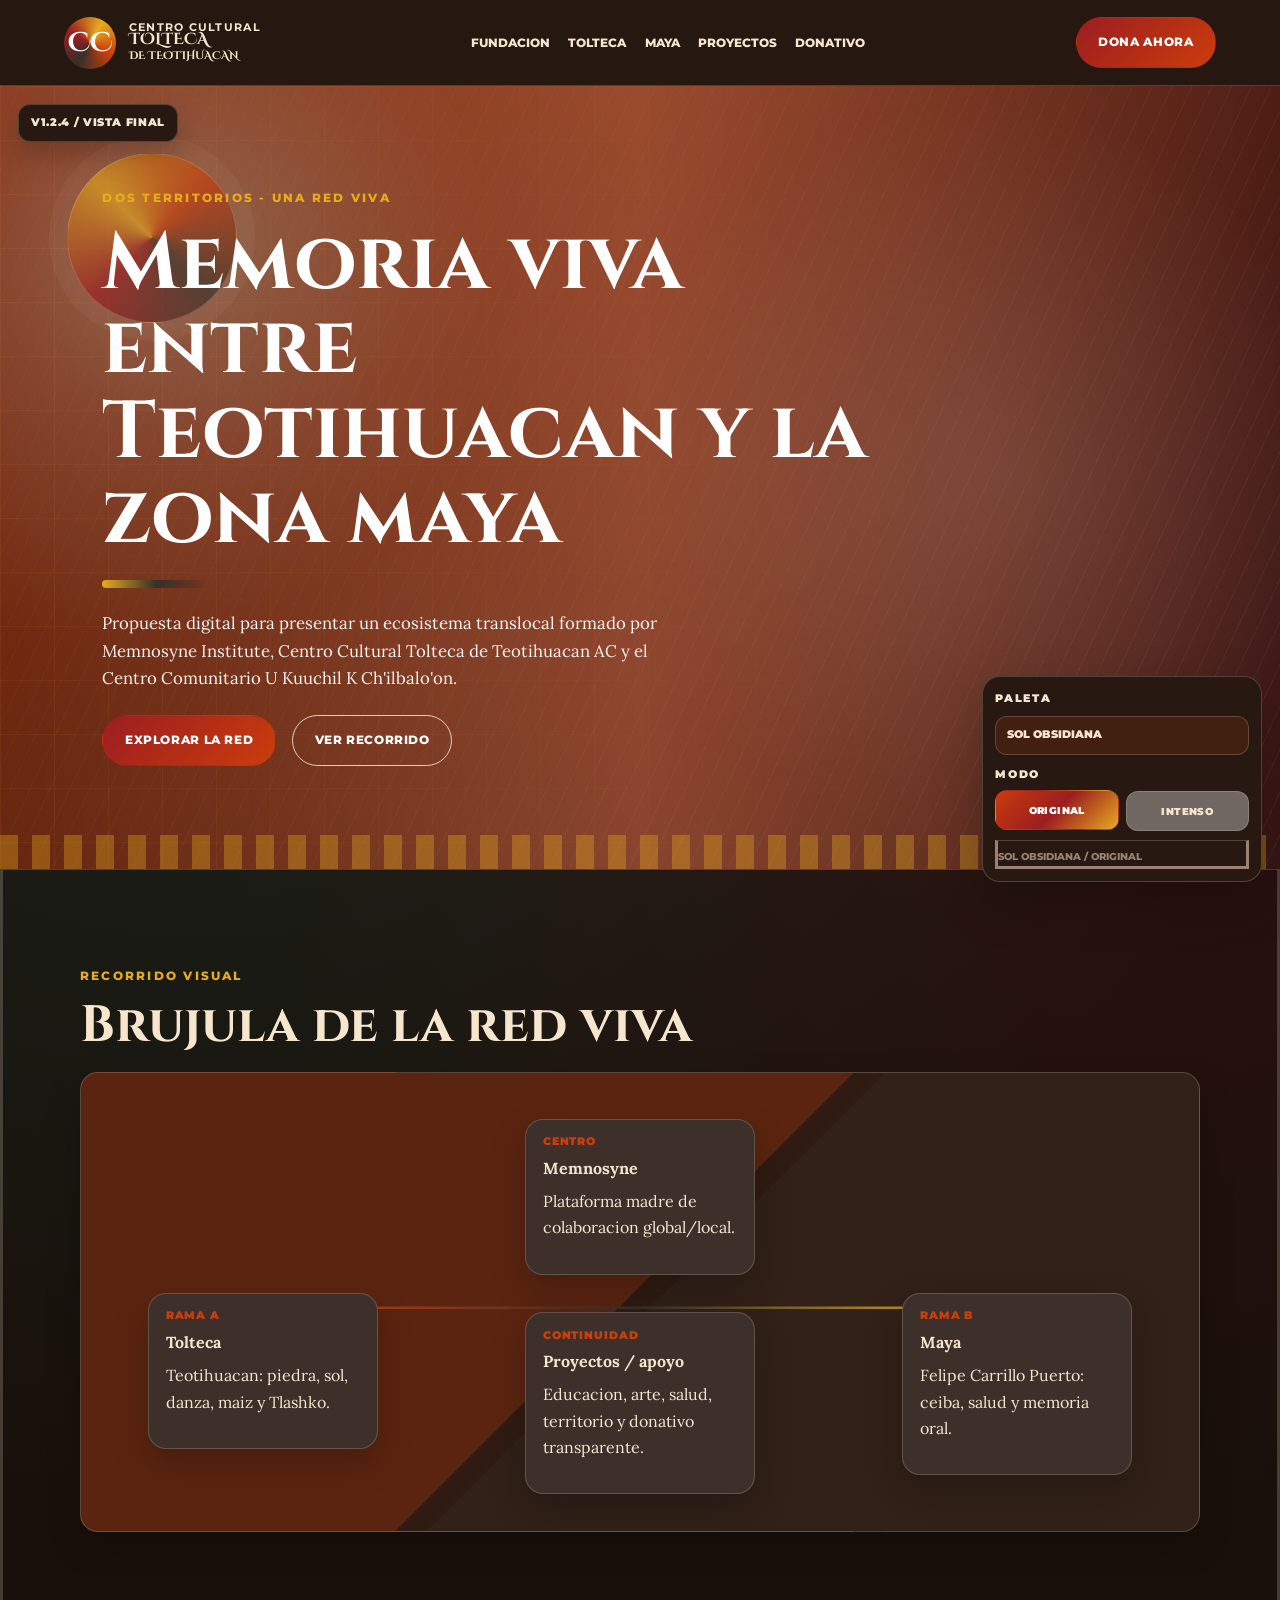
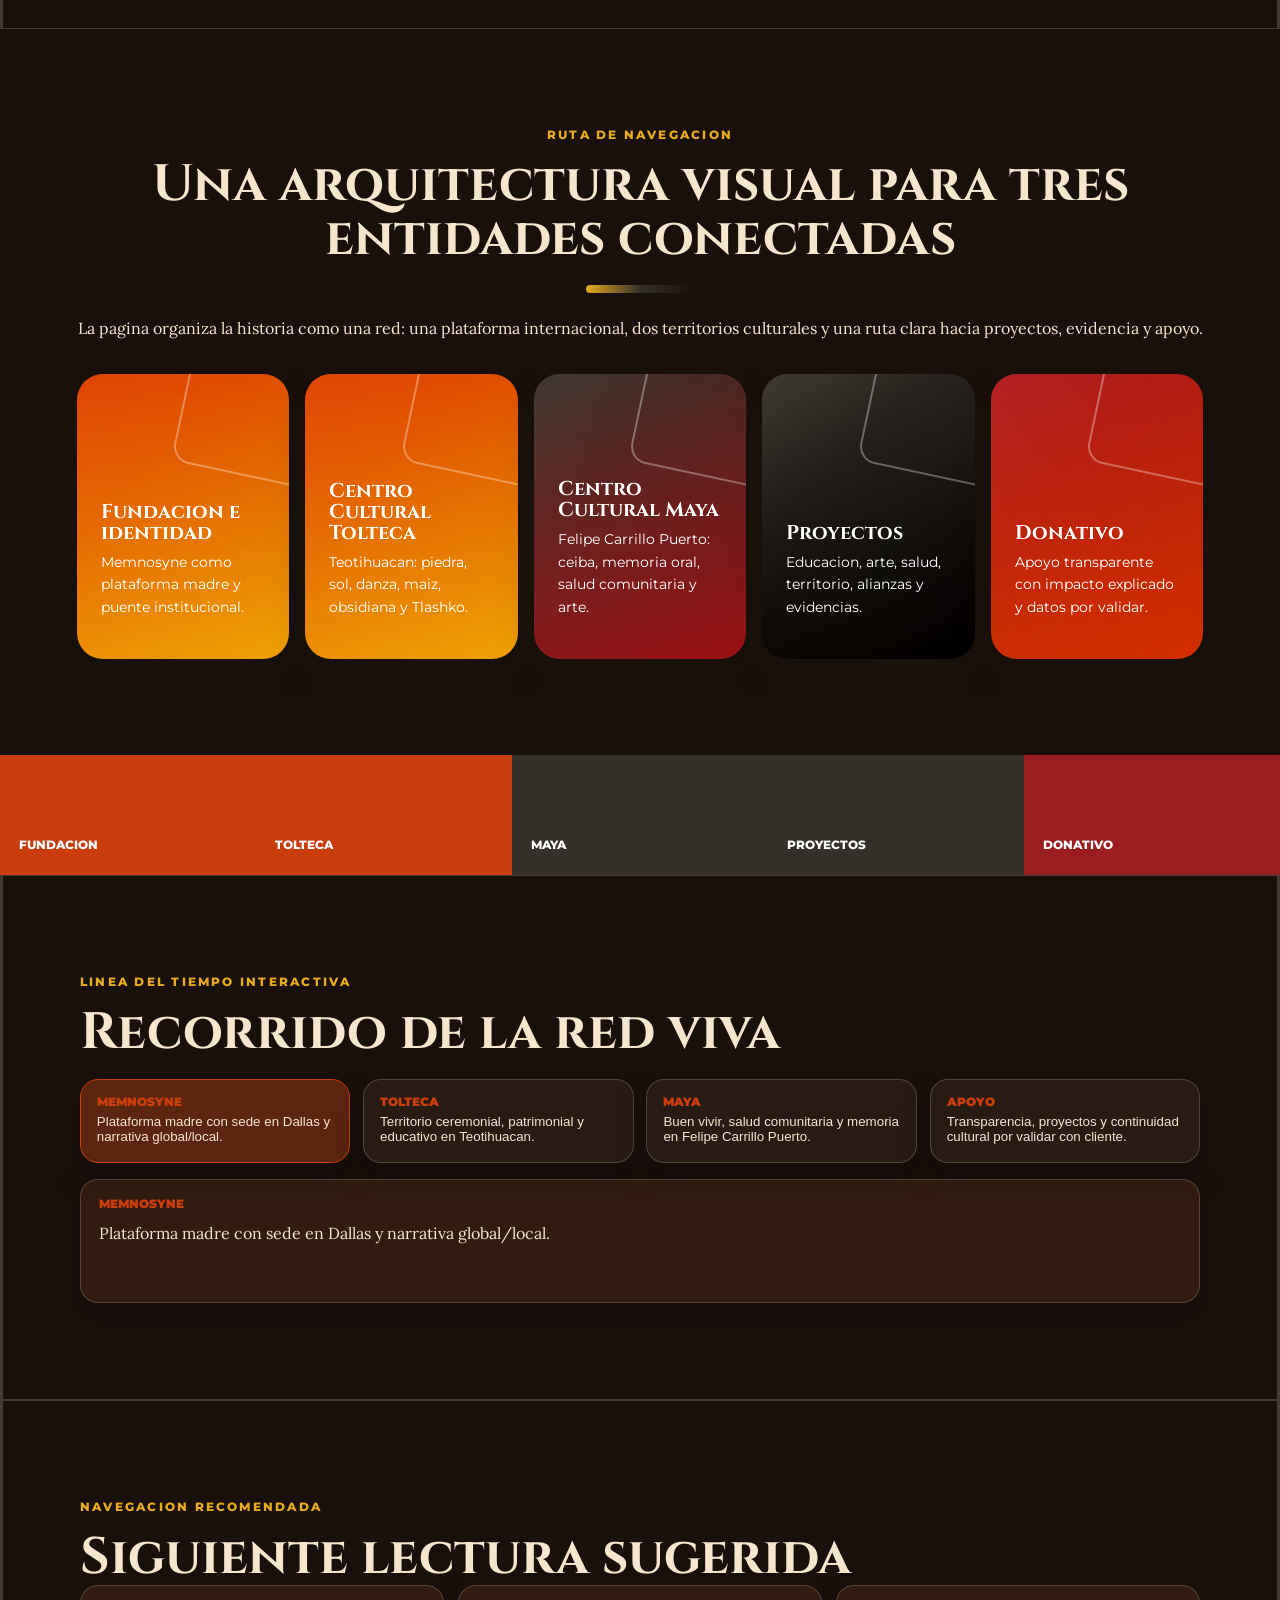
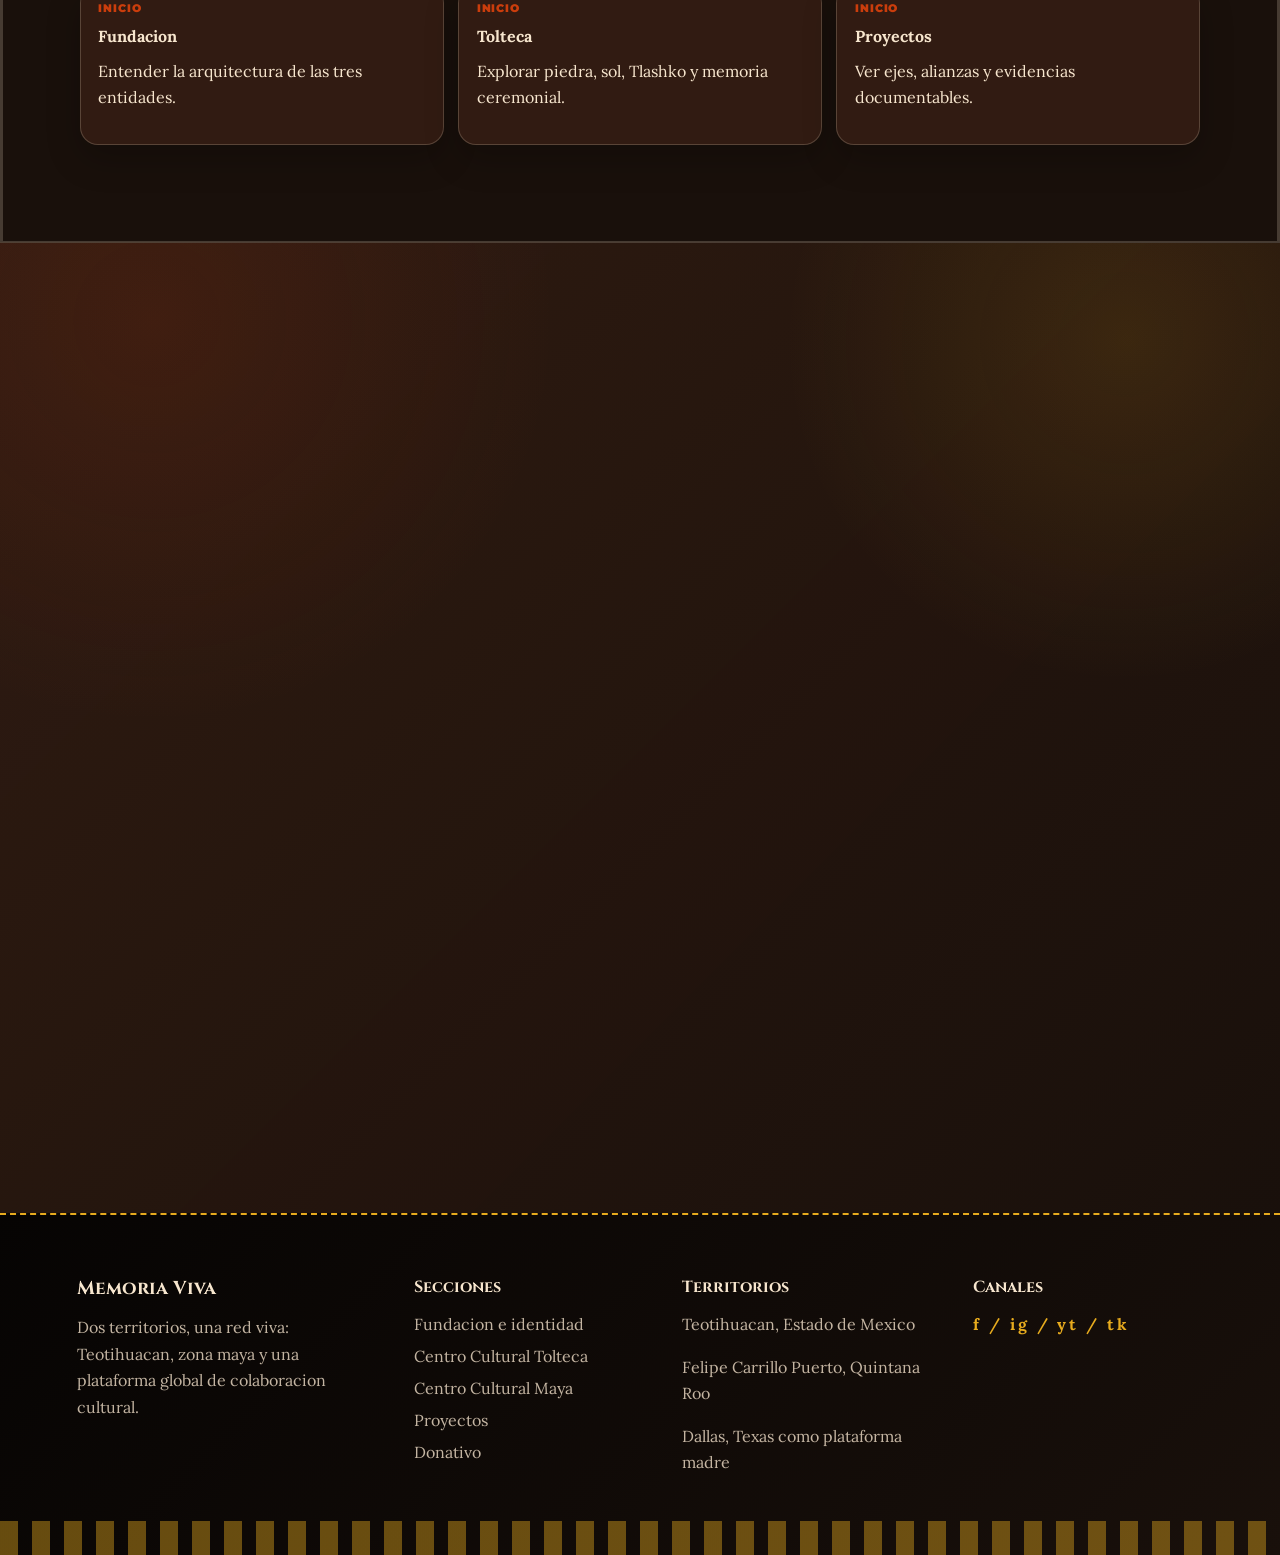
==== index.html @ fee5b06f "Add Memoria Viva static site v1.2.4" ====
﻿<!DOCTYPE html><html lang="es"><head><meta charset="UTF-8"><meta name="viewport" content="width=device-width, initial-scale=1.0"><title>Inicio | Memoria Viva</title><link rel="preconnect" href="https://fonts.googleapis.com">
<link rel="preconnect" href="https://fonts.gstatic.com" crossorigin>
<link href="https://fonts.googleapis.com/css2?family=Cinzel:wght@500;600;700&family=Cinzel+Decorative:wght@700&family=Cormorant+Garamond:wght@500;600;700&family=EB+Garamond:wght@500;600;700&family=Lora:wght@400;500;600;700&family=Montserrat:wght@300;500;600;700;800&family=Poppins:wght@400;500;600;700;800&display=swap" rel="stylesheet"><link rel="stylesheet" href="styles.css"><link rel="stylesheet" href="section-creativity.css"><link rel="stylesheet" href="wireframe.css"><link rel="stylesheet" href="content-lab.css"><link rel="stylesheet" href="animations.css"></head><body class=""><header class="navbar">
<a class="brand" href="index.html"><span class="brand-symbol">CC</span><span><small>Centro Cultural</small>Tolteca<br><em>de Teotihuacan</em></span></a>
<nav>
<a href="fundacion-identidad.html">Fundacion</a>
<a href="centro-tolteca.html">Tolteca</a>
<a href="centro-maya.html">Maya</a>
<a href="proyectos.html">Proyectos</a>
<a href="donativo.html">Donativo</a>
</nav>
<a class="btn btn-primary" href="donativo.html">Dona ahora</a>
</header><main><section class="hero" style='--img:url("https://images.unsplash.com/photo-1585466390900-0b3e52d82329?auto=format&fit=crop&w=1900&q=80")'><div class="hero-content"><p class="eyebrow">Dos territorios - una red viva</p><h1>Memoria viva en Teotihuacan y la zona maya</h1><div class="divider"></div><p>Landing inicial para presentar el ecosistema formado por Memnosyne Institute, el Centro Cultural Tolteca de Teotihuacan AC y el Centro Comunitario U Kuuchil K Ch'ilbalo'on.</p><div class="hero-actions"><a class="btn btn-primary" href="fundacion-identidad.html">Explorar secciones -></a><a class="btn btn-outline" href="#distribucion">Ver distribucion</a></div></div></section><section id="distribucion" class="section-pad"><div class="center"><p class="eyebrow">Distribucion recomendada</p><h2>5 secciones con colores mas vivos</h2><div class="divider"></div><p>La pagina se organiza en cinco subpaginas para que cada tema tenga su propia narrativa visual, color dominante y contenido resumido.</p></div><div class="route-grid"><a class="route-card" href="fundacion-identidad.html" style="--c1:#C85A1E;--c2:#1FBE9E"><div><h3>Fundacion e identidad</h3><p>Narrativa general, Memnosyne y sistema visual.</p></div></a><a class="route-card" href="centro-tolteca.html" style="--c1:#CA3D0C;--c2:#7A3428"><div><h3>Centro Cultural Tolteca</h3><p>Teotihuacan, ceremonia, Tlashko y patrimonio.</p></div></a><a class="route-card" href="centro-maya.html" style="--c1:#1FBE9E;--c2:#AE0253"><div><h3>Centro Cultural Maya</h3><p>Buen vivir, lengua, salud y memoria comunitaria.</p></div></a><a class="route-card" href="proyectos.html" style="--c1:#68712C;--c2:#243F60"><div><h3>Proyectos</h3><p>Educacion, arte, salud, ambiente y alianzas.</p></div></a><a class="route-card" href="donativo.html" style="--c1:#F01136;--c2:#F09D29"><div><h3>Donativo</h3><p>Apoyo, transparencia y llamados a la accion.</p></div></a></div></section><section class="color-strip"><div style="background:#C85A1E">Fundacion <code>#C85A1E</code></div><div style="background:#CA3D0C">Tolteca <code>#CA3D0C</code></div><div style="background:#1FBE9E">Maya <code>#1FBE9E</code></div><div style="background:#68712C">Proyectos <code>#68712C</code></div><div style="background:#F01136">Donativo <code>#F01136</code></div></section><section class="wireframe-lab section-pad"><div class="wf-layout-showcase"><article class="wf-feature"><div class="wf-copy"><span>Contexto</span><b>Resumen + apoyo visual</b><p>Contenido basado en el informe analitico.</p></div><div class="wf-image-slot">Imagen documental</div></article><article class="wf-facts"><div><b>Dato</b><span>Dato del informe</span></div><div><b>Dato</b><span>Dato del informe</span></div><div><b>Dato</b><span>Dato del informe</span></div><div><b>Dato</b><span>Dato del informe</span></div></article><article class="wf-quote"><span>Cita / frase guia</span><p>Texto de apoyo para revisar jerarquia, ritmo y lectura.</p></article><article class="wf-steps"><div><span>01</span><b>Bloque secuencial</b><p>Dato contextual extraido del informe.</p></div><div><span>02</span><b>Bloque secuencial</b><p>Dato contextual del informe.</p></div><div><span>03</span><b>Bloque secuencial</b><p>Evidencia documental por integrar.</p></div></article><article class="wf-media-grid"><div>Foto</div><div>Archivo</div><div>Testimonio</div><div>Territorio</div></article><article class="wf-sidebar-layout"><aside>Recorrido</aside><div><b>Contenido extendido</b><p>Desarrollo ampliado para explicar contexto, territorio, programa, publico beneficiado y evidencia visual sugerida.</p><p>Este bloque sirve para probar una version final con lectura continua, imagenes documentales y jerarquia editorial.</p></div></article></div></section></main><footer class="footer">
<div><h3>Centro Cultural Tolteca</h3><p>Identidad visual modular: dos territorios, una red viva y una mision comunitaria.</p></div>
<div><h4>Secciones</h4><a href="fundacion-identidad.html">Fundacion e identidad</a><a href="centro-tolteca.html">Centro Cultural Tolteca</a><a href="centro-maya.html">Centro Cultural Maya</a><a href="proyectos.html">Proyectos</a><a href="donativo.html">Donativo</a></div>
<div><h4>Territorios</h4><p>Teotihuacan, Estado de Mexico</p><p>Felipe Carrillo Puerto, Quintana Roo</p><p>Dallas, Texas como plataforma madre</p></div>
<div><h4>Siguenos</h4><p class="socials">f / ig / yt / tk</p></div>
</footer><script src="palette.js" defer></script><script src="wireframe.js" defer></script><script src="version.js" defer></script><script src="interactions.js" defer></script></body></html>
---- styles.css ----
:root{--crema:#F6EBD7;--hueso:#FFF8EA;--negro:#1F1B18;--cafe:#4A3427;--fundacion:#C85A1E;--fundacion2:#F1B42A;--tolteca:#CA3D0C;--tolteca2:#E7AB1E;--maya:#1FBE9E;--maya2:#AE0253;--proyectos:#68712C;--proyectos2:#243F60;--donativo:#F01136;--donativo2:#F09D29;--dorado:#D6A646;--blanco:#fff;--piedra:#77716A;--nav-bg:rgba(255,248,234,.95);--line:rgba(74,52,39,.15);--shadow:rgba(31,27,24,.12);--hero-dark:rgba(31,27,24,.92);--hero-mid:rgba(74,52,39,.50);--hero-soft:rgba(31,27,24,.16)}*{box-sizing:border-box}html{scroll-behavior:smooth}body{margin:0;background:radial-gradient(circle at 16% 8%,rgba(31,190,158,.12),transparent 25%),radial-gradient(circle at 88% 12%,rgba(240,17,54,.10),transparent 22%),var(--crema);color:var(--cafe);font-family:"Lora","Libre Baskerville",Georgia,serif;line-height:1.65}a{text-decoration:none;color:inherit}h1,h2,h3,h4{margin:0;font-family:"Cinzel","Cormorant Garamond","EB Garamond",serif;line-height:1.05}h1{font-size:clamp(2.7rem,6.3vw,6.5rem);color:var(--blanco)}h2{font-size:clamp(2rem,4vw,4.4rem)}p{margin:0 0 1rem}.section-pad{padding:6rem 6vw}.center{text-align:center}.navbar{min-height:86px;position:sticky;top:0;z-index:99;display:flex;align-items:center;justify-content:space-between;gap:2rem;padding:1rem 5vw;background:var(--nav-bg);border-bottom:1px solid var(--line);backdrop-filter:blur(14px)}.brand{display:flex;align-items:center;gap:.8rem;min-width:max-content;font-family:"Cinzel Decorative","Cinzel",serif;text-transform:uppercase;color:var(--cafe);font-weight:700;line-height:.94}.brand-symbol{width:52px;height:52px;display:grid;place-items:center;border-radius:50%;background:conic-gradient(from 120deg,var(--fundacion),var(--maya),var(--donativo),var(--fundacion2),var(--fundacion));color:var(--blanco);font-size:1.7rem}.brand small{display:block;font-family:"Montserrat","Poppins",sans-serif;font-size:.66rem;letter-spacing:.12em}.brand em{font-size:.68rem;font-style:normal}.navbar nav{display:flex;gap:1.15rem;align-items:center;font-family:"Montserrat","Poppins",sans-serif;font-size:.75rem;text-transform:uppercase;font-weight:800}.navbar nav a{position:relative}.navbar nav a:after{content:"";position:absolute;left:0;bottom:-10px;width:0;height:2px;background:var(--fundacion);transition:.22s}.navbar nav a:hover:after{width:100%}.btn{display:inline-flex;align-items:center;justify-content:center;gap:.5rem;min-height:46px;padding:.9rem 1.35rem;border-radius:999px;border:1px solid transparent;font-family:"Montserrat","Poppins",sans-serif;font-size:.78rem;font-weight:800;text-transform:uppercase;letter-spacing:.05em;transition:.22s}.btn:hover{transform:translateY(-2px)}.btn-primary{background:linear-gradient(135deg,var(--donativo),var(--tolteca));color:var(--blanco)}.btn-secondary{background:linear-gradient(135deg,var(--maya),var(--proyectos));color:var(--blanco)}.btn-outline{border-color:rgba(255,255,255,.75);color:var(--blanco)}.btn-outline:hover{background:rgba(255,255,255,.14)}.eyebrow{color:var(--dorado);font-family:"Montserrat","Poppins",sans-serif;font-size:.78rem;font-weight:800;letter-spacing:.18em;text-transform:uppercase;margin-bottom:.8rem}.divider{width:108px;height:8px;margin:1.2rem 0 1.4rem;border-radius:40px;background:linear-gradient(90deg,var(--fundacion2),var(--maya),transparent)}.center .divider{margin-left:auto;margin-right:auto}.hero,.section-hero{min-height:680px;position:relative;display:flex;align-items:center;padding:8vw;overflow:hidden;background:linear-gradient(90deg,var(--hero-dark),var(--hero-mid),var(--hero-soft)),var(--img) center/cover}.section-hero{min-height:530px;background:linear-gradient(90deg,var(--hero-overlay,var(--overlay)),rgba(31,27,24,.38)),var(--img) center/cover}.hero:before,.section-hero:before{content:"";position:absolute;inset:0;background:radial-gradient(circle at 17% 18%,rgba(31,190,158,.28),transparent 18%),radial-gradient(circle at 84% 25%,rgba(241,180,42,.24),transparent 20%),radial-gradient(circle at 55% 82%,rgba(240,17,54,.20),transparent 18%),linear-gradient(rgba(214,166,70,.12) 1px,transparent 1px),linear-gradient(90deg,rgba(214,166,70,.12) 1px,transparent 1px);background-size:100% 100%,100% 100%,100% 100%,54px 54px,54px 54px;mask-image:linear-gradient(90deg,#000,transparent 76%)}.hero:after,.section-hero:after,.footer:before{content:"";position:absolute;left:0;right:0;bottom:0;height:34px;background:repeating-linear-gradient(90deg,var(--dorado) 0 18px,transparent 18px 32px);opacity:.35}.hero-content{position:relative;z-index:2;max-width:790px}.hero-content p:not(.eyebrow){max-width:600px;color:rgba(255,255,255,.94);font-size:1.05rem}.hero-actions{display:flex;gap:1rem;flex-wrap:wrap;margin-top:1.35rem}.grid-2{display:grid;grid-template-columns:1fr 1fr;gap:4.5rem;align-items:center}.cards-grid{display:grid;grid-template-columns:repeat(3,1fr);gap:1.2rem}.card{background:var(--hueso);border:1px solid var(--line);border-radius:20px;padding:1.6rem;min-height:230px;box-shadow:0 16px 36px var(--shadow)}.card strong{font-family:"Montserrat","Poppins",sans-serif;text-transform:uppercase;color:var(--accent);font-size:.78rem;letter-spacing:.08em}.card .icon{width:56px;height:56px;border-radius:18px;display:grid;place-items:center;color:var(--blanco);background:linear-gradient(135deg,var(--accent),var(--accent2));font-size:1.4rem;margin-bottom:1rem}.visual{min-height:430px;border-radius:26px;position:relative;overflow:hidden;background:var(--vimg) center/cover;box-shadow:0 28px 70px rgba(31,27,24,.18)}.visual:after{content:"";position:absolute;inset:0;background:linear-gradient(0deg,rgba(31,27,24,.55),transparent 55%)}.visual span{position:absolute;z-index:2;left:1.4rem;bottom:1.4rem;background:rgba(255,248,234,.92);color:var(--cafe);border-radius:999px;padding:.7rem 1rem;font-family:"Montserrat","Poppins",sans-serif;font-size:.78rem;text-transform:uppercase;font-weight:800}.route-grid{display:grid;grid-template-columns:repeat(5,1fr);gap:1rem;margin-top:2rem}.route-card{min-height:285px;border-radius:26px;overflow:hidden;color:var(--blanco);display:flex;align-items:end;padding:1.5rem;position:relative;background:linear-gradient(160deg,var(--c1),var(--c2));box-shadow:0 18px 42px rgba(31,27,24,.14)}.route-card:before{content:"";position:absolute;right:-50px;top:-50px;width:150px;height:150px;border-radius:50%;border:2px solid rgba(255,255,255,.25)}.route-card>div{position:relative;z-index:2}.route-card h3{font-size:1.25rem;margin-bottom:.5rem}.route-card p{font-family:"Montserrat","Poppins",sans-serif;font-size:.86rem}.color-strip{display:grid;grid-template-columns:repeat(5,1fr);min-height:120px}.color-strip div{padding:1.2rem;color:white;display:flex;flex-direction:column;justify-content:end;font-family:"Montserrat","Poppins",sans-serif;font-weight:800;text-transform:uppercase;font-size:.76rem}.color-strip code{display:block;color:rgba(255,255,255,.86);font-weight:600;text-transform:none}.timeline{display:flex;gap:1rem;overflow:auto;padding:1rem 0}.time-item{min-width:190px;background:var(--hueso);padding:1.2rem;border-radius:18px;border-top:5px solid var(--accent);box-shadow:0 12px 28px var(--shadow)}.time-item strong{display:block;font-family:"Cinzel",serif;color:var(--accent);font-size:1.25rem}.time-item span{font-family:"Montserrat","Poppins",sans-serif;font-size:.86rem}.palette-grid{display:grid;grid-template-columns:repeat(5,1fr);gap:1rem;margin-top:2rem}.swatch{background:var(--blanco);border-radius:18px;overflow:hidden;border:1px solid var(--line)}.swatch .color{height:90px}.swatch div:last-child{padding:1rem}.swatch strong{display:block;font-family:"Montserrat","Poppins",sans-serif}.swatch code{color:var(--piedra);font-family:"Montserrat","Poppins",sans-serif;font-size:.84rem}.type-grid{display:grid;grid-template-columns:1fr 1fr 1fr;gap:1.2rem;margin-top:2rem}.type-card{background:var(--hueso);border:1px solid var(--line);border-radius:20px;padding:1.5rem}.type-title{font-family:"Cinzel","Cormorant Garamond",serif;font-size:1.8rem}.type-sub{font-family:"Montserrat","Poppins",sans-serif;font-weight:800;font-size:1.2rem}.type-body{font-family:"Lora","Libre Baskerville",serif;font-weight:600}.footer{position:relative;display:grid;grid-template-columns:1.3fr 1fr 1.1fr 1fr;gap:2.4rem;padding:4rem 6vw;background:var(--negro);color:rgba(255,255,255,.75)}.footer h3,.footer h4{color:var(--blanco);margin-bottom:1rem}.footer a{display:block;margin:.35rem 0;color:rgba(255,255,255,.75)}.socials{color:var(--dorado);letter-spacing:.18em;font-weight:800}.fundacion-theme{--accent:var(--fundacion);--accent2:var(--fundacion2)}.tolteca-theme{--accent:var(--tolteca);--accent2:var(--tolteca2)}.maya-theme{--accent:var(--maya);--accent2:var(--maya2)}.proyectos-theme{--accent:var(--proyectos);--accent2:var(--proyectos2)}.donativo-theme{--accent:var(--donativo);--accent2:var(--donativo2)}body[data-palette="terra"]{--crema:#BBB62F;--hueso:#F8EEC4;--negro:#050503;--cafe:#241D09;--fundacion:#AE0253;--fundacion2:#BBB62F;--tolteca:#CA3D0C;--tolteca2:#E7AB1E;--maya:#6B8C2A;--maya2:#AE0253;--proyectos:#4E5B1B;--proyectos2:#0D160B;--donativo:#AE0253;--donativo2:#E7AB1E;--dorado:#F3CE54;--piedra:#5B4B24;--nav-bg:rgba(248,238,196,.94);--line:rgba(36,29,9,.22);--shadow:rgba(5,5,3,.18);--hero-dark:rgba(12,16,2,.94);--hero-mid:rgba(187,182,47,.50);--hero-soft:rgba(174,2,83,.18);--hero-overlay:rgba(26,32,4,.86)}body[data-palette="selva"]{--crema:#D9F2C5;--hueso:#F5FFE9;--negro:#113127;--cafe:#17382F;--fundacion:#F77F00;--fundacion2:#FFD166;--tolteca:#E85D04;--tolteca2:#FDC500;--maya:#00A878;--maya2:#C1126B;--proyectos:#2D6A4F;--proyectos2:#1D3557;--donativo:#EF476F;--donativo2:#F77F00;--dorado:#F6BD60;--piedra:#52796F;--nav-bg:rgba(245,255,233,.94);--line:rgba(23,56,47,.18);--shadow:rgba(17,49,39,.14);--hero-dark:rgba(8,42,31,.92);--hero-mid:rgba(0,168,120,.45);--hero-soft:rgba(247,127,0,.18);--hero-overlay:rgba(0,96,74,.82)}body[data-palette="obsidiana"]{--crema:#10100D;--hueso:#1D1D18;--negro:#050505;--cafe:#F4E9D8;--fundacion:#E76F51;--fundacion2:#E9C46A;--tolteca:#F4A261;--tolteca2:#FFD166;--maya:#2A9D8F;--maya2:#F72585;--proyectos:#264653;--proyectos2:#2A9D8F;--donativo:#F72585;--donativo2:#E76F51;--dorado:#E9C46A;--blanco:#FFF8EA;--piedra:#B9B09F;--nav-bg:rgba(16,16,13,.92);--line:rgba(255,248,234,.18);--shadow:rgba(0,0,0,.34);--hero-dark:rgba(5,5,5,.96);--hero-mid:rgba(38,70,83,.58);--hero-soft:rgba(247,37,133,.16);--hero-overlay:rgba(5,5,5,.88)}body[data-palette="fiesta"]{--crema:#FFE8D1;--hueso:#FFF9EC;--negro:#1D1028;--cafe:#34113F;--fundacion:#FF0054;--fundacion2:#FEE440;--tolteca:#FB5607;--tolteca2:#FFBE0B;--maya:#00BBF9;--maya2:#9B5DE5;--proyectos:#00A896;--proyectos2:#023047;--donativo:#FF006E;--donativo2:#FB5607;--dorado:#FFBE0B;--piedra:#6D597A;--nav-bg:rgba(255,249,236,.94);--line:rgba(52,17,63,.18);--shadow:rgba(52,17,63,.14);--hero-dark:rgba(29,16,40,.92);--hero-mid:rgba(255,0,84,.40);--hero-soft:rgba(0,187,249,.18);--hero-overlay:rgba(100,20,92,.82)}body[data-palette] .route-card{filter:saturate(1.12) contrast(1.04)}body[data-palette] .swatch{box-shadow:0 18px 38px var(--shadow)}.palette-switcher{position:fixed;right:18px;bottom:18px;z-index:120;width:min(260px,calc(100vw - 28px));padding:12px;border:1px solid var(--line);border-radius:18px;background:var(--hueso);background:color-mix(in srgb,var(--hueso) 88%,transparent);box-shadow:0 20px 50px var(--shadow);backdrop-filter:blur(18px)}.palette-switcher p{margin:0 0 8px;font-family:"Montserrat","Poppins",sans-serif;font-size:.72rem;font-weight:800;letter-spacing:.18em;text-transform:uppercase;color:var(--cafe)}.palette-switcher>div{display:grid;gap:7px}.palette-option{width:100%;display:flex;align-items:center;justify-content:space-between;gap:10px;padding:8px 10px;border:1px solid transparent;border-radius:12px;background:rgba(255,255,255,.34);color:var(--cafe);font-family:"Montserrat","Poppins",sans-serif;cursor:pointer;transition:.2s}.palette-option:hover,.palette-option.is-active{border-color:var(--dorado);background:rgba(255,255,255,.64);transform:translateY(-1px)}.palette-option strong{font-size:.72rem;text-transform:uppercase;letter-spacing:.06em}.palette-dots{display:flex;align-items:center;gap:4px}.palette-dots span{width:14px;height:14px;border-radius:50%;border:1px solid rgba(31,27,24,.18)}@media(max-width:1040px){.navbar{align-items:flex-start;flex-wrap:wrap}.navbar nav{width:100%;overflow:auto;padding-bottom:.4rem}.grid-2,.cards-grid,.route-grid,.type-grid,.footer{grid-template-columns:1fr}.palette-grid{grid-template-columns:repeat(2,1fr)}.color-strip{grid-template-columns:1fr}}@media(max-width:560px){.section-pad{padding:4rem 5vw}.hero,.section-hero{padding:5rem 5vw}h1{font-size:2.55rem}.palette-grid{grid-template-columns:1fr}.palette-switcher{left:10px;right:10px;bottom:10px;width:auto}.palette-switcher>div{grid-template-columns:1fr 1fr}.palette-option{padding:7px}.palette-option strong{font-size:.64rem}.palette-dots span{width:11px;height:11px}}

body[data-palette] .route-card:nth-child(1){--c1:var(--fundacion)!important;--c2:var(--fundacion2)!important}body[data-palette] .route-card:nth-child(2){--c1:var(--tolteca)!important;--c2:var(--tolteca2)!important}body[data-palette] .route-card:nth-child(3){--c1:var(--maya)!important;--c2:var(--maya2)!important}body[data-palette] .route-card:nth-child(4){--c1:var(--proyectos)!important;--c2:var(--proyectos2)!important}body[data-palette] .route-card:nth-child(5){--c1:var(--donativo)!important;--c2:var(--donativo2)!important}body[data-palette] .color-strip div:nth-child(1){background:var(--fundacion)!important}body[data-palette] .color-strip div:nth-child(2){background:var(--tolteca)!important}body[data-palette] .color-strip div:nth-child(3){background:var(--maya)!important}body[data-palette] .color-strip div:nth-child(4){background:var(--proyectos)!important}body[data-palette] .color-strip div:nth-child(5){background:var(--donativo)!important}
---- section-creativity.css ----
.hero,.section-hero,.card,.route-card{isolation:isolate}.hero .hero-content:before,.section-hero .hero-content:before{content:"";position:absolute;z-index:-1;left:-2.2rem;top:-2.2rem;width:168px;height:168px;border:1px solid rgba(255,255,255,.28);border-radius:50%;opacity:.62;pointer-events:none}.card{position:relative;overflow:hidden}.card>*{position:relative;z-index:1}.card:after{content:"";position:absolute;inset:auto -36px -48px auto;width:140px;height:140px;border-radius:50%;background:radial-gradient(circle,var(--accent2),transparent 66%);opacity:.16;pointer-events:none}.card:hover .icon{transform:rotate(-4deg) scale(1.04)}.card .icon{transition:.22s}.route-card:after{content:"";position:absolute;inset:0;background:linear-gradient(135deg,rgba(255,255,255,.20),transparent 34%,rgba(0,0,0,.18));mix-blend-mode:soft-light;pointer-events:none}.palette-switcher{max-height:calc(100vh - 36px);overflow:auto}.palette-option.is-active{box-shadow:inset 0 0 0 1px var(--dorado),0 8px 18px var(--shadow)}body:not(.fundacion-theme):not(.tolteca-theme):not(.maya-theme):not(.proyectos-theme):not(.donativo-theme) .hero .hero-content:before{background:conic-gradient(from 45deg,var(--fundacion),var(--maya),var(--donativo),var(--fundacion2),var(--fundacion));box-shadow:0 0 0 18px rgba(255,255,255,.06)}body:not(.fundacion-theme):not(.tolteca-theme):not(.maya-theme):not(.proyectos-theme):not(.donativo-theme) .route-card:before{border-radius:18px;transform:rotate(12deg);border-color:rgba(255,255,255,.32)}body.fundacion-theme .section-hero:before{background:radial-gradient(circle at 15% 26%,rgba(255,255,255,.22) 0 3px,transparent 4px),radial-gradient(circle at 25% 40%,rgba(255,255,255,.20) 0 3px,transparent 4px),radial-gradient(circle at 41% 31%,rgba(255,255,255,.18) 0 3px,transparent 4px),linear-gradient(120deg,rgba(255,255,255,.12),transparent 44%),linear-gradient(rgba(214,166,70,.12) 1px,transparent 1px),linear-gradient(90deg,rgba(214,166,70,.12) 1px,transparent 1px);background-size:100% 100%,100% 100%,100% 100%,100% 100%,54px 54px,54px 54px;mask-image:linear-gradient(90deg,#000,transparent 80%)}body.fundacion-theme .section-hero .hero-content:before{border-radius:24px;background:linear-gradient(135deg,var(--fundacion),var(--maya));transform:rotate(12deg)}body.tolteca-theme .section-hero:before{background:repeating-conic-gradient(from 45deg at 18% 38%,rgba(255,255,255,.18) 0 8deg,transparent 8deg 18deg),radial-gradient(circle at 80% 22%,rgba(231,171,30,.25),transparent 19%),linear-gradient(rgba(214,166,70,.12) 1px,transparent 1px),linear-gradient(90deg,rgba(214,166,70,.12) 1px,transparent 1px);background-size:100% 100%,100% 100%,48px 48px,48px 48px;mask-image:linear-gradient(90deg,#000,transparent 78%)}body.tolteca-theme .section-hero .hero-content:before{border-radius:0;background:repeating-linear-gradient(45deg,var(--tolteca) 0 14px,transparent 14px 25px),repeating-linear-gradient(-45deg,var(--tolteca2) 0 7px,transparent 7px 22px);transform:rotate(45deg)}body.maya-theme .section-hero:before{background:radial-gradient(ellipse at 18% 32%,rgba(255,255,255,.22),transparent 20%),radial-gradient(ellipse at 31% 48%,rgba(255,255,255,.15),transparent 16%),repeating-linear-gradient(45deg,rgba(255,255,255,.10) 0 2px,transparent 2px 18px),linear-gradient(rgba(214,166,70,.10) 1px,transparent 1px),linear-gradient(90deg,rgba(214,166,70,.10) 1px,transparent 1px);background-size:100% 100%,100% 100%,100% 100%,54px 54px,54px 54px;mask-image:linear-gradient(90deg,#000,transparent 82%)}body.maya-theme .section-hero .hero-content:before{border-radius:70% 30% 70% 30%;background:linear-gradient(135deg,var(--maya),var(--maya2));transform:rotate(-10deg)}body.proyectos-theme .section-hero:before{background:linear-gradient(30deg,rgba(255,255,255,.14) 12%,transparent 12% 88%,rgba(255,255,255,.12) 88%),radial-gradient(circle at 24% 35%,rgba(255,255,255,.18),transparent 16%),linear-gradient(rgba(214,166,70,.12) 1px,transparent 1px),linear-gradient(90deg,rgba(214,166,70,.12) 1px,transparent 1px);background-size:90px 90px,100% 100%,54px 54px,54px 54px;mask-image:linear-gradient(90deg,#000,transparent 78%)}body.proyectos-theme .section-hero .hero-content:before{border-radius:18px;background:linear-gradient(135deg,var(--proyectos),var(--proyectos2));clip-path:polygon(50% 0,100% 38%,82% 100%,18% 100%,0 38%)}body.donativo-theme .section-hero:before{background:radial-gradient(circle at 18% 28%,rgba(255,255,255,.24),transparent 14%),radial-gradient(circle at 31% 44%,rgba(255,255,255,.16),transparent 12%),repeating-radial-gradient(circle at 22% 36%,transparent 0 22px,rgba(255,255,255,.10) 22px 24px),linear-gradient(rgba(214,166,70,.12) 1px,transparent 1px),linear-gradient(90deg,rgba(214,166,70,.12) 1px,transparent 1px);background-size:100% 100%,100% 100%,100% 100%,54px 54px,54px 54px;mask-image:linear-gradient(90deg,#000,transparent 80%)}body.donativo-theme .section-hero .hero-content:before{border-radius:50% 50% 16px 16px;background:linear-gradient(135deg,var(--donativo),var(--donativo2));transform:rotate(-14deg)}
---- wireframe.css ----
body.wireframe-mode{background:linear-gradient(90deg,rgba(255,255,255,.16) 1px,transparent 1px),linear-gradient(rgba(255,255,255,.16) 1px,transparent 1px),radial-gradient(circle at 18% 12%,color-mix(in srgb,var(--maya) 18%,transparent),transparent 24%),var(--crema);background-size:32px 32px,32px 32px,100% 100%,100% 100%}body.wireframe-mode .navbar{border-bottom:2px dashed var(--line);box-shadow:none}body.wireframe-mode .brand-symbol{border-radius:12px;background:linear-gradient(135deg,var(--fundacion),var(--maya));font-size:0}body.wireframe-mode .brand-symbol:before{content:"LOGO";font-family:"Montserrat","Poppins",sans-serif;font-size:.58rem;font-weight:800;letter-spacing:.08em}body.wireframe-mode .hero,body.wireframe-mode .section-hero{background:linear-gradient(120deg,var(--hero-dark),var(--hero-mid),var(--hero-soft));border-bottom:2px dashed rgba(255,255,255,.45)}body.wireframe-mode .hero:before,body.wireframe-mode .section-hero:before{background:repeating-linear-gradient(45deg,rgba(255,255,255,.10) 0 2px,transparent 2px 18px),linear-gradient(rgba(255,255,255,.10) 1px,transparent 1px),linear-gradient(90deg,rgba(255,255,255,.10) 1px,transparent 1px);background-size:100% 100%,44px 44px,44px 44px;mask-image:none}body.wireframe-mode .hero:after,body.wireframe-mode .section-hero:after{height:2px;background:repeating-linear-gradient(90deg,rgba(255,255,255,.78) 0 18px,transparent 18px 30px);opacity:1}body.wireframe-mode .hero-content{padding:1.4rem;border:2px dashed rgba(255,255,255,.62);border-radius:18px;background:rgba(0,0,0,.16);backdrop-filter:blur(2px)}body.wireframe-mode .hero-content:before{display:none}body.wireframe-mode .wireframe-media-label{position:absolute;right:6vw;top:50%;z-index:1;width:min(430px,34vw);height:clamp(220px,28vw,360px);transform:translateY(-50%);display:grid;place-items:center;text-align:center;border:2px dashed rgba(255,255,255,.72);border-radius:20px;background:linear-gradient(135deg,color-mix(in srgb,var(--accent,var(--fundacion)) 38%,transparent),rgba(255,255,255,.08));color:rgba(255,255,255,.9);font-family:"Montserrat","Poppins",sans-serif;text-transform:uppercase;letter-spacing:.08em;pointer-events:none}body.wireframe-mode .wireframe-media-label span{display:block;font-size:.88rem;font-weight:900}body.wireframe-mode .wireframe-media-label small{display:block;margin-top:.45rem;font-size:.66rem;font-weight:700;color:rgba(255,255,255,.72)}body.wireframe-mode .hero-content h1{max-width:10ch}body.wireframe-mode h1,body.wireframe-mode h2,body.wireframe-mode h3{letter-spacing:0}body.wireframe-mode .eyebrow{color:var(--dorado)}body.wireframe-mode .section-pad{position:relative;border-top:1px dashed var(--line)}body.wireframe-mode .section-pad:before{content:"SECCION DE CONTENIDO";position:absolute;top:.9rem;left:6vw;font-family:"Montserrat","Poppins",sans-serif;font-size:.62rem;font-weight:900;letter-spacing:.16em;color:var(--piedra);text-transform:uppercase}body.wireframe-mode .grid-2{align-items:stretch}body.wireframe-mode .visual{display:grid;place-items:center;min-height:360px;background:linear-gradient(135deg,color-mix(in srgb,var(--accent,var(--maya)) 24%,var(--hueso)),var(--hueso));border:2px dashed var(--accent,var(--fundacion));box-shadow:none}body.wireframe-mode .visual:before{content:"";position:absolute;inset:18px;border:1px dashed color-mix(in srgb,var(--accent,var(--fundacion)) 58%,transparent);border-radius:18px;background:repeating-linear-gradient(45deg,transparent 0 16px,color-mix(in srgb,var(--accent,var(--fundacion)) 16%,transparent) 16px 18px)}body.wireframe-mode .visual:after{display:none}body.wireframe-mode .visual span{position:relative;left:auto;bottom:auto;z-index:2;border:1px solid var(--line);border-radius:10px;background:var(--hueso);color:var(--cafe)}body.wireframe-mode .card,body.wireframe-mode .type-card,body.wireframe-mode .time-item,body.wireframe-mode .swatch{border:2px dashed var(--line);box-shadow:none;background:color-mix(in srgb,var(--hueso) 88%,var(--accent,var(--fundacion)) 12%)}body.wireframe-mode .card:before{content:"BLOQUE / TARJETA";position:absolute;right:1rem;top:1rem;font-family:"Montserrat","Poppins",sans-serif;font-size:.58rem;font-weight:900;color:var(--piedra);letter-spacing:.12em}body.wireframe-mode .card:after{border-radius:12px;background:repeating-linear-gradient(90deg,color-mix(in srgb,var(--accent2,var(--dorado)) 26%,transparent) 0 12px,transparent 12px 20px);opacity:.35}body.wireframe-mode .card .icon{border-radius:10px;border:2px dashed rgba(255,255,255,.55);font-size:0}body.wireframe-mode .card .icon:before{content:"ICON";font-family:"Montserrat","Poppins",sans-serif;font-size:.62rem;font-weight:900}body.wireframe-mode .route-card{border:2px dashed rgba(255,255,255,.68);box-shadow:none}body.wireframe-mode .route-card:after{background:repeating-linear-gradient(45deg,rgba(255,255,255,.14) 0 2px,transparent 2px 14px);mix-blend-mode:normal}body.wireframe-mode .btn{border:2px dashed currentColor;border-radius:12px;box-shadow:none}body.wireframe-mode .divider{height:6px;border:1px dashed var(--line);background:linear-gradient(90deg,var(--accent,var(--fundacion)),var(--accent2,var(--dorado)))}body.wireframe-mode .footer{border-top:2px dashed var(--dorado);background:linear-gradient(135deg,var(--negro),color-mix(in srgb,var(--negro) 78%,var(--accent,var(--fundacion))))}body.wireframe-mode .footer>div{border:1px dashed rgba(255,255,255,.22);border-radius:14px;padding:1rem}body.wireframe-mode .palette-switcher{border:2px dashed var(--dorado)}body.wireframe-mode .wireframe-note{position:fixed;left:18px;bottom:18px;z-index:121;max-width:300px;padding:.85rem 1rem;border:1px dashed var(--line);border-radius:14px;background:var(--hueso);box-shadow:0 16px 36px var(--shadow);font-family:"Montserrat","Poppins",sans-serif;font-size:.72rem;font-weight:800;text-transform:uppercase;letter-spacing:.06em;color:var(--cafe)}@media(max-width:1040px){body.wireframe-mode .wireframe-media-label{right:5vw;width:32vw;height:240px}}@media(max-width:760px){body.wireframe-mode .wireframe-media-label{position:relative;right:auto;top:auto;transform:none;width:100%;height:190px;margin-bottom:1.25rem;order:-1}body.wireframe-mode .hero,body.wireframe-mode .section-hero{display:flex;flex-direction:column;align-items:stretch;justify-content:center}body.wireframe-mode .wireframe-note{position:static;margin:1rem 10px 6.8rem;max-width:none}body.wireframe-mode .palette-switcher{bottom:10px}}

.footer{background:linear-gradient(135deg,#060403,#19100B)!important;color:rgba(247,230,206,.78)!important;border-top:2px dashed #E7AB1E}.footer h3,.footer h4{color:#F7E6CE!important}.footer a,.footer p{color:rgba(247,230,206,.78)!important}.footer .socials{color:#E7AB1E!important}.footer:before{background:repeating-linear-gradient(90deg,#E7AB1E 0 18px,transparent 18px 32px)!important;opacity:.42!important}
---- content-lab.css ----
body.wireframe-mode .wireframe-lab {
  background:
    radial-gradient(circle at 12% 8%, color-mix(in srgb, var(--accent) 14%, transparent), transparent 28%),
    radial-gradient(circle at 88% 10%, color-mix(in srgb, var(--donativo) 12%, transparent), transparent 24%),
    linear-gradient(135deg, color-mix(in srgb, var(--hueso) 82%, var(--accent) 8%), var(--crema));
  border-top: 2px dashed var(--line);
}

.wf-lab-header,
.wf-layout-showcase {
  width: min(1180px, 100%);
  margin-inline: auto;
}

.wf-lab-header {
  display: block;
  margin-bottom: 1.4rem;
  padding-bottom: 1rem;
  border-bottom: 2px dashed var(--line);
}

.wf-lab-header span,
.wf-idea > span,
.wf-territory-map span,
.wf-ecosystem span,
.wf-oral-strip span {
  font-family: "Montserrat", "Poppins", sans-serif;
  font-size: .68rem;
  font-weight: 900;
  letter-spacing: .16em;
  text-transform: uppercase;
  color: var(--accent);
}

.wf-lab-header b {
  display: block;
  max-width: 780px;
  margin-top: .45rem;
  font-family: "Cinzel", "Cormorant Garamond", serif;
  font-size: clamp(1.8rem, 3.8vw, 4rem);
  line-height: 1.02;
  color: var(--cafe);
}

.wf-layout-showcase,
.wf-idea-set {
  display: grid;
  gap: 1rem;
}

.wf-idea-set {
  grid-template-columns: 1fr 1fr;
  align-items: start;
}

.wf-idea {
  position: relative;
  overflow: hidden;
  min-height: 260px;
  padding: 1.15rem;
  border: 2px dashed color-mix(in srgb, var(--line) 72%, var(--donativo));
  border-radius: 18px;
  background:
    linear-gradient(135deg, color-mix(in srgb, var(--hueso) 90%, var(--accent) 10%), color-mix(in srgb, var(--hueso) 90%, var(--donativo) 10%));
  box-shadow: 0 14px 34px var(--shadow);
}

.wf-idea-wide {
  grid-column: 1 / -1;
}

.wf-idea > b {
  display: block;
  margin: .35rem 0 1rem;
  font-family: "Cinzel", "Cormorant Garamond", serif;
  font-size: clamp(1.25rem, 2.2vw, 2.35rem);
  line-height: 1.08;
  color: var(--cafe);
}

.wf-idea p {
  margin: .5rem 0 0;
}

.wf-territory-map,
.wf-ecosystem,
.wf-document-row,
.wf-process-lane,
.wf-weave-grid,
.wf-impact-steps,
.wf-transparency,
.wf-route-board,
.wf-principles,
.wf-object-grid,
.wf-palapa-layout,
.wf-proof-board,
.wf-axis-matrix,
.wf-partner-strip {
  display: grid;
  gap: .75rem;
}

.wf-territory-map {
  grid-template-columns: 1fr 1.1fr 1fr;
}

.wf-territory-map > div,
.wf-route-board article,
.wf-document-row article,
.wf-process-lane article,
.wf-weave-grid article,
.wf-impact-steps article,
.wf-transparency > div,
.wf-oral-strip,
.wf-ecosystem > div,
.wf-band-stack div,
.wf-principles div,
.wf-object-grid div,
.wf-palapa-layout div,
.wf-proof-board div,
.wf-axis-matrix b,
.wf-axis-matrix span,
.wf-axis-matrix article,
.wf-partner-strip span,
.wf-donation-cta div {
  min-height: 112px;
  padding: 1rem;
  border: 1px dashed var(--line);
  border-radius: 14px;
  background: color-mix(in srgb, var(--hueso) 90%, var(--accent) 10%);
}

.wf-territory-map > div {
  min-height: 220px;
  display: flex;
  flex-direction: column;
  justify-content: end;
  text-align: center;
}

.wf-territory-map > div:nth-child(2) {
  justify-content: center;
  border-radius: 50%;
  background: radial-gradient(circle, color-mix(in srgb, var(--dorado) 34%, var(--hueso)), var(--hueso));
}

.wf-route-board {
  grid-template-columns: repeat(5, 1fr);
}

.wf-route-board article,
.wf-partner-strip span {
  min-height: 128px;
}

.wf-band-stack {
  display: grid;
  gap: .75rem;
}

.wf-band-stack div:nth-child(2),
.wf-ceremony-ring div:nth-child(5),
.wf-donation-cta button,
.wf-transparency aside {
  background: linear-gradient(135deg, var(--accent), var(--donativo), var(--dorado));
  color: var(--blanco);
}

.wf-ecosystem {
  grid-template-columns: repeat(3, 1fr);
}

.wf-ecosystem .wf-node-main {
  grid-column: 1 / -1;
  min-height: 150px;
  border-radius: 999px;
  display: grid;
  place-content: center;
  text-align: center;
}

.wf-document-row,
.wf-object-grid,
.wf-proof-board {
  grid-template-columns: repeat(3, 1fr);
}

.wf-principles,
.wf-palapa-layout {
  grid-template-columns: 1fr 1fr;
}

.wf-ceremony-ring {
  min-height: 360px;
  display: grid;
  grid-template-columns: repeat(3, 1fr);
  place-items: center;
  padding: 1.5rem;
  border: 2px dashed var(--line);
  border-radius: 22px;
  background:
    repeating-conic-gradient(from 20deg, color-mix(in srgb, var(--accent) 18%, transparent) 0 16deg, transparent 16deg 32deg),
    var(--hueso);
}

.wf-ceremony-ring div {
  width: 116px;
  height: 116px;
  display: grid;
  place-items: center;
  border: 1px dashed var(--line);
  border-radius: 50%;
  background: var(--hueso);
  font-family: "Montserrat", "Poppins", sans-serif;
  font-size: .68rem;
  font-weight: 900;
  text-transform: uppercase;
}

.wf-process-lane,
.wf-impact-steps {
  grid-template-columns: repeat(4, 1fr);
}

.wf-process-lane span,
.wf-impact-steps span {
  display: inline-grid;
  place-items: center;
  width: 40px;
  height: 40px;
  margin-bottom: .75rem;
  border-radius: 50%;
  background: linear-gradient(135deg, var(--accent), var(--dorado));
  color: var(--blanco);
  font-family: "Montserrat", "Poppins", sans-serif;
  font-size: .72rem;
  font-weight: 900;
}

.wf-weave-grid {
  grid-template-columns: repeat(6, 1fr);
}

.wf-weave-grid article:nth-child(1),
.wf-weave-grid article:nth-child(6) {
  grid-column: span 2;
}

.wf-weave-grid article:nth-child(3) {
  grid-column: span 2;
  grid-row: span 2;
  background:
    repeating-linear-gradient(45deg, color-mix(in srgb, var(--maya) 22%, transparent) 0 12px, transparent 12px 24px),
    var(--hueso);
}

.wf-oral-strip {
  display: grid;
  grid-template-columns: 210px 1fr;
  align-items: center;
}

.wf-oral-strip p {
  font-family: "Cormorant Garamond", "EB Garamond", serif;
  font-size: clamp(1.3rem, 2vw, 2.2rem);
  line-height: 1.08;
}

.wf-palapa-layout div {
  min-height: 130px;
  border-radius: 50% 50% 14px 14px;
}

.wf-axis-matrix {
  grid-template-columns: 140px repeat(4, 1fr);
  padding: .75rem;
  border: 2px dashed var(--line);
  border-radius: 18px;
  background: color-mix(in srgb, var(--hueso) 84%, var(--accent) 16%);
}

.wf-axis-matrix b,
.wf-axis-matrix span,
.wf-partner-strip span,
.wf-proof-board div,
.wf-object-grid div,
.wf-palapa-layout div,
.wf-band-stack div,
.wf-principles div,
.wf-donation-cta div {
  display: grid;
  place-items: center;
  font-family: "Montserrat", "Poppins", sans-serif;
  font-size: .68rem;
  font-weight: 900;
  text-transform: uppercase;
  color: var(--cafe);
}

.wf-partner-strip {
  grid-template-columns: repeat(4, 1fr);
}

.wf-proof-board {
  grid-template-columns: 1.2fr .8fr .8fr;
}

.wf-proof-board div:nth-child(1),
.wf-object-grid div:nth-child(1) {
  grid-column: span 2;
  min-height: 150px;
}

.wf-proof-board div:nth-child(5) {
  grid-column: 1 / -1;
}

.wf-transparency {
  grid-template-columns: 200px 1fr 1fr;
}

.wf-transparency aside {
  min-height: 190px;
  display: grid;
  place-items: center;
  border-radius: 14px;
  font-family: "Montserrat", "Poppins", sans-serif;
  font-size: .72rem;
  font-weight: 900;
  letter-spacing: .12em;
  text-transform: uppercase;
}

.wf-donation-cta {
  display: grid;
  gap: .85rem;
}

.wf-donation-cta button {
  min-height: 54px;
  border: 0;
  border-radius: 999px;
  font-family: "Montserrat", "Poppins", sans-serif;
  font-weight: 900;
  text-transform: uppercase;
}

.wf-donation-cta small {
  font-family: "Montserrat", "Poppins", sans-serif;
  font-weight: 800;
  text-transform: uppercase;
  color: var(--piedra);
}

.palette-control {
  position: fixed;
  right: 18px;
  bottom: 18px;
  z-index: 132;
  width: min(280px, calc(100vw - 28px));
  padding: 12px;
  border: 2px dashed var(--dorado);
  border-radius: 18px;
  background: var(--hueso);
  box-shadow: 0 20px 50px var(--shadow);
  backdrop-filter: blur(18px);
  font-family: "Montserrat", "Poppins", sans-serif;
}

.version-badge {
  position: fixed;
  left: 18px;
  top: 104px;
  z-index: 131;
  padding: .55rem .75rem;
  border: 1px dashed var(--line);
  border-radius: 12px;
  background: var(--hueso);
  box-shadow: 0 12px 28px var(--shadow);
  font-family: "Montserrat", "Poppins", sans-serif;
  font-size: .68rem;
  font-weight: 900;
  letter-spacing: .06em;
  text-transform: uppercase;
  color: var(--cafe);
}

.palette-control p {
  margin: 0 0 8px;
  font-size: .7rem;
  font-weight: 900;
  letter-spacing: .16em;
  text-transform: uppercase;
  color: var(--cafe);
}

.color-mode-grid {
  display: grid;
  gap: 7px;
  margin-bottom: 9px;
}

.color-mode-grid {
  grid-template-columns: 1fr 1fr;
}

.color-mode-option {
  min-height: 40px;
  border: 1px solid var(--line);
  border-radius: 12px;
  background: rgba(255, 255, 255, .34);
  color: var(--cafe);
  font-family: inherit;
  font-size: .62rem;
  font-weight: 900;
  letter-spacing: .04em;
  text-transform: uppercase;
  cursor: pointer;
  transition: .2s;
}

.color-mode-option:hover,
.color-mode-option.is-active {
  background: linear-gradient(135deg, var(--accent), var(--donativo), var(--dorado));
  color: var(--blanco);
  border-color: transparent;
  transform: translateY(-1px);
}

.palette-control-label {
  display: block;
  padding-top: 8px;
  border-top: 1px dashed var(--line);
  font-size: .64rem;
  font-weight: 800;
  text-transform: uppercase;
  color: var(--piedra);
}

.palette-name {
  display: block;
  margin-bottom: 10px;
  padding: .6rem .7rem;
  border: 1px dashed var(--line);
  border-radius: 12px;
  background: color-mix(in srgb, var(--hueso) 84%, var(--accent) 16%);
  font-family: "Montserrat", "Poppins", sans-serif;
  font-size: .68rem;
  font-weight: 900;
  text-transform: uppercase;
  color: var(--cafe);
}

.footer {
  background: linear-gradient(135deg, var(--footer-ink), var(--footer-bg)) !important;
  color: color-mix(in srgb, var(--footer-text) 82%, transparent) !important;
  border-top-color: var(--footer-gold) !important;
}

.footer h3,
.footer h4 {
  color: var(--footer-text) !important;
}

.footer a,
.footer p {
  color: color-mix(in srgb, var(--footer-text) 78%, transparent) !important;
}

.footer .socials {
  color: var(--footer-gold) !important;
}

.footer:before {
  background: repeating-linear-gradient(90deg, var(--footer-gold) 0 18px, transparent 18px 32px) !important;
}

body[data-color-mode="intense"] .footer:before {
  opacity: .65 !important;
}

@media (max-width: 1040px) {
  .wf-idea-set,
  .wf-territory-map,
  .wf-ecosystem,
  .wf-document-row,
  .wf-process-lane,
  .wf-weave-grid,
  .wf-impact-steps,
  .wf-transparency,
  .wf-route-board,
  .wf-axis-matrix,
  .wf-partner-strip,
  .wf-object-grid,
  .wf-proof-board {
    grid-template-columns: 1fr 1fr;
  }

  .wf-idea-wide,
  .wf-ecosystem .wf-node-main,
  .wf-weave-grid article,
  .wf-weave-grid article:nth-child(1),
  .wf-weave-grid article:nth-child(3),
  .wf-weave-grid article:nth-child(6),
  .wf-proof-board div:nth-child(1),
  .wf-proof-board div:nth-child(5),
  .wf-object-grid div:nth-child(1) {
    grid-column: auto;
    grid-row: auto;
  }

  .wf-ceremony-ring {
    grid-template-columns: 1fr 1fr;
  }
}

@media (max-width: 620px) {
  .wf-idea-set,
  .wf-territory-map,
  .wf-route-board,
  .wf-ecosystem,
  .wf-document-row,
  .wf-process-lane,
  .wf-weave-grid,
  .wf-oral-strip,
  .wf-axis-matrix,
  .wf-partner-strip,
  .wf-impact-steps,
  .wf-transparency,
  .wf-principles,
  .wf-palapa-layout,
  .wf-object-grid,
  .wf-proof-board {
    grid-template-columns: 1fr;
  }

  .wf-territory-map > div:nth-child(2),
  .wf-ceremony-ring div,
  .wf-ceremony-ring div:nth-child(5) {
    width: 100%;
    height: auto;
    min-height: 98px;
    border-radius: 14px;
  }

  .palette-control {
    left: 10px;
    right: 10px;
    bottom: 10px;
    width: auto;
  }

  .version-badge {
    top: auto;
    bottom: 108px;
    left: 10px;
  }

  .wireframe-note {
    display: none;
  }
}

body.final-page-mode .wireframe-lab {
  background:
    radial-gradient(circle at 12% 8%, color-mix(in srgb, var(--accent) 12%, transparent), transparent 28%),
    radial-gradient(circle at 88% 10%, color-mix(in srgb, var(--dorado) 12%, transparent), transparent 24%),
    linear-gradient(135deg, color-mix(in srgb, var(--hueso) 88%, var(--accent) 6%), var(--crema));
  border-top: 1px solid var(--line);
}

body.final-page-mode .wf-lab-header,
body.final-page-mode .wireframe-note {
  display: none;
}

body.final-page-mode .wf-idea {
  border: 1px solid color-mix(in srgb, var(--line) 78%, var(--accent));
  border-radius: 22px;
  background:
    linear-gradient(135deg, color-mix(in srgb, var(--hueso) 94%, var(--accent) 6%), color-mix(in srgb, var(--hueso) 92%, var(--dorado) 8%));
  box-shadow: 0 18px 44px var(--shadow);
}

body.final-page-mode .wf-idea > span {
  display: none;
}

body.final-page-mode .wf-territory-map > div,
body.final-page-mode .wf-route-board article,
body.final-page-mode .wf-document-row article,
body.final-page-mode .wf-process-lane article,
body.final-page-mode .wf-weave-grid article,
body.final-page-mode .wf-impact-steps article,
body.final-page-mode .wf-transparency > div,
body.final-page-mode .wf-oral-strip,
body.final-page-mode .wf-ecosystem > div,
body.final-page-mode .wf-band-stack div,
body.final-page-mode .wf-principles div,
body.final-page-mode .wf-object-grid div,
body.final-page-mode .wf-palapa-layout div,
body.final-page-mode .wf-proof-board div,
body.final-page-mode .wf-axis-matrix b,
body.final-page-mode .wf-axis-matrix span,
body.final-page-mode .wf-axis-matrix article,
body.final-page-mode .wf-partner-strip span,
body.final-page-mode .wf-donation-cta div {
  border: 1px solid color-mix(in srgb, var(--line) 82%, var(--accent));
  background: color-mix(in srgb, var(--hueso) 92%, var(--accent) 8%);
  box-shadow: 0 10px 26px color-mix(in srgb, var(--shadow) 72%, transparent);
}

body.final-page-mode .wf-ceremony-ring,
body.final-page-mode .wf-axis-matrix {
  border: 1px solid color-mix(in srgb, var(--line) 82%, var(--accent));
}

body.final-page-mode .wf-ceremony-ring div {
  border: 1px solid color-mix(in srgb, var(--line) 82%, var(--accent));
  box-shadow: 0 10px 24px var(--shadow);
}

body.final-page-mode .palette-control {
  border: 1px solid var(--line);
}

body.final-page-mode .palette-name,
body.final-page-mode .palette-control-label,
body.final-page-mode .version-badge {
  border-style: solid;
}
---- animations.css ----
body.motion-ready {
  scroll-behavior: smooth;
}

.hero,
.section-hero {
  position: relative;
  overflow: hidden;
  isolation: isolate;
}

.hero > *,
.section-hero > * {
  position: relative;
  z-index: 2;
}

.wireframe-video-layer {
  position: absolute;
  inset: 0;
  z-index: 0;
  pointer-events: none;
  background:
    linear-gradient(120deg, var(--hero-overlay), rgba(0, 0, 0, 0.34)),
    repeating-linear-gradient(
      115deg,
      rgba(255, 255, 255, 0.1) 0 1px,
      transparent 1px 18px
    );
  opacity: 0.76;
}

.wireframe-video-layer::before {
  content: "";
  position: absolute;
  inset: -18%;
  background:
    radial-gradient(circle at 20% 30%, rgba(255, 255, 255, 0.24), transparent 24%),
    radial-gradient(circle at 70% 50%, rgba(255, 255, 255, 0.14), transparent 28%),
    linear-gradient(90deg, transparent, rgba(255, 255, 255, 0.18), transparent);
  filter: blur(10px);
  animation: wfVideoDrift 16s ease-in-out infinite alternate;
}

.wireframe-video-layer span {
  position: absolute;
  right: clamp(18px, 5vw, 72px);
  bottom: clamp(18px, 5vw, 72px);
  padding: 0.85rem 1rem;
  border: 1px dashed rgba(255, 255, 255, 0.42);
  border-radius: 8px;
  color: rgba(255, 255, 255, 0.82);
  font: 800 0.72rem/1 Montserrat, sans-serif;
  letter-spacing: 0.06em;
  text-transform: uppercase;
}

body.content-preview-mode.wireframe-mode .hero,
body.content-preview-mode.wireframe-mode .section-hero {
  background:
    linear-gradient(105deg, var(--hero-dark), var(--hero-mid), rgba(0, 0, 0, 0.2)),
    var(--img) center/cover;
}

body.content-preview-mode.wireframe-mode .visual {
  background:
    linear-gradient(0deg, rgba(0, 0, 0, 0.36), rgba(0, 0, 0, 0.05)),
    var(--vimg) center/cover;
}

body.content-preview-mode.wireframe-mode .visual::before {
  background:
    repeating-linear-gradient(
      45deg,
      transparent 0 18px,
      color-mix(in srgb, var(--accent), transparent 82%) 18px 20px
    );
  opacity: 0.55;
}

body.content-preview-mode.wireframe-mode .wireframe-media-label {
  background: color-mix(in srgb, var(--hueso), transparent 8%);
  color: var(--cafe);
  border-color: color-mix(in srgb, var(--accent), white 28%);
  width: min(390px, 30vw);
}

body.content-preview-mode.wireframe-mode .wireframe-media-label small {
  color: color-mix(in srgb, var(--cafe), transparent 24%);
}

.hero-content,
.section-hero .hero-content,
.card,
.visual,
.route-card,
.wf-idea,
.wf-feature,
.wf-facts,
.wf-quote,
.wf-steps,
.wf-media-grid,
.wf-sidebar-layout,
.timeline .time-item {
  animation: wfFadeUp 0.75s ease both;
}

.cards-grid > *:nth-child(2),
.route-grid > *:nth-child(2),
.wf-layout-showcase > *:nth-child(2) {
  animation-delay: 0.08s;
}

.cards-grid > *:nth-child(3),
.route-grid > *:nth-child(3),
.wf-layout-showcase > *:nth-child(3) {
  animation-delay: 0.16s;
}

.cards-grid > *:nth-child(4),
.route-grid > *:nth-child(4),
.wf-layout-showcase > *:nth-child(4) {
  animation-delay: 0.24s;
}

.expandable-card {
  cursor: pointer;
  transition:
    transform 0.24s ease,
    box-shadow 0.24s ease,
    border-color 0.24s ease,
    background 0.24s ease;
}

.expandable-card:hover,
.expandable-card:focus-visible {
  transform: translateY(-3px);
  outline: none;
  box-shadow: 0 18px 42px var(--shadow);
  border-color: var(--accent);
}

.expandable-card.is-expanded {
  transform: translateY(-4px);
  border-color: var(--accent);
  background:
    linear-gradient(135deg, rgba(255, 255, 255, 0.08), rgba(255, 255, 255, 0)),
    var(--hueso);
}

.expandable-extra {
  display: grid;
  gap: 0.85rem;
  max-height: 0;
  margin-top: 0;
  overflow: hidden;
  opacity: 0;
  transition:
    max-height 0.34s ease,
    margin-top 0.24s ease,
    opacity 0.24s ease;
}

.is-expanded .expandable-extra {
  max-height: 420px;
  margin-top: 1rem;
  opacity: 1;
}

.expandable-media-slot {
  min-height: 112px;
  display: grid;
  place-items: center;
  border: 1px dashed color-mix(in srgb, var(--accent), transparent 28%);
  border-radius: 8px;
  background:
    repeating-linear-gradient(
      -45deg,
      color-mix(in srgb, var(--accent), transparent 86%) 0 10px,
      transparent 10px 20px
    );
  color: var(--cafe);
  font: 800 0.72rem/1 Montserrat, sans-serif;
  text-transform: uppercase;
}

.axis-filter-panel,
.interactive-timeline,
.section-recommendations,
.payment-recommendation {
  border-top: 1px dashed var(--line);
  border-bottom: 1px dashed var(--line);
}

.axis-filter-inner,
.timeline-inner,
.recommendations-inner,
.payment-inner {
  max-width: 1180px;
  margin: 0 auto;
}

.axis-filter-inner > p,
.timeline-inner > p,
.recommendations-inner > p,
.payment-inner > p {
  margin-bottom: 0.85rem;
}

.axis-filter-grid {
  display: grid;
  grid-template-columns: repeat(4, minmax(0, 1fr));
  gap: 0.8rem;
}

.axis-filter-option {
  min-height: 92px;
  border: 1px dashed var(--line);
  border-radius: 8px;
  padding: 1rem;
  color: var(--cafe);
  background: color-mix(in srgb, var(--hueso), var(--accent) 6%);
  text-align: left;
  cursor: pointer;
  transition:
    transform 0.2s ease,
    background 0.2s ease,
    border-color 0.2s ease;
}

.axis-filter-option strong,
.axis-filter-option span {
  display: block;
}

.axis-filter-option strong {
  margin-bottom: 0.45rem;
  font: 800 0.76rem/1 Montserrat, sans-serif;
  text-transform: uppercase;
}

.axis-filter-option span {
  font-size: 0.9rem;
}

.axis-filter-option.is-active,
.axis-filter-option:hover,
.axis-filter-option:focus-visible {
  transform: translateY(-2px);
  outline: none;
  border-color: var(--accent);
  background: color-mix(in srgb, var(--accent), var(--hueso) 72%);
}

body[data-axis-filter="educacion"] .card:not([data-axis="educacion"]),
body[data-axis-filter="salud"] .card:not([data-axis="salud"]),
body[data-axis-filter="arte"] .card:not([data-axis="arte"]),
body[data-axis-filter="territorio"] .card:not([data-axis="territorio"]) {
  opacity: 0.42;
  filter: grayscale(0.42);
}

.timeline-track {
  display: grid;
  grid-template-columns: repeat(4, minmax(0, 1fr));
  gap: 0.8rem;
  margin-top: 1.2rem;
}

.timeline-node {
  min-height: 84px;
  border: 1px dashed var(--line);
  border-radius: 8px;
  padding: 1rem;
  color: var(--cafe);
  background: color-mix(in srgb, var(--hueso), var(--accent2) 7%);
  text-align: left;
  cursor: pointer;
}

.timeline-node strong,
.timeline-node span {
  display: block;
}

.timeline-node strong {
  margin-bottom: 0.35rem;
  color: var(--accent);
  font: 900 0.72rem/1 Montserrat, sans-serif;
  text-transform: uppercase;
}

.timeline-node.is-active {
  background: color-mix(in srgb, var(--accent), var(--hueso) 68%);
  border-color: var(--accent);
}

.timeline-detail {
  margin-top: 1rem;
  min-height: 124px;
  padding: 1.15rem;
  border: 1px dashed var(--line);
  border-radius: 8px;
  background:
    repeating-linear-gradient(
      45deg,
      color-mix(in srgb, var(--accent), transparent 88%) 0 12px,
      transparent 12px 24px
    ),
    color-mix(in srgb, var(--hueso), white 6%);
}

.timeline-detail b {
  display: block;
  margin-bottom: 0.55rem;
  color: var(--accent);
  font: 900 0.78rem/1 Montserrat, sans-serif;
  text-transform: uppercase;
}

.recommendation-grid,
.payment-grid {
  display: grid;
  grid-template-columns: repeat(3, minmax(0, 1fr));
  gap: 0.9rem;
}

.recommendation-card,
.payment-card {
  min-height: 128px;
  padding: 1.1rem;
  border: 1px dashed var(--line);
  border-radius: 8px;
  color: var(--cafe);
  background: color-mix(in srgb, var(--hueso), var(--accent) 6%);
  text-decoration: none;
  transition:
    transform 0.22s ease,
    border-color 0.22s ease,
    background 0.22s ease;
}

.recommendation-card:hover,
.recommendation-card:focus-visible,
.payment-card:hover,
.payment-card:focus-visible {
  transform: translateY(-3px);
  outline: none;
  border-color: var(--accent);
  background: color-mix(in srgb, var(--accent), var(--hueso) 78%);
}

.recommendation-card span,
.payment-card span {
  display: block;
  margin-bottom: 0.55rem;
  color: var(--accent);
  font: 900 0.7rem/1 Montserrat, sans-serif;
  letter-spacing: 0.08em;
  text-transform: uppercase;
}

.recommendation-card b,
.payment-card b {
  display: block;
  margin-bottom: 0.5rem;
}

.scroll-progress {
  position: fixed;
  top: 0;
  left: 0;
  z-index: 140;
  width: 100%;
  height: 4px;
  transform: scaleX(0);
  transform-origin: left center;
  background: linear-gradient(90deg, var(--accent), var(--accent2), var(--dorado));
}

body.motion-v122 .hero-content,
body.motion-v122 .section-hero .hero-content,
body.motion-v122 .card,
body.motion-v122 .visual,
body.motion-v122 .route-card,
body.motion-v122 .wf-idea,
body.motion-v122 .wf-feature,
body.motion-v122 .wf-facts,
body.motion-v122 .wf-quote,
body.motion-v122 .wf-steps,
body.motion-v122 .wf-media-grid,
body.motion-v122 .wf-sidebar-layout,
body.motion-v122 .timeline .time-item {
  animation: none;
}

.reveal-on-scroll {
  opacity: 0;
  transform: translateY(26px);
  transition:
    opacity 0.72s ease,
    transform 0.72s ease,
    filter 0.72s ease;
  transition-delay: var(--reveal-delay, 0ms);
}

.reveal-on-scroll.is-visible {
  opacity: 1;
  transform: translateY(0);
}

.hero::before,
.section-hero::before {
  transform: translateY(var(--scroll-shift, 0));
  transition: transform 0.12s linear;
}

body:not(.tolteca-theme):not(.maya-theme) .route-card:nth-child(2) {
  transform: translateX(-24px);
}

body:not(.tolteca-theme):not(.maya-theme) .route-card:nth-child(3) {
  transform: translateX(24px);
}

body:not(.tolteca-theme):not(.maya-theme) .route-card.is-visible {
  transform: translateX(0);
}

.motion-module {
  border-top: 1px dashed var(--line);
  border-bottom: 1px dashed var(--line);
}

.motion-module-inner {
  max-width: 1180px;
  margin: 0 auto;
}

.home-compass .compass-map,
.foundation-bridge .bridge-network,
.tolteca-court .court-layout,
.maya-weave .weave-grid,
.projects-matrix .axis-matrix-v2,
.donation-flow .impact-ladder {
  margin-top: 1.2rem;
}

.compass-map {
  position: relative;
  min-height: 460px;
  border: 1px dashed var(--line);
  border-radius: 8px;
  overflow: hidden;
  background:
    linear-gradient(135deg, color-mix(in srgb, var(--tolteca), transparent 72%) 0 49%, transparent 49% 51%, color-mix(in srgb, var(--maya), transparent 74%) 51%),
    color-mix(in srgb, var(--hueso), var(--accent) 5%);
}

.compass-node,
.bridge-node,
.court-layout article,
.weave-grid article,
.alliance-rail article,
.impact-ladder article {
  border: 1px dashed var(--line);
  border-radius: 8px;
  padding: 1.05rem;
  background: color-mix(in srgb, var(--hueso), white 10%);
  box-shadow: 0 14px 32px var(--shadow);
}

.compass-node {
  position: absolute;
  z-index: 2;
  width: min(230px, 42%);
}

.compass-node span,
.bridge-node span,
.court-layout span,
.weave-grid span,
.impact-ladder span {
  display: block;
  margin-bottom: 0.45rem;
  color: var(--accent);
  font: 900 0.68rem/1 Montserrat, sans-serif;
  letter-spacing: 0.08em;
  text-transform: uppercase;
}

.compass-node b,
.bridge-node b,
.court-layout b,
.weave-grid b,
.impact-ladder b {
  display: block;
  margin-bottom: 0.45rem;
}

.compass-main {
  left: 50%;
  top: 10%;
  transform: translateX(-50%);
}

.compass-left {
  left: 6%;
  top: 48%;
}

.compass-right {
  right: 6%;
  top: 48%;
}

.compass-bottom {
  left: 50%;
  bottom: 8%;
  transform: translateX(-50%);
}

.compass-thread,
.bridge-line {
  position: absolute;
  z-index: 1;
  height: 3px;
  transform-origin: left center;
  background: linear-gradient(90deg, var(--tolteca), var(--maya), var(--dorado));
  animation: drawThread 1.25s ease both;
}

.compass-thread {
  left: 17%;
  top: 51%;
  width: 66%;
}

.bridge-network {
  position: relative;
  min-height: 380px;
  border: 1px dashed var(--line);
  border-radius: 8px;
  background: color-mix(in srgb, var(--hueso), var(--accent2) 6%);
}

.bridge-node {
  position: absolute;
  width: min(260px, 38%);
}

.bridge-center {
  left: 50%;
  top: 12%;
  transform: translateX(-50%);
}

.bridge-left {
  left: 8%;
  bottom: 12%;
}

.bridge-right {
  right: 8%;
  bottom: 12%;
}

.bridge-line-left {
  left: 28%;
  top: 52%;
  width: 28%;
  transform: rotate(-28deg);
}

.bridge-line-right {
  left: 51%;
  top: 52%;
  width: 28%;
  transform: rotate(28deg);
  animation-delay: 0.2s;
}

.trust-table {
  display: grid;
  gap: 0.45rem;
  margin-top: 1rem;
}

.trust-table > div {
  display: grid;
  grid-template-columns: 1fr 1fr 1fr 1fr;
  gap: 0.45rem;
}

.trust-table b,
.trust-table span {
  padding: 0.8rem;
  border: 1px dashed var(--line);
  border-radius: 8px;
  background: color-mix(in srgb, var(--hueso), var(--accent) 5%);
}

.tolteca-court .court-layout {
  display: grid;
  grid-template-columns: 1fr 1.35fr 1fr;
  gap: 0.8rem;
  align-items: stretch;
}

.tolteca-court .court-layout article {
  min-height: 190px;
  background:
    linear-gradient(90deg, color-mix(in srgb, var(--accent), transparent 86%) 1px, transparent 1px),
    color-mix(in srgb, var(--hueso), var(--accent) 8%);
  background-size: 18px 18px;
}

.tolteca-court .court-center {
  min-height: 260px;
  display: grid;
  align-content: center;
  border-width: 2px;
}

.tolteca-theme .expandable-card:hover,
.tolteca-court article:hover {
  transform: translate(-3px, -3px);
  box-shadow: 8px 8px 0 color-mix(in srgb, var(--accent), black 18%);
}

.ceremony-ring {
  display: grid;
  grid-template-columns: repeat(4, minmax(0, 1fr));
  gap: 0.8rem;
  margin-top: 1rem;
}

.ceremony-ring button {
  min-height: 88px;
  border: 1px dashed var(--line);
  border-radius: 999px;
  color: var(--cafe);
  background: color-mix(in srgb, var(--hueso), var(--accent) 7%);
  font: 900 0.75rem/1 Montserrat, sans-serif;
  text-transform: uppercase;
}

.maya-weave .weave-grid {
  display: grid;
  grid-template-columns: repeat(4, minmax(0, 1fr));
  gap: 0.8rem;
}

.maya-weave .weave-grid article:nth-child(even) {
  transform: translateY(34px);
}

.maya-theme .expandable-card,
.maya-weave article {
  transition-timing-function: cubic-bezier(0.22, 1, 0.36, 1);
}

.maya-theme .expandable-card:hover,
.maya-weave article:hover {
  transform: translateY(-6px) scale(1.015);
}

.palapa-programs {
  position: relative;
  display: grid;
  place-items: center;
  min-height: 240px;
  margin-top: 2.8rem;
  border: 1px dashed var(--line);
  border-radius: 8px;
  background: radial-gradient(circle, color-mix(in srgb, var(--accent2), transparent 80%), transparent 58%);
}

.palapa-programs span,
.palapa-programs i {
  display: grid;
  place-items: center;
  width: 108px;
  height: 64px;
  border: 1px dashed var(--line);
  border-radius: 999px;
  background: var(--hueso);
  font: 900 0.7rem/1 Montserrat, sans-serif;
  text-transform: uppercase;
  font-style: normal;
}

.palapa-programs i {
  position: absolute;
}

.palapa-programs i:nth-of-type(1) { transform: translate(-190px, -70px); }
.palapa-programs i:nth-of-type(2) { transform: translate(190px, -70px); }
.palapa-programs i:nth-of-type(3) { transform: translate(-170px, 80px); }
.palapa-programs i:nth-of-type(4) { transform: translate(170px, 80px); }

.axis-matrix-v2 {
  display: grid;
  grid-template-columns: 0.9fr repeat(4, 1fr);
  gap: 0.45rem;
}

.axis-matrix-v2 > * {
  min-height: 78px;
  display: grid;
  place-items: center;
  border: 1px dashed var(--line);
  border-radius: 8px;
  background: color-mix(in srgb, var(--hueso), var(--accent) 5%);
  font: 900 0.72rem/1.2 Montserrat, sans-serif;
  text-transform: uppercase;
}

.axis-matrix-v2 i {
  background:
    linear-gradient(90deg, color-mix(in srgb, var(--accent), transparent 82%), transparent),
    repeating-linear-gradient(45deg, transparent 0 10px, color-mix(in srgb, var(--accent), transparent 84%) 10px 18px);
}

.alliance-rail {
  display: flex;
  gap: 0.85rem;
  margin-top: 1rem;
  overflow-x: auto;
  scroll-snap-type: x mandatory;
  padding-bottom: 0.7rem;
}

.alliance-rail article {
  min-width: 220px;
  min-height: 110px;
  display: grid;
  place-items: center;
  scroll-snap-align: start;
  font: 900 0.75rem/1 Montserrat, sans-serif;
  text-transform: uppercase;
}

body[data-axis-filter] .card {
  transition:
    opacity 0.34s ease,
    filter 0.34s ease,
    clip-path 0.34s ease,
    transform 0.34s ease;
}

body[data-axis-filter="educacion"] .card:not([data-axis="educacion"]),
body[data-axis-filter="salud"] .card:not([data-axis="salud"]),
body[data-axis-filter="arte"] .card:not([data-axis="arte"]),
body[data-axis-filter="territorio"] .card:not([data-axis="territorio"]) {
  clip-path: inset(0 0 0 12%);
}

.amount-selector {
  display: grid;
  grid-template-columns: repeat(4, minmax(0, 1fr));
  gap: 0.75rem;
  margin-top: 1.2rem;
}

.amount-selector button {
  min-height: 58px;
  border: 1px dashed var(--line);
  border-radius: 8px;
  color: var(--cafe);
  background: color-mix(in srgb, var(--hueso), var(--accent) 6%);
  font: 900 0.8rem/1 Montserrat, sans-serif;
  cursor: pointer;
}

.amount-selector button.is-active {
  border-color: var(--accent);
  background: color-mix(in srgb, var(--accent), var(--hueso) 70%);
}

.impact-meter {
  height: 16px;
  margin: 1rem 0;
  border: 1px dashed var(--line);
  border-radius: 999px;
  overflow: hidden;
  background: color-mix(in srgb, var(--hueso), white 12%);
}

.impact-meter span {
  display: block;
  width: 0;
  height: 100%;
  border-radius: inherit;
  background: linear-gradient(90deg, var(--accent), var(--accent2));
  transition: width 0.48s ease;
}

.impact-ladder {
  display: grid;
  grid-template-columns: repeat(4, minmax(0, 1fr));
  gap: 0.85rem;
  align-items: end;
}

.impact-ladder article:nth-child(1) { min-height: 130px; }
.impact-ladder article:nth-child(2) { min-height: 165px; }
.impact-ladder article:nth-child(3) { min-height: 200px; }
.impact-ladder article:nth-child(4) { min-height: 235px; }

.donation-final-cta {
  margin-top: 1.2rem;
  animation: ctaPulse 2.8s ease-in-out infinite;
}

.donation-flow small {
  display: block;
  margin-top: 0.8rem;
  color: var(--piedra);
  font: 900 0.66rem/1.4 Montserrat, sans-serif;
  letter-spacing: 0.08em;
  text-transform: uppercase;
}

@keyframes wfFadeUp {
  from {
    opacity: 0;
    transform: translateY(18px);
  }

  to {
    opacity: 1;
    transform: translateY(0);
  }
}

@keyframes wfVideoDrift {
  from {
    transform: translate3d(-2%, -1%, 0) rotate(0deg);
  }

  to {
    transform: translate3d(3%, 2%, 0) rotate(4deg);
  }
}

@keyframes drawThread {
  from {
    clip-path: inset(0 100% 0 0);
  }

  to {
    clip-path: inset(0 0 0 0);
  }
}

@keyframes ctaPulse {
  0%,
  100% {
    box-shadow: 0 0 0 0 color-mix(in srgb, var(--accent), transparent 62%);
  }

  50% {
    box-shadow: 0 0 0 10px transparent;
  }
}

@media (max-width: 820px) {
  .axis-filter-grid,
  .timeline-track,
  .recommendation-grid,
  .payment-grid,
  .tolteca-court .court-layout,
  .maya-weave .weave-grid,
  .axis-matrix-v2,
  .amount-selector,
  .impact-ladder,
  .trust-table > div {
    grid-template-columns: 1fr;
  }

  .wireframe-video-layer span {
    left: 18px;
    right: auto;
  }

  .compass-map,
  .bridge-network {
    min-height: 620px;
  }

  .compass-node,
  .bridge-node {
    left: 1rem !important;
    right: 1rem !important;
    width: auto;
    transform: none;
  }

  .compass-main,
  .bridge-center { top: 1rem; }
  .compass-left,
  .bridge-left { top: 10rem; bottom: auto; }
  .compass-right,
  .bridge-right { top: 19rem; bottom: auto; }
  .compass-bottom { top: 28rem; bottom: auto; }

  .compass-thread,
  .bridge-line {
    display: none;
  }

  .maya-weave .weave-grid article:nth-child(even),
  .palapa-programs i {
    transform: none;
    position: static;
  }

  .palapa-programs {
    gap: 0.7rem;
    min-height: auto;
    padding: 1rem;
  }
}

@media (prefers-reduced-motion: reduce) {
  *,
  *::before,
  *::after {
    animation-duration: 0.01ms !important;
    animation-iteration-count: 1 !important;
    scroll-behavior: auto !important;
    transition-duration: 0.01ms !important;
  }
}

body.final-page-mode .wireframe-video-layer span {
  display: none;
}

body.final-page-mode .expandable-media-slot,
body.final-page-mode .axis-filter-panel,
body.final-page-mode .interactive-timeline,
body.final-page-mode .section-recommendations,
body.final-page-mode .payment-recommendation,
body.final-page-mode .motion-module,
body.final-page-mode .compass-map,
body.final-page-mode .bridge-network,
body.final-page-mode .palapa-programs,
body.final-page-mode .axis-filter-option,
body.final-page-mode .timeline-node,
body.final-page-mode .timeline-detail,
body.final-page-mode .recommendation-card,
body.final-page-mode .payment-card,
body.final-page-mode .compass-node,
body.final-page-mode .bridge-node,
body.final-page-mode .court-layout article,
body.final-page-mode .weave-grid article,
body.final-page-mode .alliance-rail article,
body.final-page-mode .impact-ladder article,
body.final-page-mode .trust-table b,
body.final-page-mode .trust-table span,
body.final-page-mode .ceremony-ring button,
body.final-page-mode .palapa-programs span,
body.final-page-mode .palapa-programs i,
body.final-page-mode .axis-matrix-v2 > *,
body.final-page-mode .amount-selector button,
body.final-page-mode .impact-meter {
  border-style: solid;
}

body.final-page-mode .axis-filter-panel,
body.final-page-mode .interactive-timeline,
body.final-page-mode .section-recommendations,
body.final-page-mode .payment-recommendation,
body.final-page-mode .motion-module {
  border-color: var(--line);
}

body.final-page-mode .compass-map,
body.final-page-mode .bridge-network,
body.final-page-mode .palapa-programs,
body.final-page-mode .axis-filter-option,
body.final-page-mode .timeline-node,
body.final-page-mode .timeline-detail,
body.final-page-mode .recommendation-card,
body.final-page-mode .payment-card,
body.final-page-mode .compass-node,
body.final-page-mode .bridge-node,
body.final-page-mode .court-layout article,
body.final-page-mode .weave-grid article,
body.final-page-mode .alliance-rail article,
body.final-page-mode .impact-ladder article {
  border-radius: 18px;
  box-shadow: 0 14px 34px var(--shadow);
}

body.final-page-mode .expandable-media-slot {
  border-color: color-mix(in srgb, var(--accent), transparent 40%);
  background:
    linear-gradient(135deg, color-mix(in srgb, var(--accent) 16%, var(--hueso)), color-mix(in srgb, var(--hueso) 92%, var(--dorado) 8%));
}

body.final-page-mode .timeline-detail {
  background: color-mix(in srgb, var(--hueso), var(--accent) 7%);
}
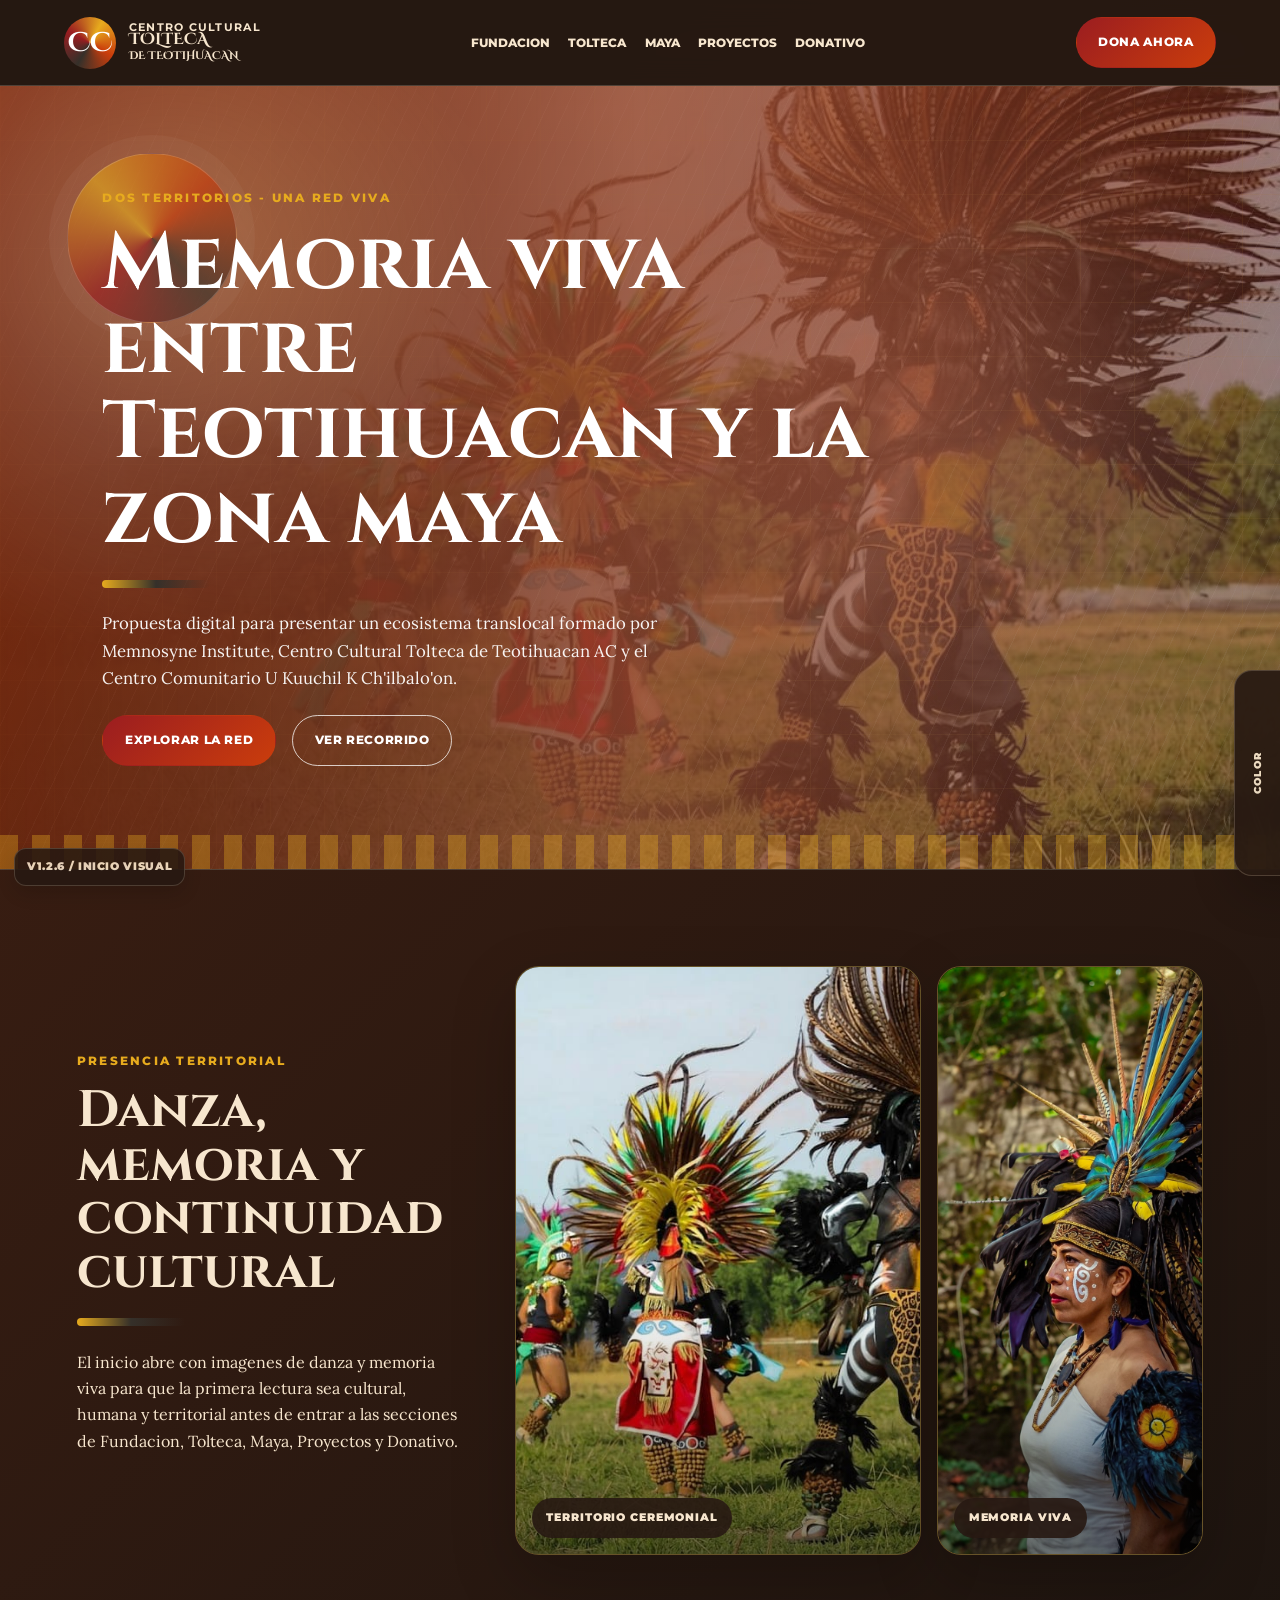
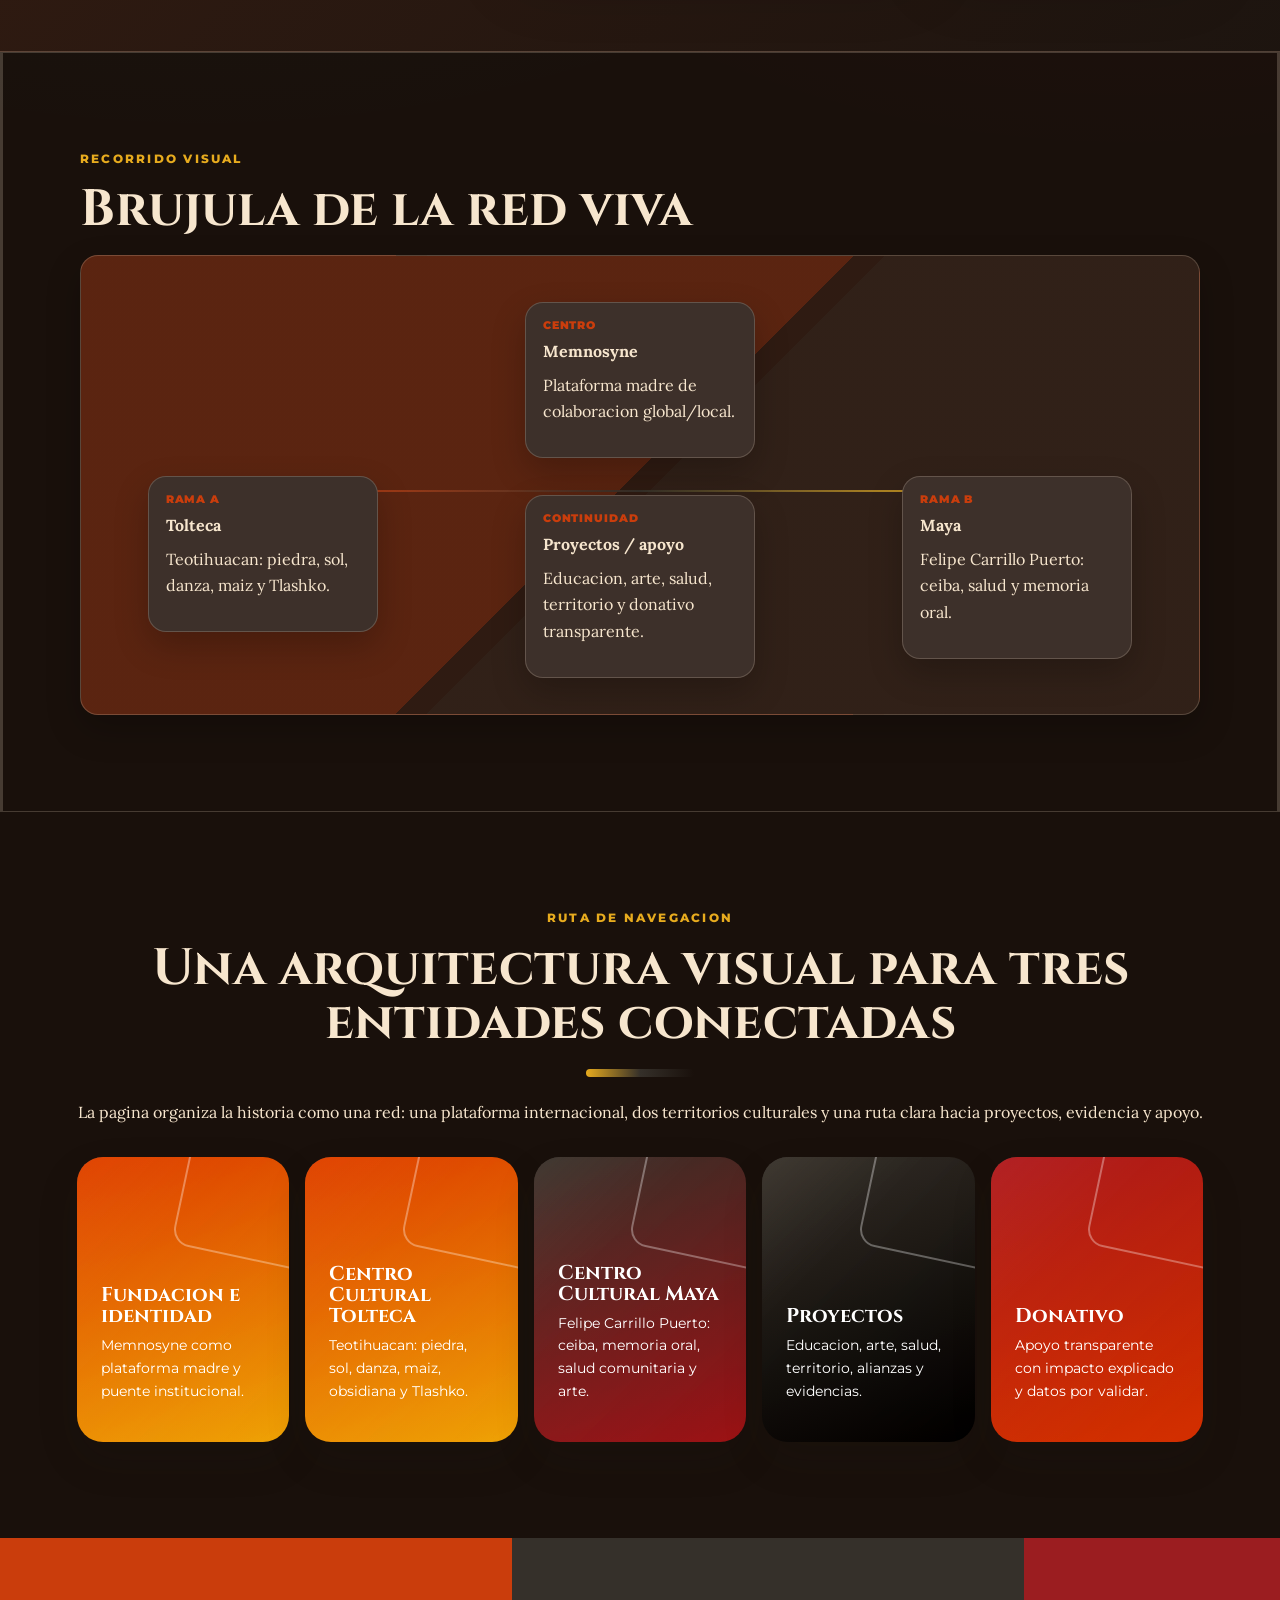
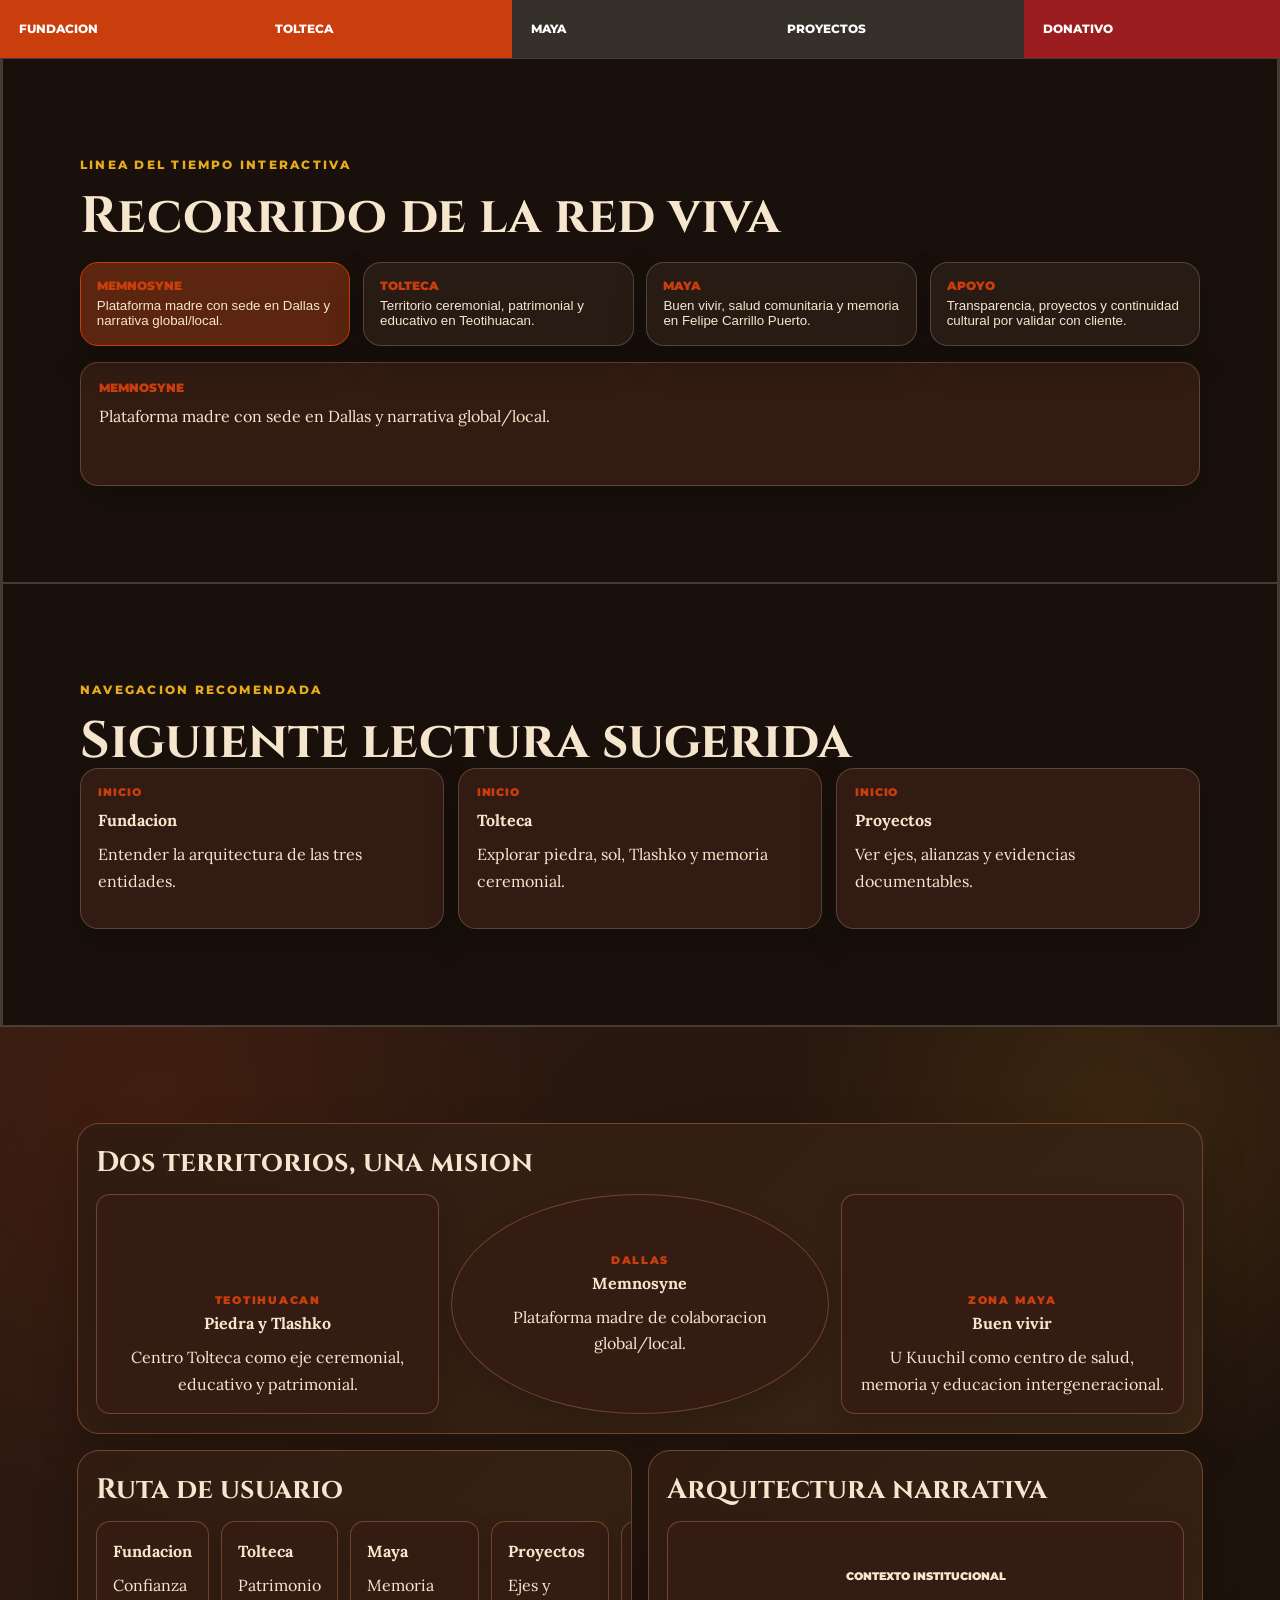
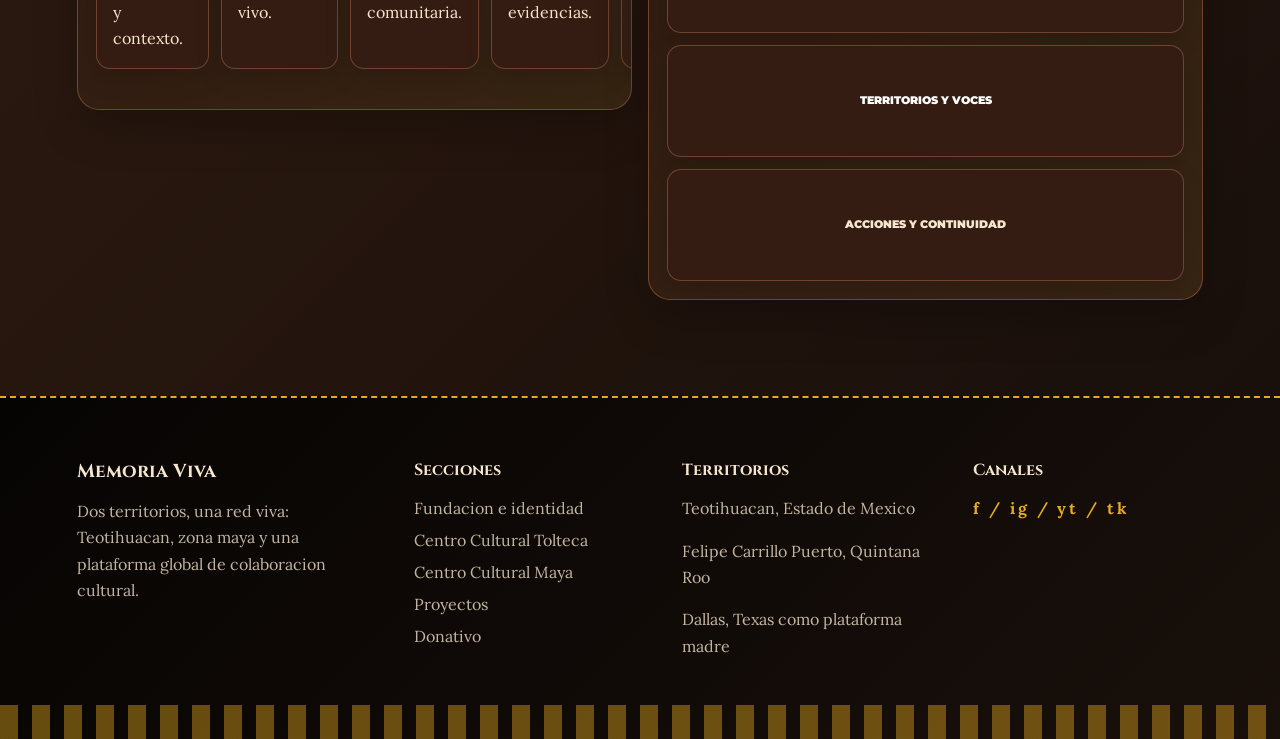
==== commit 69c70c4c: "Add Inicio visuals v1.2.6" ====
--- a/index.html
+++ b/index.html
@@ -10,7 +10,7 @@
 <a href="donativo.html">Donativo</a>
 </nav>
 <a class="btn btn-primary" href="donativo.html">Dona ahora</a>
-</header><main><section class="hero" style='--img:url("https://images.unsplash.com/photo-1585466390900-0b3e52d82329?auto=format&fit=crop&w=1900&q=80")'><div class="hero-content"><p class="eyebrow">Dos territorios - una red viva</p><h1>Memoria viva en Teotihuacan y la zona maya</h1><div class="divider"></div><p>Landing inicial para presentar el ecosistema formado por Memnosyne Institute, el Centro Cultural Tolteca de Teotihuacan AC y el Centro Comunitario U Kuuchil K Ch'ilbalo'on.</p><div class="hero-actions"><a class="btn btn-primary" href="fundacion-identidad.html">Explorar secciones -></a><a class="btn btn-outline" href="#distribucion">Ver distribucion</a></div></div></section><section id="distribucion" class="section-pad"><div class="center"><p class="eyebrow">Distribucion recomendada</p><h2>5 secciones con colores mas vivos</h2><div class="divider"></div><p>La pagina se organiza en cinco subpaginas para que cada tema tenga su propia narrativa visual, color dominante y contenido resumido.</p></div><div class="route-grid"><a class="route-card" href="fundacion-identidad.html" style="--c1:#C85A1E;--c2:#1FBE9E"><div><h3>Fundacion e identidad</h3><p>Narrativa general, Memnosyne y sistema visual.</p></div></a><a class="route-card" href="centro-tolteca.html" style="--c1:#CA3D0C;--c2:#7A3428"><div><h3>Centro Cultural Tolteca</h3><p>Teotihuacan, ceremonia, Tlashko y patrimonio.</p></div></a><a class="route-card" href="centro-maya.html" style="--c1:#1FBE9E;--c2:#AE0253"><div><h3>Centro Cultural Maya</h3><p>Buen vivir, lengua, salud y memoria comunitaria.</p></div></a><a class="route-card" href="proyectos.html" style="--c1:#68712C;--c2:#243F60"><div><h3>Proyectos</h3><p>Educacion, arte, salud, ambiente y alianzas.</p></div></a><a class="route-card" href="donativo.html" style="--c1:#F01136;--c2:#F09D29"><div><h3>Donativo</h3><p>Apoyo, transparencia y llamados a la accion.</p></div></a></div></section><section class="color-strip"><div style="background:#C85A1E">Fundacion <code>#C85A1E</code></div><div style="background:#CA3D0C">Tolteca <code>#CA3D0C</code></div><div style="background:#1FBE9E">Maya <code>#1FBE9E</code></div><div style="background:#68712C">Proyectos <code>#68712C</code></div><div style="background:#F01136">Donativo <code>#F01136</code></div></section><section class="wireframe-lab section-pad"><div class="wf-layout-showcase"><article class="wf-feature"><div class="wf-copy"><span>Contexto</span><b>Resumen + apoyo visual</b><p>Contenido basado en el informe analitico.</p></div><div class="wf-image-slot">Imagen documental</div></article><article class="wf-facts"><div><b>Dato</b><span>Dato del informe</span></div><div><b>Dato</b><span>Dato del informe</span></div><div><b>Dato</b><span>Dato del informe</span></div><div><b>Dato</b><span>Dato del informe</span></div></article><article class="wf-quote"><span>Cita / frase guia</span><p>Texto de apoyo para revisar jerarquia, ritmo y lectura.</p></article><article class="wf-steps"><div><span>01</span><b>Bloque secuencial</b><p>Dato contextual extraido del informe.</p></div><div><span>02</span><b>Bloque secuencial</b><p>Dato contextual del informe.</p></div><div><span>03</span><b>Bloque secuencial</b><p>Evidencia documental por integrar.</p></div></article><article class="wf-media-grid"><div>Foto</div><div>Archivo</div><div>Testimonio</div><div>Territorio</div></article><article class="wf-sidebar-layout"><aside>Recorrido</aside><div><b>Contenido extendido</b><p>Desarrollo ampliado para explicar contexto, territorio, programa, publico beneficiado y evidencia visual sugerida.</p><p>Este bloque sirve para probar una version final con lectura continua, imagenes documentales y jerarquia editorial.</p></div></article></div></section></main><footer class="footer">
+</header><main><section class="hero home-ritual-hero" style='--img:url("assets/inicio-danza-tolteca.jpeg")'><div class="hero-content"><p class="eyebrow">Dos territorios - una red viva</p><h1>Memoria viva en Teotihuacan y la zona maya</h1><div class="divider"></div><p>Landing inicial para presentar el ecosistema formado por Memnosyne Institute, el Centro Cultural Tolteca de Teotihuacan AC y el Centro Comunitario U Kuuchil K Ch'ilbalo'on.</p><div class="hero-actions"><a class="btn btn-primary" href="fundacion-identidad.html">Explorar secciones -></a><a class="btn btn-outline" href="#distribucion">Ver distribucion</a></div></div></section><section class="home-photo-intro section-pad"><div class="home-photo-copy"><p class="eyebrow">Presencia territorial</p><h2>Danza, memoria y continuidad cultural</h2><div class="divider"></div><p>El inicio abre con imagenes de danza y memoria viva para que la primera lectura sea cultural, humana y territorial antes de entrar a las secciones de Fundacion, Tolteca, Maya, Proyectos y Donativo.</p></div><div class="home-photo-grid"><figure><img src="assets/inicio-danza-tolteca.jpeg" alt="Danza ceremonial en territorio abierto"><figcaption>Territorio ceremonial</figcaption></figure><figure><img src="assets/inicio-retrato-maya.jpeg" alt="Retrato ceremonial con penacho y pintura facial"><figcaption>Memoria viva</figcaption></figure></div></section><section id="distribucion" class="section-pad"><div class="center"><p class="eyebrow">Distribucion recomendada</p><h2>5 secciones con colores mas vivos</h2><div class="divider"></div><p>La pagina se organiza en cinco subpaginas para que cada tema tenga su propia narrativa visual, color dominante y contenido resumido.</p></div><div class="route-grid"><a class="route-card" href="fundacion-identidad.html" style="--c1:#C85A1E;--c2:#1FBE9E"><div><h3>Fundacion e identidad</h3><p>Narrativa general, Memnosyne y sistema visual.</p></div></a><a class="route-card" href="centro-tolteca.html" style="--c1:#CA3D0C;--c2:#7A3428"><div><h3>Centro Cultural Tolteca</h3><p>Teotihuacan, ceremonia, Tlashko y patrimonio.</p></div></a><a class="route-card" href="centro-maya.html" style="--c1:#1FBE9E;--c2:#AE0253"><div><h3>Centro Cultural Maya</h3><p>Buen vivir, lengua, salud y memoria comunitaria.</p></div></a><a class="route-card" href="proyectos.html" style="--c1:#68712C;--c2:#243F60"><div><h3>Proyectos</h3><p>Educacion, arte, salud, ambiente y alianzas.</p></div></a><a class="route-card" href="donativo.html" style="--c1:#F01136;--c2:#F09D29"><div><h3>Donativo</h3><p>Apoyo, transparencia y llamados a la accion.</p></div></a></div></section><section class="color-strip"><div style="background:#C85A1E">Fundacion <code>#C85A1E</code></div><div style="background:#CA3D0C">Tolteca <code>#CA3D0C</code></div><div style="background:#1FBE9E">Maya <code>#1FBE9E</code></div><div style="background:#68712C">Proyectos <code>#68712C</code></div><div style="background:#F01136">Donativo <code>#F01136</code></div></section><section class="wireframe-lab section-pad"><div class="wf-layout-showcase"><article class="wf-feature"><div class="wf-copy"><span>Contexto</span><b>Resumen + apoyo visual</b><p>Contenido basado en el informe analitico.</p></div><div class="wf-image-slot">Imagen documental</div></article><article class="wf-facts"><div><b>Dato</b><span>Dato del informe</span></div><div><b>Dato</b><span>Dato del informe</span></div><div><b>Dato</b><span>Dato del informe</span></div><div><b>Dato</b><span>Dato del informe</span></div></article><article class="wf-quote"><span>Cita / frase guia</span><p>Texto de apoyo para revisar jerarquia, ritmo y lectura.</p></article><article class="wf-steps"><div><span>01</span><b>Bloque secuencial</b><p>Dato contextual extraido del informe.</p></div><div><span>02</span><b>Bloque secuencial</b><p>Dato contextual del informe.</p></div><div><span>03</span><b>Bloque secuencial</b><p>Evidencia documental por integrar.</p></div></article><article class="wf-media-grid"><div>Foto</div><div>Archivo</div><div>Testimonio</div><div>Territorio</div></article><article class="wf-sidebar-layout"><aside>Recorrido</aside><div><b>Contenido extendido</b><p>Desarrollo ampliado para explicar contexto, territorio, programa, publico beneficiado y evidencia visual sugerida.</p><p>Este bloque sirve para probar una version final con lectura continua, imagenes documentales y jerarquia editorial.</p></div></article></div></section></main><footer class="footer">
 <div><h3>Centro Cultural Tolteca</h3><p>Identidad visual modular: dos territorios, una red viva y una mision comunitaria.</p></div>
 <div><h4>Secciones</h4><a href="fundacion-identidad.html">Fundacion e identidad</a><a href="centro-tolteca.html">Centro Cultural Tolteca</a><a href="centro-maya.html">Centro Cultural Maya</a><a href="proyectos.html">Proyectos</a><a href="donativo.html">Donativo</a></div>
 <div><h4>Territorios</h4><p>Teotihuacan, Estado de Mexico</p><p>Felipe Carrillo Puerto, Quintana Roo</p><p>Dallas, Texas como plataforma madre</p></div>
--- a/section-creativity.css
+++ b/section-creativity.css
@@ -1 +1,2 @@
 .hero,.section-hero,.card,.route-card{isolation:isolate}.hero .hero-content:before,.section-hero .hero-content:before{content:"";position:absolute;z-index:-1;left:-2.2rem;top:-2.2rem;width:168px;height:168px;border:1px solid rgba(255,255,255,.28);border-radius:50%;opacity:.62;pointer-events:none}.card{position:relative;overflow:hidden}.card>*{position:relative;z-index:1}.card:after{content:"";position:absolute;inset:auto -36px -48px auto;width:140px;height:140px;border-radius:50%;background:radial-gradient(circle,var(--accent2),transparent 66%);opacity:.16;pointer-events:none}.card:hover .icon{transform:rotate(-4deg) scale(1.04)}.card .icon{transition:.22s}.route-card:after{content:"";position:absolute;inset:0;background:linear-gradient(135deg,rgba(255,255,255,.20),transparent 34%,rgba(0,0,0,.18));mix-blend-mode:soft-light;pointer-events:none}.palette-switcher{max-height:calc(100vh - 36px);overflow:auto}.palette-option.is-active{box-shadow:inset 0 0 0 1px var(--dorado),0 8px 18px var(--shadow)}body:not(.fundacion-theme):not(.tolteca-theme):not(.maya-theme):not(.proyectos-theme):not(.donativo-theme) .hero .hero-content:before{background:conic-gradient(from 45deg,var(--fundacion),var(--maya),var(--donativo),var(--fundacion2),var(--fundacion));box-shadow:0 0 0 18px rgba(255,255,255,.06)}body:not(.fundacion-theme):not(.tolteca-theme):not(.maya-theme):not(.proyectos-theme):not(.donativo-theme) .route-card:before{border-radius:18px;transform:rotate(12deg);border-color:rgba(255,255,255,.32)}body.fundacion-theme .section-hero:before{background:radial-gradient(circle at 15% 26%,rgba(255,255,255,.22) 0 3px,transparent 4px),radial-gradient(circle at 25% 40%,rgba(255,255,255,.20) 0 3px,transparent 4px),radial-gradient(circle at 41% 31%,rgba(255,255,255,.18) 0 3px,transparent 4px),linear-gradient(120deg,rgba(255,255,255,.12),transparent 44%),linear-gradient(rgba(214,166,70,.12) 1px,transparent 1px),linear-gradient(90deg,rgba(214,166,70,.12) 1px,transparent 1px);background-size:100% 100%,100% 100%,100% 100%,100% 100%,54px 54px,54px 54px;mask-image:linear-gradient(90deg,#000,transparent 80%)}body.fundacion-theme .section-hero .hero-content:before{border-radius:24px;background:linear-gradient(135deg,var(--fundacion),var(--maya));transform:rotate(12deg)}body.tolteca-theme .section-hero:before{background:repeating-conic-gradient(from 45deg at 18% 38%,rgba(255,255,255,.18) 0 8deg,transparent 8deg 18deg),radial-gradient(circle at 80% 22%,rgba(231,171,30,.25),transparent 19%),linear-gradient(rgba(214,166,70,.12) 1px,transparent 1px),linear-gradient(90deg,rgba(214,166,70,.12) 1px,transparent 1px);background-size:100% 100%,100% 100%,48px 48px,48px 48px;mask-image:linear-gradient(90deg,#000,transparent 78%)}body.tolteca-theme .section-hero .hero-content:before{border-radius:0;background:repeating-linear-gradient(45deg,var(--tolteca) 0 14px,transparent 14px 25px),repeating-linear-gradient(-45deg,var(--tolteca2) 0 7px,transparent 7px 22px);transform:rotate(45deg)}body.maya-theme .section-hero:before{background:radial-gradient(ellipse at 18% 32%,rgba(255,255,255,.22),transparent 20%),radial-gradient(ellipse at 31% 48%,rgba(255,255,255,.15),transparent 16%),repeating-linear-gradient(45deg,rgba(255,255,255,.10) 0 2px,transparent 2px 18px),linear-gradient(rgba(214,166,70,.10) 1px,transparent 1px),linear-gradient(90deg,rgba(214,166,70,.10) 1px,transparent 1px);background-size:100% 100%,100% 100%,100% 100%,54px 54px,54px 54px;mask-image:linear-gradient(90deg,#000,transparent 82%)}body.maya-theme .section-hero .hero-content:before{border-radius:70% 30% 70% 30%;background:linear-gradient(135deg,var(--maya),var(--maya2));transform:rotate(-10deg)}body.proyectos-theme .section-hero:before{background:linear-gradient(30deg,rgba(255,255,255,.14) 12%,transparent 12% 88%,rgba(255,255,255,.12) 88%),radial-gradient(circle at 24% 35%,rgba(255,255,255,.18),transparent 16%),linear-gradient(rgba(214,166,70,.12) 1px,transparent 1px),linear-gradient(90deg,rgba(214,166,70,.12) 1px,transparent 1px);background-size:90px 90px,100% 100%,54px 54px,54px 54px;mask-image:linear-gradient(90deg,#000,transparent 78%)}body.proyectos-theme .section-hero .hero-content:before{border-radius:18px;background:linear-gradient(135deg,var(--proyectos),var(--proyectos2));clip-path:polygon(50% 0,100% 38%,82% 100%,18% 100%,0 38%)}body.donativo-theme .section-hero:before{background:radial-gradient(circle at 18% 28%,rgba(255,255,255,.24),transparent 14%),radial-gradient(circle at 31% 44%,rgba(255,255,255,.16),transparent 12%),repeating-radial-gradient(circle at 22% 36%,transparent 0 22px,rgba(255,255,255,.10) 22px 24px),linear-gradient(rgba(214,166,70,.12) 1px,transparent 1px),linear-gradient(90deg,rgba(214,166,70,.12) 1px,transparent 1px);background-size:100% 100%,100% 100%,100% 100%,54px 54px,54px 54px;mask-image:linear-gradient(90deg,#000,transparent 80%)}body.donativo-theme .section-hero .hero-content:before{border-radius:50% 50% 16px 16px;background:linear-gradient(135deg,var(--donativo),var(--donativo2));transform:rotate(-14deg)}
+.home-ritual-hero{background-position:center 42%}.home-ritual-hero:before{background:radial-gradient(circle at 18% 18%,rgba(231,171,30,.24),transparent 20%),radial-gradient(circle at 70% 42%,rgba(202,61,12,.22),transparent 26%),linear-gradient(90deg,rgba(6,4,3,.74),rgba(6,4,3,.36) 48%,rgba(6,4,3,.06)),linear-gradient(rgba(214,166,70,.11) 1px,transparent 1px),linear-gradient(90deg,rgba(214,166,70,.11) 1px,transparent 1px);background-size:100% 100%,100% 100%,100% 100%,54px 54px,54px 54px;mask-image:none}.home-photo-intro{display:grid;grid-template-columns:minmax(280px,.72fr) minmax(460px,1.28fr);gap:clamp(1.4rem,4vw,4rem);align-items:center;background:linear-gradient(135deg,color-mix(in srgb,var(--hueso) 90%,var(--tolteca) 10%),color-mix(in srgb,var(--crema) 86%,var(--maya) 14%));border-top:1px solid var(--line);border-bottom:1px solid var(--line)}.home-photo-copy{max-width:520px}.home-photo-grid{display:grid;grid-template-columns:1.1fr .72fr;gap:1rem;align-items:stretch}.home-photo-grid figure{position:relative;min-height:420px;margin:0;overflow:hidden;border:1px solid color-mix(in srgb,var(--line) 72%,var(--dorado));border-radius:24px;background:var(--negro);box-shadow:0 24px 64px var(--shadow)}.home-photo-grid figure:nth-child(2){min-height:520px}.home-photo-grid img{width:100%;height:100%;display:block;object-fit:cover}.home-photo-grid figure:first-child img{object-position:center 45%}.home-photo-grid figure:nth-child(2) img{object-position:center 26%}.home-photo-grid figcaption{position:absolute;left:1rem;bottom:1rem;z-index:2;padding:.68rem .9rem;border-radius:999px;background:color-mix(in srgb,var(--hueso) 90%,transparent);color:var(--cafe);font-family:"Montserrat","Poppins",sans-serif;font-size:.68rem;font-weight:900;letter-spacing:.08em;text-transform:uppercase}.home-photo-grid figure:after{content:"";position:absolute;inset:0;background:linear-gradient(0deg,rgba(6,4,3,.52),transparent 44%);pointer-events:none}@media(max-width:1040px){.home-photo-intro{grid-template-columns:1fr}.home-photo-grid{grid-template-columns:1fr 1fr}.home-photo-grid figure,.home-photo-grid figure:nth-child(2){min-height:380px}}@media(max-width:680px){.home-photo-grid{grid-template-columns:1fr}.home-photo-grid figure,.home-photo-grid figure:nth-child(2){min-height:360px}.home-photo-grid figure:nth-child(2) img{object-position:center 18%}}
--- a/content-lab.css
+++ b/content-lab.css
@@ -622,6 +622,34 @@
 
 body.final-page-mode .palette-control {
   border: 1px solid var(--line);
+  right: 0;
+  bottom: 24px;
+  width: min(282px, calc(100vw - 28px));
+  padding-left: 52px;
+  border-radius: 18px 0 0 18px;
+  transform: translateX(calc(100% - 46px));
+  transition: transform .24s ease, box-shadow .24s ease, opacity .24s ease;
+  opacity: .92;
+}
+
+body.final-page-mode .palette-control::before {
+  content: "COLOR";
+  position: absolute;
+  left: 14px;
+  top: 50%;
+  transform: translateY(-50%) rotate(180deg);
+  writing-mode: vertical-rl;
+  font-size: .62rem;
+  font-weight: 900;
+  letter-spacing: .14em;
+  color: var(--cafe);
+}
+
+body.final-page-mode .palette-control:hover,
+body.final-page-mode .palette-control:focus-within {
+  transform: translateX(0);
+  opacity: 1;
+  box-shadow: 0 24px 62px var(--shadow);
 }
 
 body.final-page-mode .palette-name,
@@ -629,3 +657,58 @@
 body.final-page-mode .version-badge {
   border-style: solid;
 }
+
+body.final-page-mode .version-badge {
+  top: auto;
+  left: 14px;
+  bottom: 14px;
+  z-index: 120;
+  pointer-events: none;
+  opacity: .88;
+  box-shadow: 0 8px 20px color-mix(in srgb, var(--shadow) 72%, transparent);
+}
+
+body.final-page-mode .bridge-network {
+  overflow: hidden;
+}
+
+body.final-page-mode .bridge-line {
+  z-index: 1;
+  opacity: .42;
+  filter: drop-shadow(0 0 10px color-mix(in srgb, var(--dorado), transparent 42%));
+}
+
+body.final-page-mode .bridge-node {
+  z-index: 2;
+}
+
+body.final-page-mode .trust-table {
+  overflow-x: auto;
+  padding-bottom: .35rem;
+}
+
+body.final-page-mode .trust-table > div {
+  min-width: min(900px, 100%);
+}
+
+@media (max-width: 760px) {
+  body.final-page-mode .palette-control {
+    left: 10px;
+    right: 10px;
+    bottom: 10px;
+    width: auto;
+    padding-left: 12px;
+    border-radius: 18px;
+    transform: none;
+  }
+
+  body.final-page-mode .palette-control::before {
+    display: none;
+  }
+
+  body.final-page-mode .version-badge {
+    top: auto;
+    bottom: 112px;
+    left: 10px;
+  }
+}
--- a/animations.css
+++ b/animations.css
@@ -524,10 +524,11 @@
 .bridge-line {
   position: absolute;
   z-index: 1;
-  height: 3px;
+  height: 2px;
   transform-origin: left center;
   background: linear-gradient(90deg, var(--tolteca), var(--maya), var(--dorado));
   animation: drawThread 1.25s ease both;
+  pointer-events: none;
 }
 
 .compass-thread {
@@ -541,11 +542,14 @@
   min-height: 380px;
   border: 1px dashed var(--line);
   border-radius: 8px;
+  isolation: isolate;
+  overflow: hidden;
   background: color-mix(in srgb, var(--hueso), var(--accent2) 6%);
 }
 
 .bridge-node {
   position: absolute;
+  z-index: 2;
   width: min(260px, 38%);
 }
 
@@ -566,17 +570,17 @@
 }
 
 .bridge-line-left {
-  left: 28%;
-  top: 52%;
-  width: 28%;
-  transform: rotate(-28deg);
+  left: 30%;
+  top: 51%;
+  width: 25%;
+  transform: rotate(-25deg);
 }
 
 .bridge-line-right {
-  left: 51%;
-  top: 52%;
-  width: 28%;
-  transform: rotate(28deg);
+  left: 50%;
+  top: 51%;
+  width: 27%;
+  transform: rotate(25deg);
   animation-delay: 0.2s;
 }
 
@@ -588,16 +592,18 @@
 
 .trust-table > div {
   display: grid;
-  grid-template-columns: 1fr 1fr 1fr 1fr;
+  grid-template-columns: minmax(130px, .85fr) minmax(150px, .9fr) minmax(210px, 1.2fr) minmax(190px, 1fr);
   gap: 0.45rem;
 }
 
 .trust-table b,
 .trust-table span {
+  min-width: 0;
   padding: 0.8rem;
   border: 1px dashed var(--line);
   border-radius: 8px;
   background: color-mix(in srgb, var(--hueso), var(--accent) 5%);
+  overflow-wrap: anywhere;
 }
 
 .tolteca-court .court-layout {
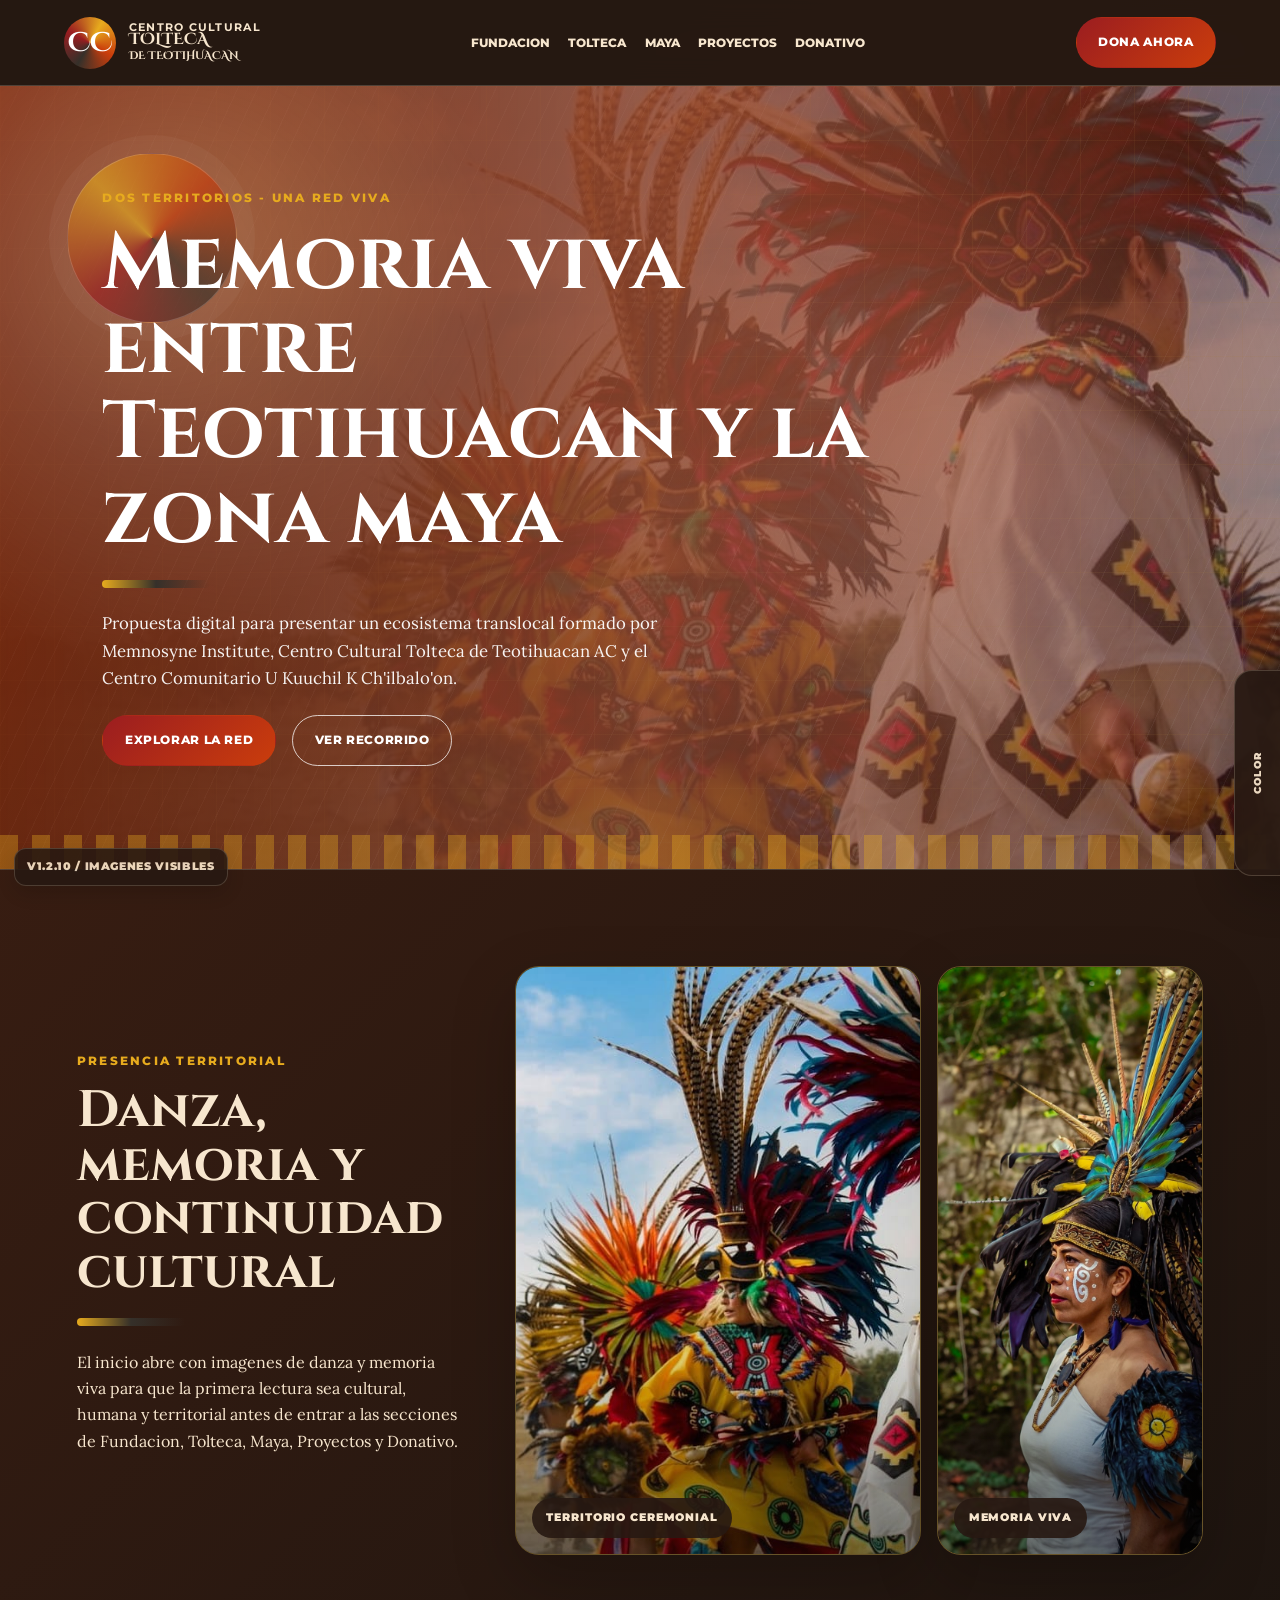
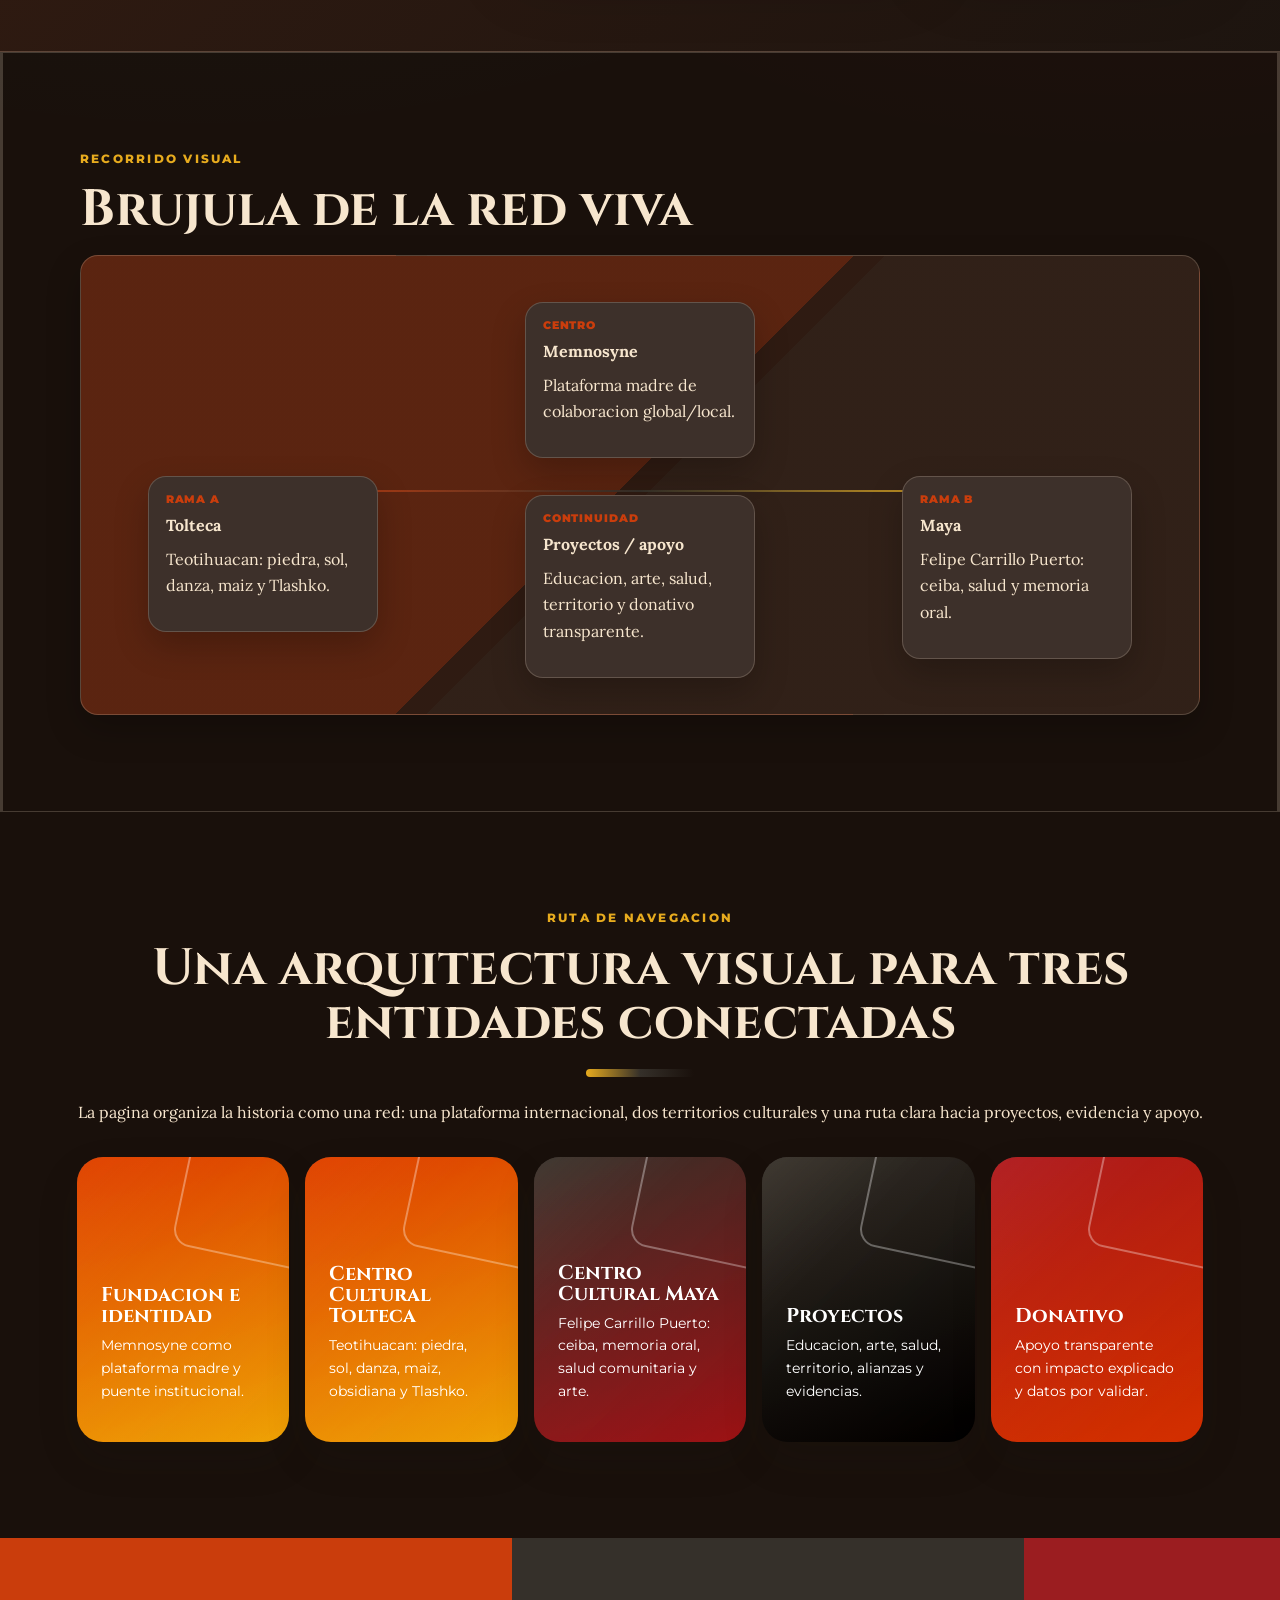
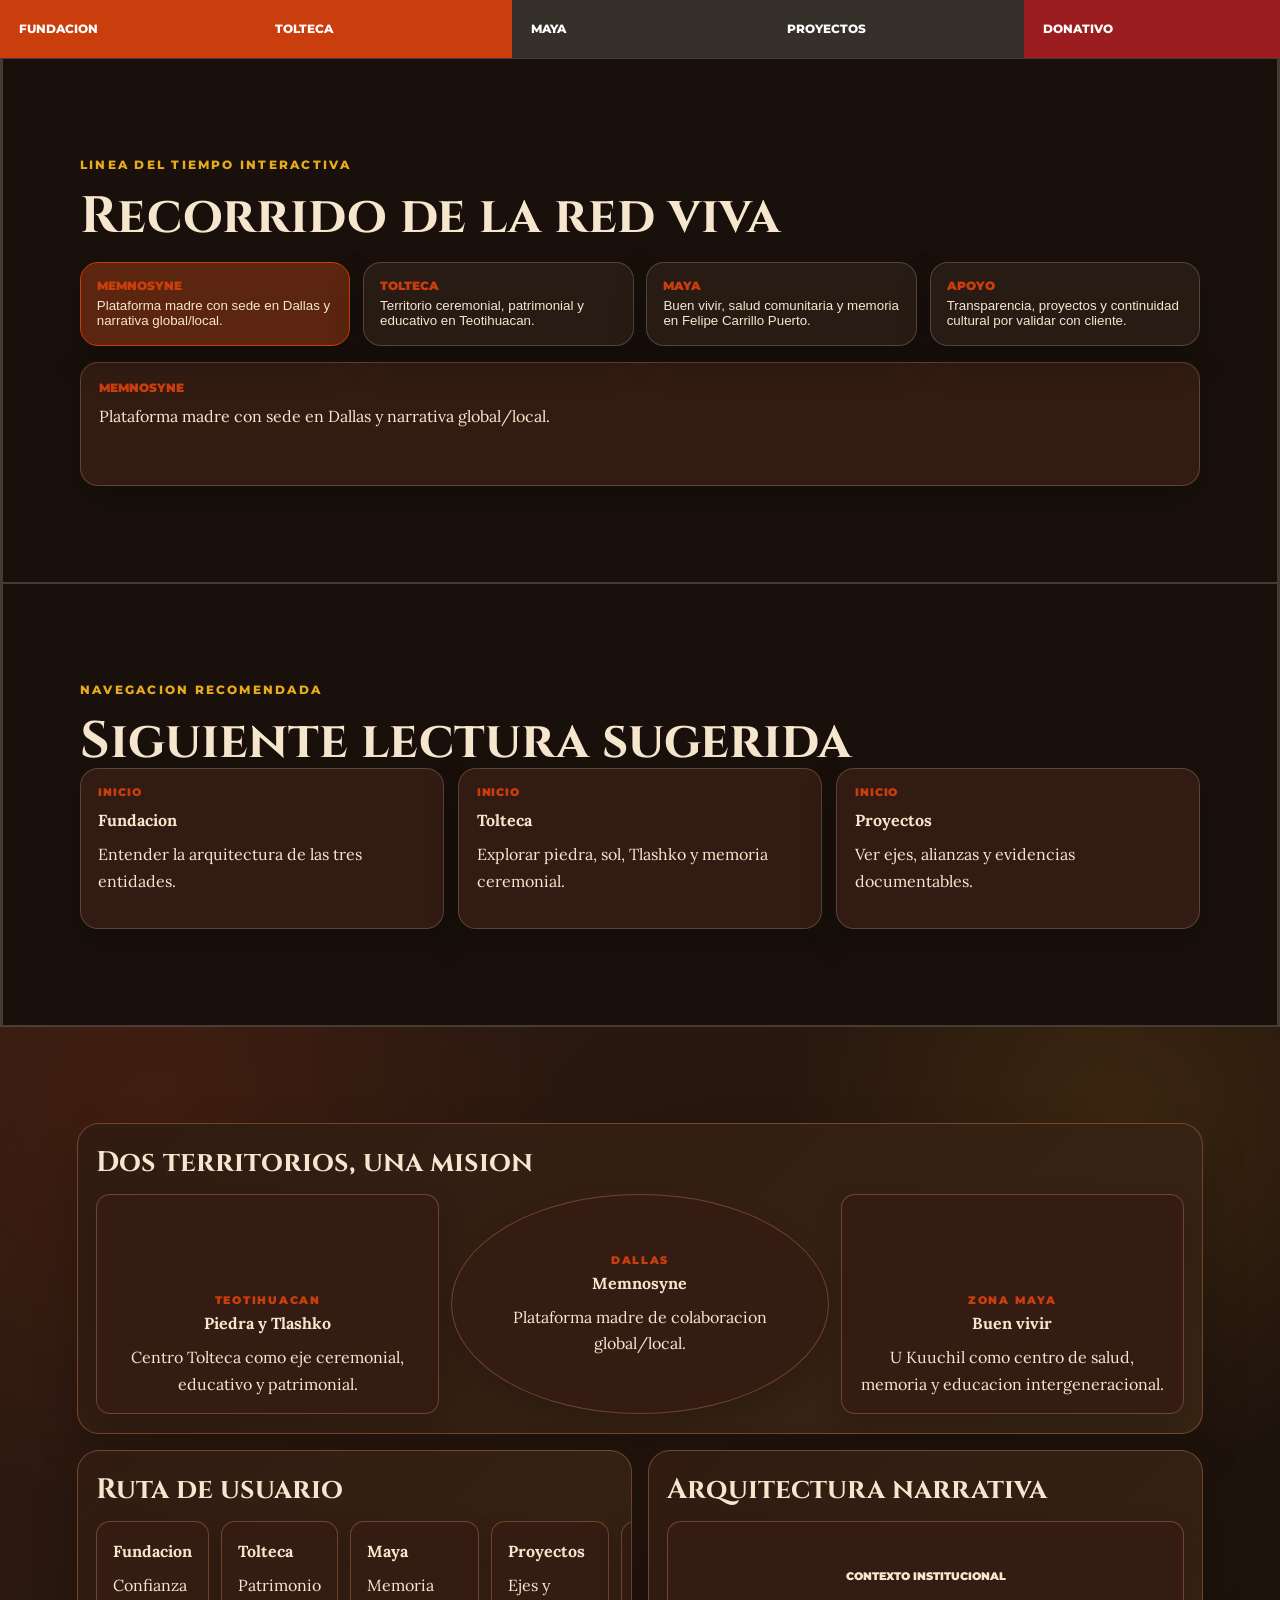
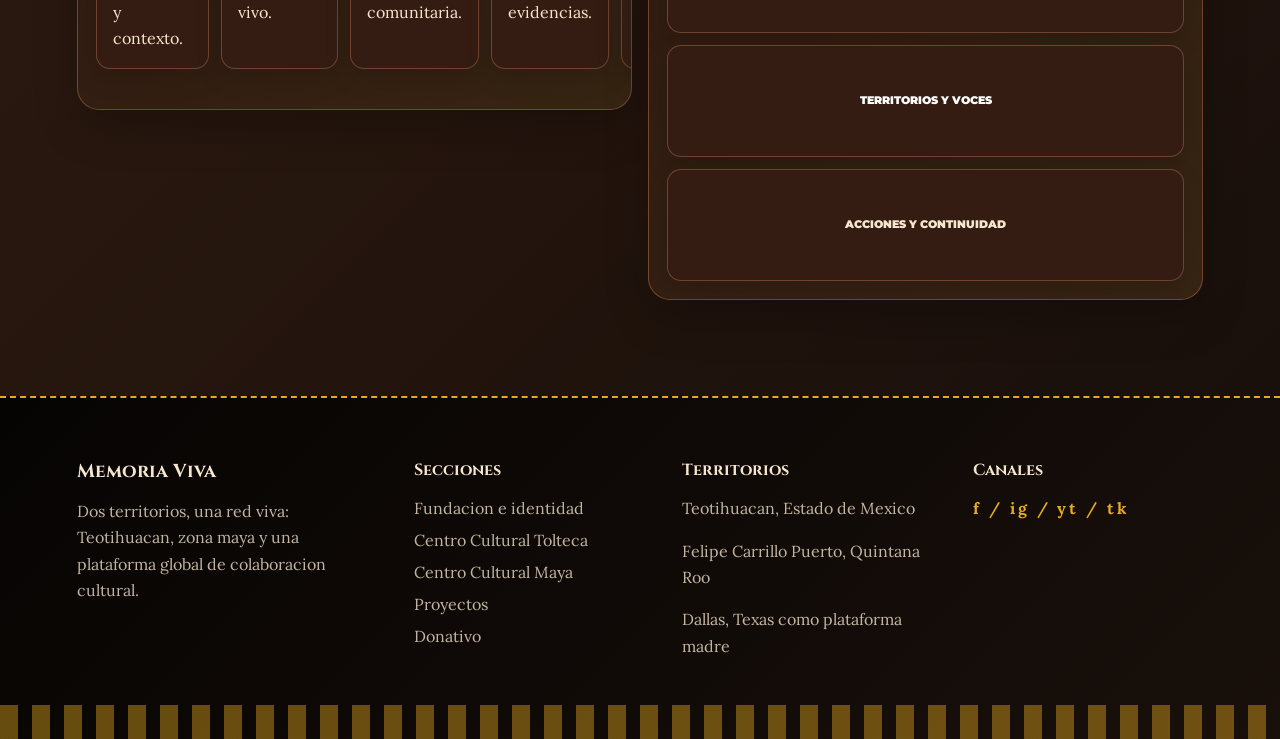
==== commit 36bb980a: "Fix Proyectos image visibility v1.2.10" ====
--- a/index.html
+++ b/index.html
@@ -1,6 +1,6 @@
 ﻿<!DOCTYPE html><html lang="es"><head><meta charset="UTF-8"><meta name="viewport" content="width=device-width, initial-scale=1.0"><title>Inicio | Memoria Viva</title><link rel="preconnect" href="https://fonts.googleapis.com">
 <link rel="preconnect" href="https://fonts.gstatic.com" crossorigin>
-<link href="https://fonts.googleapis.com/css2?family=Cinzel:wght@500;600;700&family=Cinzel+Decorative:wght@700&family=Cormorant+Garamond:wght@500;600;700&family=EB+Garamond:wght@500;600;700&family=Lora:wght@400;500;600;700&family=Montserrat:wght@300;500;600;700;800&family=Poppins:wght@400;500;600;700;800&display=swap" rel="stylesheet"><link rel="stylesheet" href="styles.css"><link rel="stylesheet" href="section-creativity.css"><link rel="stylesheet" href="wireframe.css"><link rel="stylesheet" href="content-lab.css"><link rel="stylesheet" href="animations.css"></head><body class=""><header class="navbar">
+<link href="https://fonts.googleapis.com/css2?family=Cinzel:wght@500;600;700&family=Cinzel+Decorative:wght@700&family=Cormorant+Garamond:wght@500;600;700&family=EB+Garamond:wght@500;600;700&family=Lora:wght@400;500;600;700&family=Montserrat:wght@300;500;600;700;800&family=Poppins:wght@400;500;600;700;800&display=swap" rel="stylesheet"><link rel="stylesheet" href="styles.css?v=1.2.10"><link rel="stylesheet" href="section-creativity.css?v=1.2.10"><link rel="stylesheet" href="wireframe.css?v=1.2.10"><link rel="stylesheet" href="content-lab.css?v=1.2.10"><link rel="stylesheet" href="animations.css?v=1.2.10"></head><body class=""><header class="navbar">
 <a class="brand" href="index.html"><span class="brand-symbol">CC</span><span><small>Centro Cultural</small>Tolteca<br><em>de Teotihuacan</em></span></a>
 <nav>
 <a href="fundacion-identidad.html">Fundacion</a>
@@ -15,7 +15,7 @@
 <div><h4>Secciones</h4><a href="fundacion-identidad.html">Fundacion e identidad</a><a href="centro-tolteca.html">Centro Cultural Tolteca</a><a href="centro-maya.html">Centro Cultural Maya</a><a href="proyectos.html">Proyectos</a><a href="donativo.html">Donativo</a></div>
 <div><h4>Territorios</h4><p>Teotihuacan, Estado de Mexico</p><p>Felipe Carrillo Puerto, Quintana Roo</p><p>Dallas, Texas como plataforma madre</p></div>
 <div><h4>Siguenos</h4><p class="socials">f / ig / yt / tk</p></div>
-</footer><script src="palette.js" defer></script><script src="wireframe.js" defer></script><script src="version.js" defer></script><script src="interactions.js" defer></script></body></html>
+</footer><script src="palette.js?v=1.2.10" defer></script><script src="wireframe.js?v=1.2.10" defer></script><script src="version.js?v=1.2.10" defer></script><script src="interactions.js?v=1.2.10" defer></script></body></html>
 
 
 
--- a/section-creativity.css
+++ b/section-creativity.css
@@ -1,2 +1,2 @@
-.hero,.section-hero,.card,.route-card{isolation:isolate}.hero .hero-content:before,.section-hero .hero-content:before{content:"";position:absolute;z-index:-1;left:-2.2rem;top:-2.2rem;width:168px;height:168px;border:1px solid rgba(255,255,255,.28);border-radius:50%;opacity:.62;pointer-events:none}.card{position:relative;overflow:hidden}.card>*{position:relative;z-index:1}.card:after{content:"";position:absolute;inset:auto -36px -48px auto;width:140px;height:140px;border-radius:50%;background:radial-gradient(circle,var(--accent2),transparent 66%);opacity:.16;pointer-events:none}.card:hover .icon{transform:rotate(-4deg) scale(1.04)}.card .icon{transition:.22s}.route-card:after{content:"";position:absolute;inset:0;background:linear-gradient(135deg,rgba(255,255,255,.20),transparent 34%,rgba(0,0,0,.18));mix-blend-mode:soft-light;pointer-events:none}.palette-switcher{max-height:calc(100vh - 36px);overflow:auto}.palette-option.is-active{box-shadow:inset 0 0 0 1px var(--dorado),0 8px 18px var(--shadow)}body:not(.fundacion-theme):not(.tolteca-theme):not(.maya-theme):not(.proyectos-theme):not(.donativo-theme) .hero .hero-content:before{background:conic-gradient(from 45deg,var(--fundacion),var(--maya),var(--donativo),var(--fundacion2),var(--fundacion));box-shadow:0 0 0 18px rgba(255,255,255,.06)}body:not(.fundacion-theme):not(.tolteca-theme):not(.maya-theme):not(.proyectos-theme):not(.donativo-theme) .route-card:before{border-radius:18px;transform:rotate(12deg);border-color:rgba(255,255,255,.32)}body.fundacion-theme .section-hero:before{background:radial-gradient(circle at 15% 26%,rgba(255,255,255,.22) 0 3px,transparent 4px),radial-gradient(circle at 25% 40%,rgba(255,255,255,.20) 0 3px,transparent 4px),radial-gradient(circle at 41% 31%,rgba(255,255,255,.18) 0 3px,transparent 4px),linear-gradient(120deg,rgba(255,255,255,.12),transparent 44%),linear-gradient(rgba(214,166,70,.12) 1px,transparent 1px),linear-gradient(90deg,rgba(214,166,70,.12) 1px,transparent 1px);background-size:100% 100%,100% 100%,100% 100%,100% 100%,54px 54px,54px 54px;mask-image:linear-gradient(90deg,#000,transparent 80%)}body.fundacion-theme .section-hero .hero-content:before{border-radius:24px;background:linear-gradient(135deg,var(--fundacion),var(--maya));transform:rotate(12deg)}body.tolteca-theme .section-hero:before{background:repeating-conic-gradient(from 45deg at 18% 38%,rgba(255,255,255,.18) 0 8deg,transparent 8deg 18deg),radial-gradient(circle at 80% 22%,rgba(231,171,30,.25),transparent 19%),linear-gradient(rgba(214,166,70,.12) 1px,transparent 1px),linear-gradient(90deg,rgba(214,166,70,.12) 1px,transparent 1px);background-size:100% 100%,100% 100%,48px 48px,48px 48px;mask-image:linear-gradient(90deg,#000,transparent 78%)}body.tolteca-theme .section-hero .hero-content:before{border-radius:0;background:repeating-linear-gradient(45deg,var(--tolteca) 0 14px,transparent 14px 25px),repeating-linear-gradient(-45deg,var(--tolteca2) 0 7px,transparent 7px 22px);transform:rotate(45deg)}body.maya-theme .section-hero:before{background:radial-gradient(ellipse at 18% 32%,rgba(255,255,255,.22),transparent 20%),radial-gradient(ellipse at 31% 48%,rgba(255,255,255,.15),transparent 16%),repeating-linear-gradient(45deg,rgba(255,255,255,.10) 0 2px,transparent 2px 18px),linear-gradient(rgba(214,166,70,.10) 1px,transparent 1px),linear-gradient(90deg,rgba(214,166,70,.10) 1px,transparent 1px);background-size:100% 100%,100% 100%,100% 100%,54px 54px,54px 54px;mask-image:linear-gradient(90deg,#000,transparent 82%)}body.maya-theme .section-hero .hero-content:before{border-radius:70% 30% 70% 30%;background:linear-gradient(135deg,var(--maya),var(--maya2));transform:rotate(-10deg)}body.proyectos-theme .section-hero:before{background:linear-gradient(30deg,rgba(255,255,255,.14) 12%,transparent 12% 88%,rgba(255,255,255,.12) 88%),radial-gradient(circle at 24% 35%,rgba(255,255,255,.18),transparent 16%),linear-gradient(rgba(214,166,70,.12) 1px,transparent 1px),linear-gradient(90deg,rgba(214,166,70,.12) 1px,transparent 1px);background-size:90px 90px,100% 100%,54px 54px,54px 54px;mask-image:linear-gradient(90deg,#000,transparent 78%)}body.proyectos-theme .section-hero .hero-content:before{border-radius:18px;background:linear-gradient(135deg,var(--proyectos),var(--proyectos2));clip-path:polygon(50% 0,100% 38%,82% 100%,18% 100%,0 38%)}body.donativo-theme .section-hero:before{background:radial-gradient(circle at 18% 28%,rgba(255,255,255,.24),transparent 14%),radial-gradient(circle at 31% 44%,rgba(255,255,255,.16),transparent 12%),repeating-radial-gradient(circle at 22% 36%,transparent 0 22px,rgba(255,255,255,.10) 22px 24px),linear-gradient(rgba(214,166,70,.12) 1px,transparent 1px),linear-gradient(90deg,rgba(214,166,70,.12) 1px,transparent 1px);background-size:100% 100%,100% 100%,100% 100%,54px 54px,54px 54px;mask-image:linear-gradient(90deg,#000,transparent 80%)}body.donativo-theme .section-hero .hero-content:before{border-radius:50% 50% 16px 16px;background:linear-gradient(135deg,var(--donativo),var(--donativo2));transform:rotate(-14deg)}
+.has-hero-media{display:grid;grid-template-columns:minmax(290px,1fr) minmax(320px,.88fr);gap:clamp(1.8rem,5vw,5rem);align-items:center}.has-hero-media .hero-content{max-width:780px}.hero-media{position:relative;z-index:2;margin:0;min-height:clamp(240px,30vw,390px);overflow:hidden;border:1px solid color-mix(in srgb,var(--dorado) 52%,transparent);border-radius:18px;box-shadow:0 28px 70px rgba(31,27,24,.24);background:var(--negro)}.hero-media img{width:100%;height:100%;display:block;object-fit:cover}.tolteca-theme .hero-media img{object-position:center 45%}.maya-theme .hero-media img{object-position:center 52%}.proyectos-theme .hero-media img{object-position:center 48%}.donativo-theme .hero-media img{object-position:center 46%}.framed-visual{border:1px solid color-mix(in srgb,var(--dorado) 55%,transparent);box-shadow:0 24px 60px rgba(31,27,24,.2)}.foundation-visual-hero{background-position:center 45%}.foundation-photo-intro{background:linear-gradient(135deg,color-mix(in srgb,var(--hueso) 84%,var(--fundacion) 16%),color-mix(in srgb,var(--crema) 78%,var(--maya) 22%))}@media(max-width:980px){.has-hero-media{grid-template-columns:1fr}.hero-media{min-height:320px;max-width:720px}}@media(max-width:560px){.hero-media{min-height:230px;border-radius:14px}}.hero,.section-hero,.card,.route-card{isolation:isolate}.hero .hero-content:before,.section-hero .hero-content:before{content:"";position:absolute;z-index:-1;left:-2.2rem;top:-2.2rem;width:168px;height:168px;border:1px solid rgba(255,255,255,.28);border-radius:50%;opacity:.62;pointer-events:none}.card{position:relative;overflow:hidden}.card>*{position:relative;z-index:1}.card:after{content:"";position:absolute;inset:auto -36px -48px auto;width:140px;height:140px;border-radius:50%;background:radial-gradient(circle,var(--accent2),transparent 66%);opacity:.16;pointer-events:none}.card:hover .icon{transform:rotate(-4deg) scale(1.04)}.card .icon{transition:.22s}.route-card:after{content:"";position:absolute;inset:0;background:linear-gradient(135deg,rgba(255,255,255,.20),transparent 34%,rgba(0,0,0,.18));mix-blend-mode:soft-light;pointer-events:none}.palette-switcher{max-height:calc(100vh - 36px);overflow:auto}.palette-option.is-active{box-shadow:inset 0 0 0 1px var(--dorado),0 8px 18px var(--shadow)}body:not(.fundacion-theme):not(.tolteca-theme):not(.maya-theme):not(.proyectos-theme):not(.donativo-theme) .hero .hero-content:before{background:conic-gradient(from 45deg,var(--fundacion),var(--maya),var(--donativo),var(--fundacion2),var(--fundacion));box-shadow:0 0 0 18px rgba(255,255,255,.06)}body:not(.fundacion-theme):not(.tolteca-theme):not(.maya-theme):not(.proyectos-theme):not(.donativo-theme) .route-card:before{border-radius:18px;transform:rotate(12deg);border-color:rgba(255,255,255,.32)}body.fundacion-theme .section-hero:before{background:radial-gradient(circle at 15% 26%,rgba(255,255,255,.22) 0 3px,transparent 4px),radial-gradient(circle at 25% 40%,rgba(255,255,255,.20) 0 3px,transparent 4px),radial-gradient(circle at 41% 31%,rgba(255,255,255,.18) 0 3px,transparent 4px),linear-gradient(120deg,rgba(255,255,255,.12),transparent 44%),linear-gradient(rgba(214,166,70,.12) 1px,transparent 1px),linear-gradient(90deg,rgba(214,166,70,.12) 1px,transparent 1px);background-size:100% 100%,100% 100%,100% 100%,100% 100%,54px 54px,54px 54px;mask-image:linear-gradient(90deg,#000,transparent 80%)}body.fundacion-theme .section-hero .hero-content:before{border-radius:24px;background:linear-gradient(135deg,var(--fundacion),var(--maya));transform:rotate(12deg)}body.tolteca-theme .section-hero:before{background:repeating-conic-gradient(from 45deg at 18% 38%,rgba(255,255,255,.18) 0 8deg,transparent 8deg 18deg),radial-gradient(circle at 80% 22%,rgba(231,171,30,.25),transparent 19%),linear-gradient(rgba(214,166,70,.12) 1px,transparent 1px),linear-gradient(90deg,rgba(214,166,70,.12) 1px,transparent 1px);background-size:100% 100%,100% 100%,48px 48px,48px 48px;mask-image:linear-gradient(90deg,#000,transparent 78%)}body.tolteca-theme .section-hero .hero-content:before{border-radius:0;background:repeating-linear-gradient(45deg,var(--tolteca) 0 14px,transparent 14px 25px),repeating-linear-gradient(-45deg,var(--tolteca2) 0 7px,transparent 7px 22px);transform:rotate(45deg)}body.maya-theme .section-hero:before{background:radial-gradient(ellipse at 18% 32%,rgba(255,255,255,.22),transparent 20%),radial-gradient(ellipse at 31% 48%,rgba(255,255,255,.15),transparent 16%),repeating-linear-gradient(45deg,rgba(255,255,255,.10) 0 2px,transparent 2px 18px),linear-gradient(rgba(214,166,70,.10) 1px,transparent 1px),linear-gradient(90deg,rgba(214,166,70,.10) 1px,transparent 1px);background-size:100% 100%,100% 100%,100% 100%,54px 54px,54px 54px;mask-image:linear-gradient(90deg,#000,transparent 82%)}body.maya-theme .section-hero .hero-content:before{border-radius:70% 30% 70% 30%;background:linear-gradient(135deg,var(--maya),var(--maya2));transform:rotate(-10deg)}body.proyectos-theme .section-hero:before{background:linear-gradient(30deg,rgba(255,255,255,.14) 12%,transparent 12% 88%,rgba(255,255,255,.12) 88%),radial-gradient(circle at 24% 35%,rgba(255,255,255,.18),transparent 16%),linear-gradient(rgba(214,166,70,.12) 1px,transparent 1px),linear-gradient(90deg,rgba(214,166,70,.12) 1px,transparent 1px);background-size:90px 90px,100% 100%,54px 54px,54px 54px;mask-image:linear-gradient(90deg,#000,transparent 78%)}body.proyectos-theme .section-hero .hero-content:before{border-radius:18px;background:linear-gradient(135deg,var(--proyectos),var(--proyectos2));clip-path:polygon(50% 0,100% 38%,82% 100%,18% 100%,0 38%)}body.donativo-theme .section-hero:before{background:radial-gradient(circle at 18% 28%,rgba(255,255,255,.24),transparent 14%),radial-gradient(circle at 31% 44%,rgba(255,255,255,.16),transparent 12%),repeating-radial-gradient(circle at 22% 36%,transparent 0 22px,rgba(255,255,255,.10) 22px 24px),linear-gradient(rgba(214,166,70,.12) 1px,transparent 1px),linear-gradient(90deg,rgba(214,166,70,.12) 1px,transparent 1px);background-size:100% 100%,100% 100%,100% 100%,54px 54px,54px 54px;mask-image:linear-gradient(90deg,#000,transparent 80%)}body.donativo-theme .section-hero .hero-content:before{border-radius:50% 50% 16px 16px;background:linear-gradient(135deg,var(--donativo),var(--donativo2));transform:rotate(-14deg)}
 .home-ritual-hero{background-position:center 42%}.home-ritual-hero:before{background:radial-gradient(circle at 18% 18%,rgba(231,171,30,.24),transparent 20%),radial-gradient(circle at 70% 42%,rgba(202,61,12,.22),transparent 26%),linear-gradient(90deg,rgba(6,4,3,.74),rgba(6,4,3,.36) 48%,rgba(6,4,3,.06)),linear-gradient(rgba(214,166,70,.11) 1px,transparent 1px),linear-gradient(90deg,rgba(214,166,70,.11) 1px,transparent 1px);background-size:100% 100%,100% 100%,100% 100%,54px 54px,54px 54px;mask-image:none}.home-photo-intro{display:grid;grid-template-columns:minmax(280px,.72fr) minmax(460px,1.28fr);gap:clamp(1.4rem,4vw,4rem);align-items:center;background:linear-gradient(135deg,color-mix(in srgb,var(--hueso) 90%,var(--tolteca) 10%),color-mix(in srgb,var(--crema) 86%,var(--maya) 14%));border-top:1px solid var(--line);border-bottom:1px solid var(--line)}.home-photo-copy{max-width:520px}.home-photo-grid{display:grid;grid-template-columns:1.1fr .72fr;gap:1rem;align-items:stretch}.home-photo-grid figure{position:relative;min-height:420px;margin:0;overflow:hidden;border:1px solid color-mix(in srgb,var(--line) 72%,var(--dorado));border-radius:24px;background:var(--negro);box-shadow:0 24px 64px var(--shadow)}.home-photo-grid figure:nth-child(2){min-height:520px}.home-photo-grid img{width:100%;height:100%;display:block;object-fit:cover}.home-photo-grid figure:first-child img{object-position:center 45%}.home-photo-grid figure:nth-child(2) img{object-position:center 26%}.home-photo-grid figcaption{position:absolute;left:1rem;bottom:1rem;z-index:2;padding:.68rem .9rem;border-radius:999px;background:color-mix(in srgb,var(--hueso) 90%,transparent);color:var(--cafe);font-family:"Montserrat","Poppins",sans-serif;font-size:.68rem;font-weight:900;letter-spacing:.08em;text-transform:uppercase}.home-photo-grid figure:after{content:"";position:absolute;inset:0;background:linear-gradient(0deg,rgba(6,4,3,.52),transparent 44%);pointer-events:none}@media(max-width:1040px){.home-photo-intro{grid-template-columns:1fr}.home-photo-grid{grid-template-columns:1fr 1fr}.home-photo-grid figure,.home-photo-grid figure:nth-child(2){min-height:380px}}@media(max-width:680px){.home-photo-grid{grid-template-columns:1fr}.home-photo-grid figure,.home-photo-grid figure:nth-child(2){min-height:360px}.home-photo-grid figure:nth-child(2) img{object-position:center 18%}}
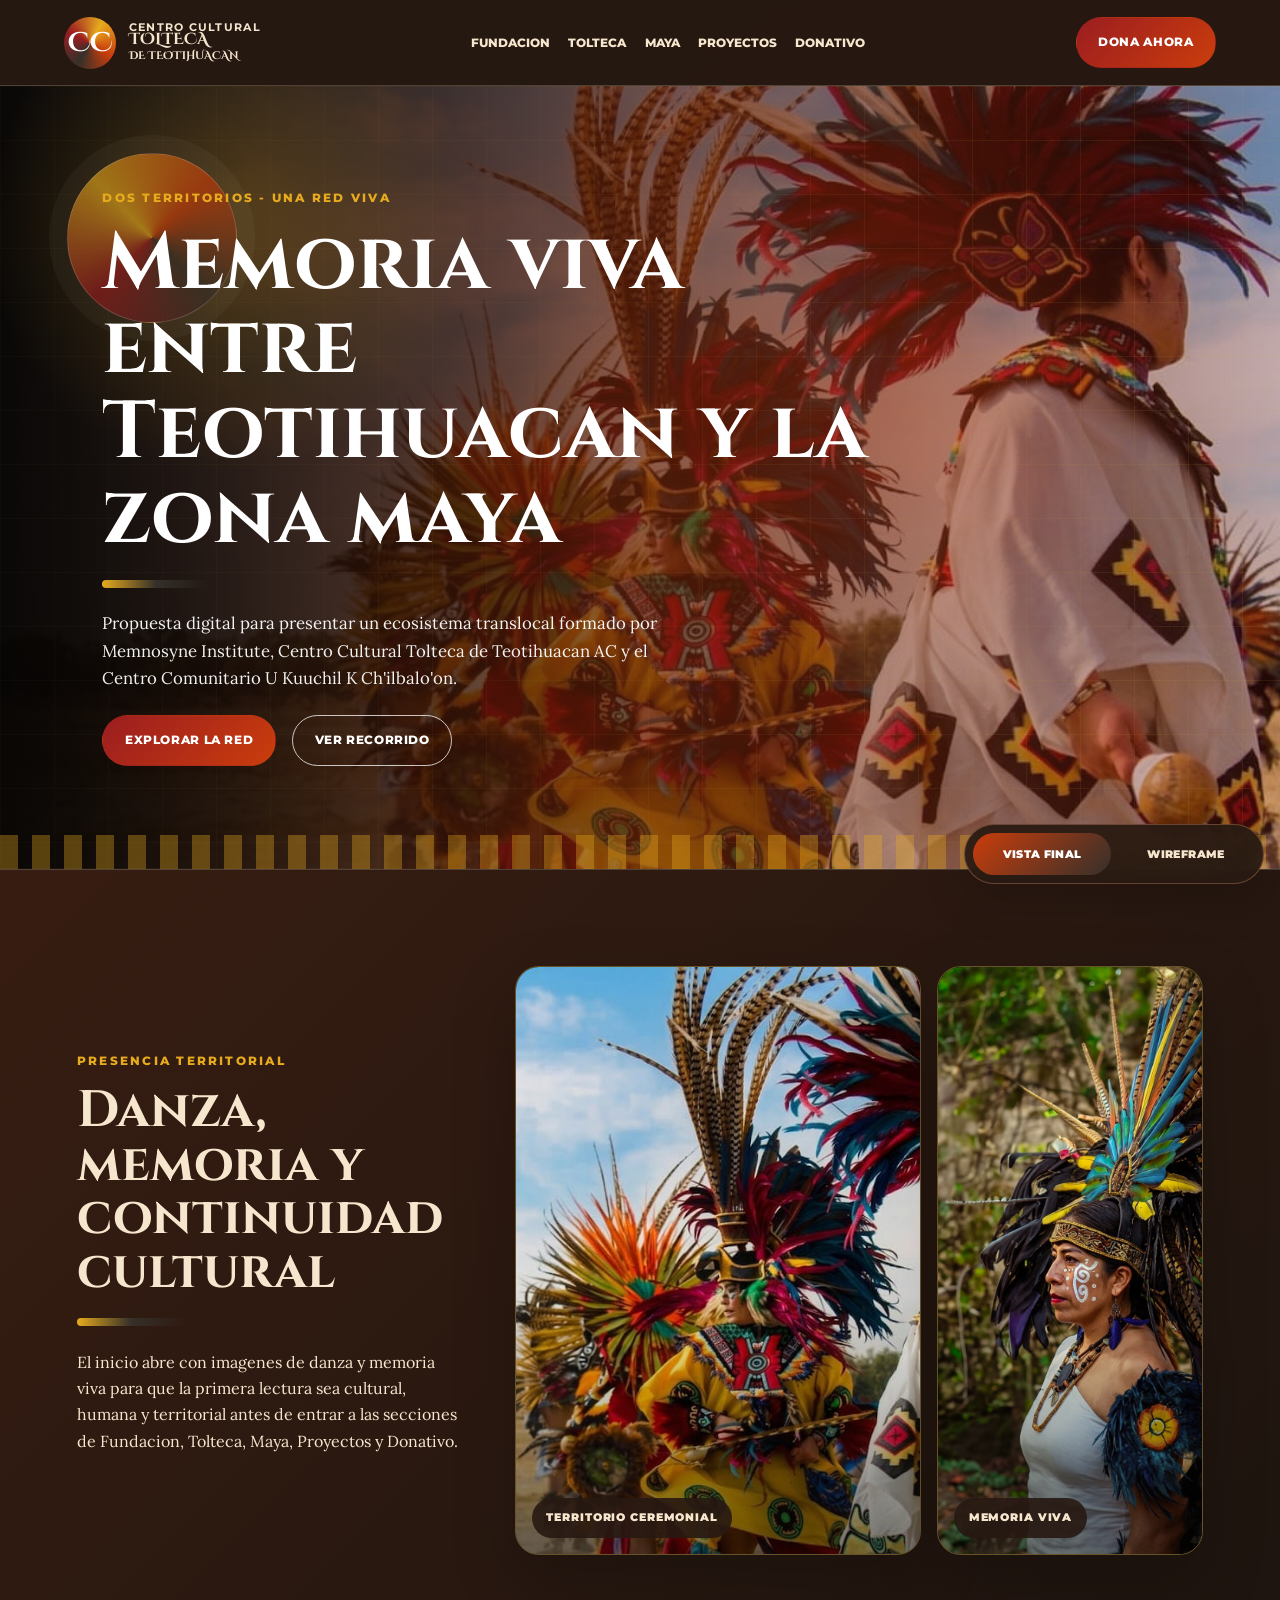
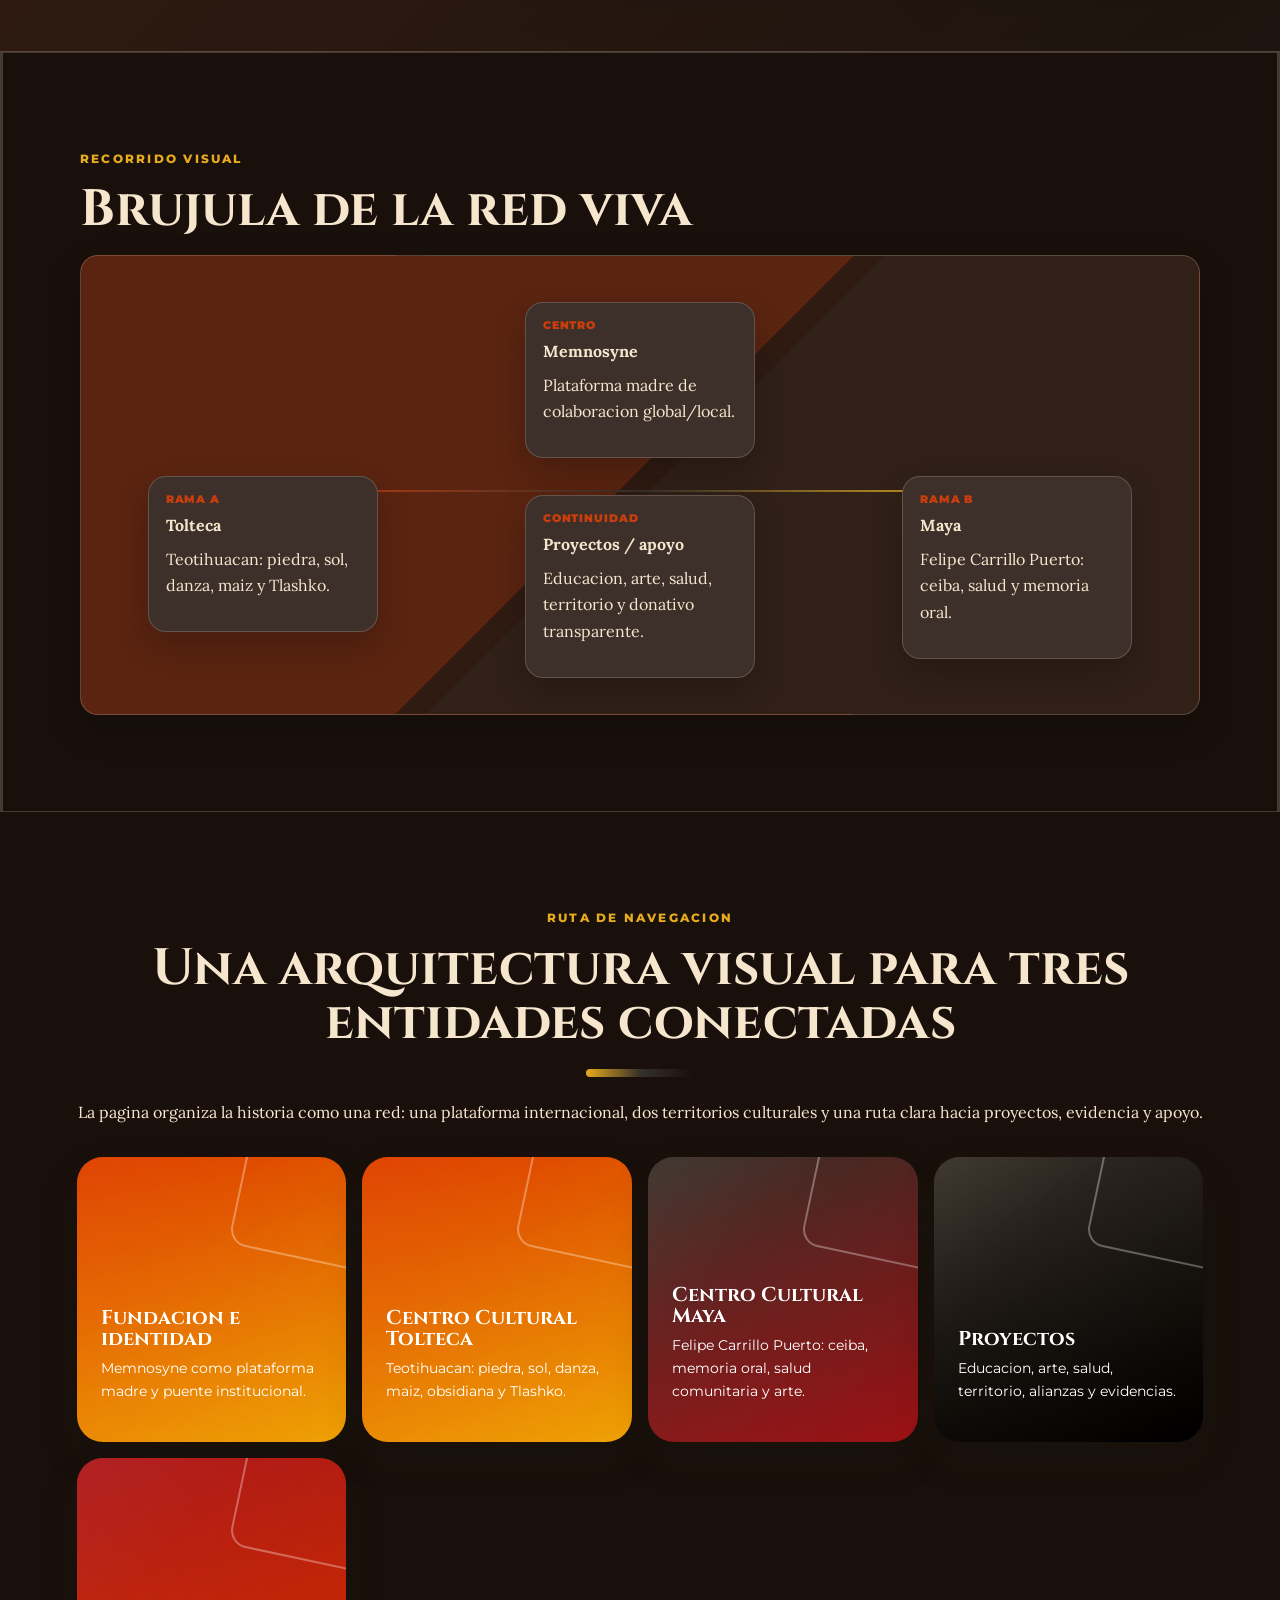
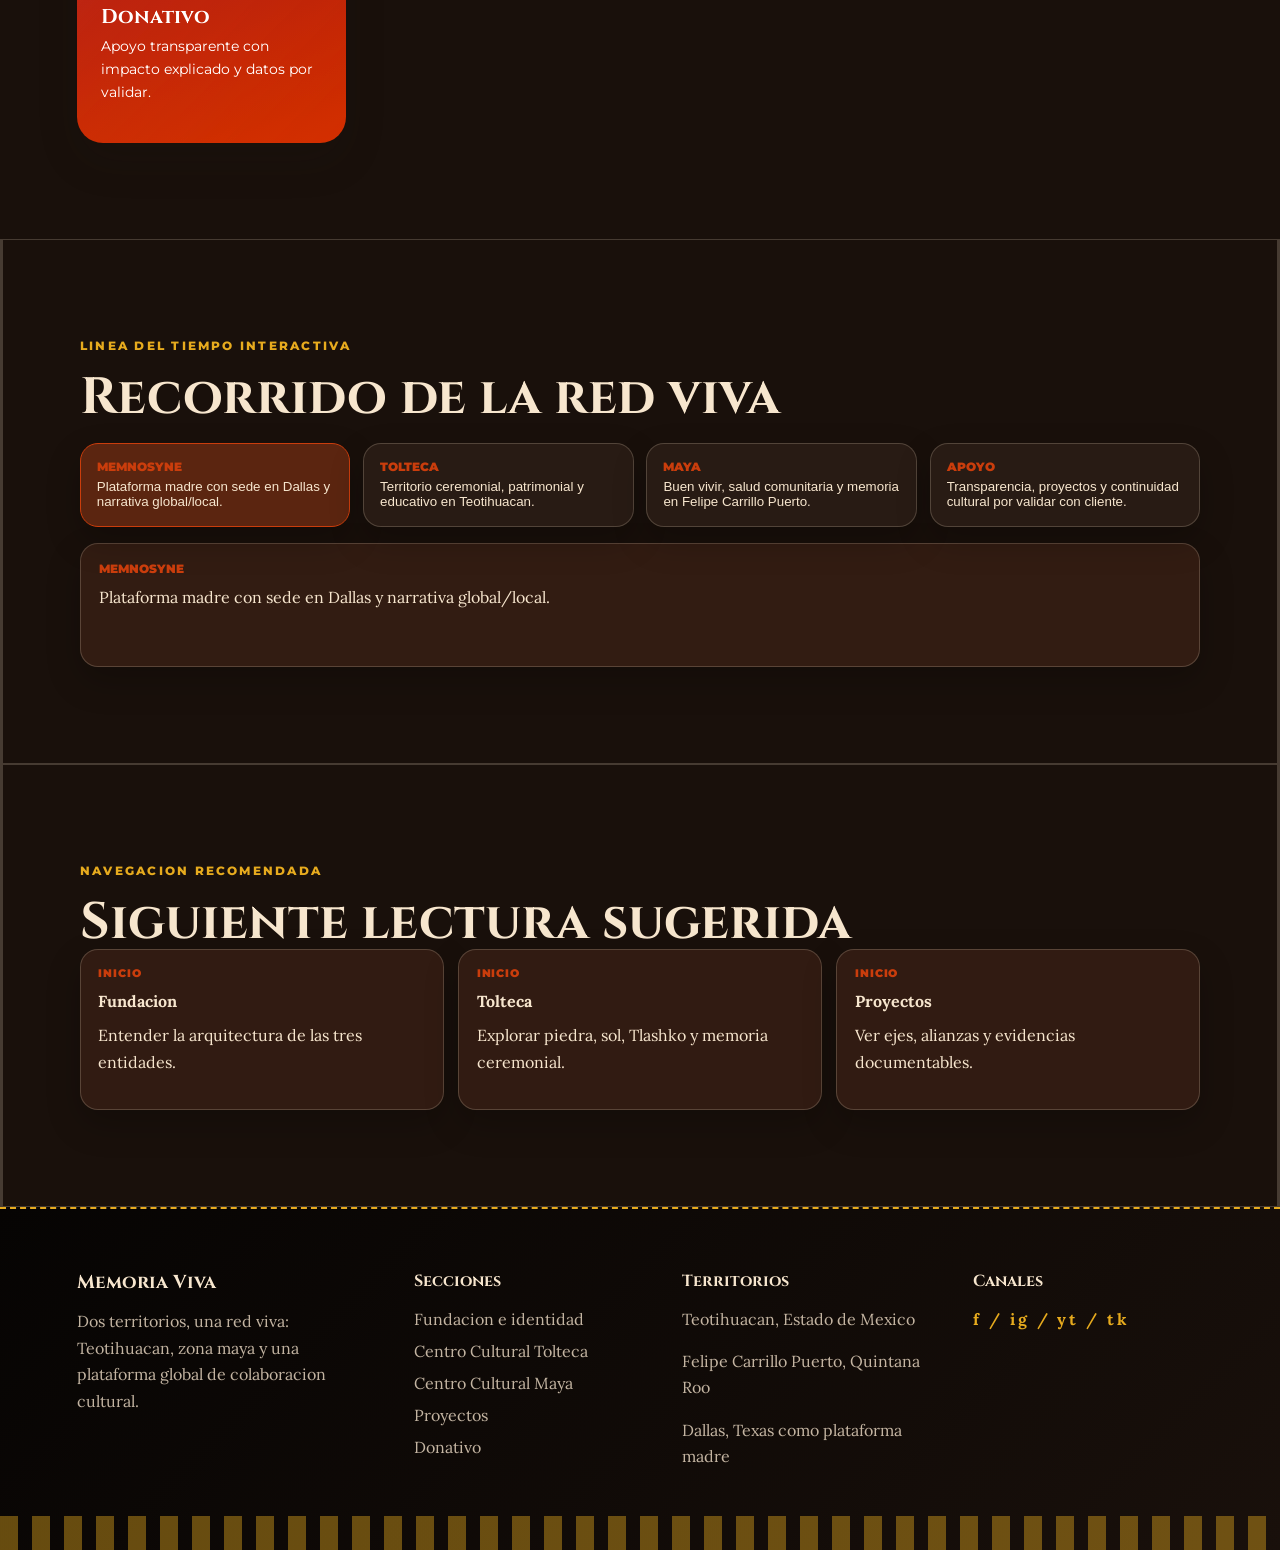
==== commit b541f12d: "Add responsive view toggle v1.2.11" ====
--- a/index.html
+++ b/index.html
@@ -1,6 +1,6 @@
-﻿<!DOCTYPE html><html lang="es"><head><meta charset="UTF-8"><meta name="viewport" content="width=device-width, initial-scale=1.0"><title>Inicio | Memoria Viva</title><link rel="preconnect" href="https://fonts.googleapis.com">
+<!DOCTYPE html><html lang="es"><head><meta charset="UTF-8"><meta name="viewport" content="width=device-width, initial-scale=1.0"><title>Inicio | Memoria Viva</title><link rel="preconnect" href="https://fonts.googleapis.com">
 <link rel="preconnect" href="https://fonts.gstatic.com" crossorigin>
-<link href="https://fonts.googleapis.com/css2?family=Cinzel:wght@500;600;700&family=Cinzel+Decorative:wght@700&family=Cormorant+Garamond:wght@500;600;700&family=EB+Garamond:wght@500;600;700&family=Lora:wght@400;500;600;700&family=Montserrat:wght@300;500;600;700;800&family=Poppins:wght@400;500;600;700;800&display=swap" rel="stylesheet"><link rel="stylesheet" href="styles.css?v=1.2.10"><link rel="stylesheet" href="section-creativity.css?v=1.2.10"><link rel="stylesheet" href="wireframe.css?v=1.2.10"><link rel="stylesheet" href="content-lab.css?v=1.2.10"><link rel="stylesheet" href="animations.css?v=1.2.10"></head><body class=""><header class="navbar">
+<link href="https://fonts.googleapis.com/css2?family=Cinzel:wght@500;600;700&family=Cinzel+Decorative:wght@700&family=Cormorant+Garamond:wght@500;600;700&family=EB+Garamond:wght@500;600;700&family=Lora:wght@400;500;600;700&family=Montserrat:wght@300;500;600;700;800&family=Poppins:wght@400;500;600;700;800&display=swap" rel="stylesheet"><link rel="stylesheet" href="styles.css?v=1.2.11"><link rel="stylesheet" href="section-creativity.css?v=1.2.11"><link rel="stylesheet" href="wireframe.css?v=1.2.11"><link rel="stylesheet" href="content-lab.css?v=1.2.11"><link rel="stylesheet" href="animations.css?v=1.2.11"></head><body class=""><header class="navbar">
 <a class="brand" href="index.html"><span class="brand-symbol">CC</span><span><small>Centro Cultural</small>Tolteca<br><em>de Teotihuacan</em></span></a>
 <nav>
 <a href="fundacion-identidad.html">Fundacion</a>
@@ -10,12 +10,12 @@
 <a href="donativo.html">Donativo</a>
 </nav>
 <a class="btn btn-primary" href="donativo.html">Dona ahora</a>
-</header><main><section class="hero home-ritual-hero" style='--img:url("assets/inicio-danza-tolteca.jpeg")'><div class="hero-content"><p class="eyebrow">Dos territorios - una red viva</p><h1>Memoria viva en Teotihuacan y la zona maya</h1><div class="divider"></div><p>Landing inicial para presentar el ecosistema formado por Memnosyne Institute, el Centro Cultural Tolteca de Teotihuacan AC y el Centro Comunitario U Kuuchil K Ch'ilbalo'on.</p><div class="hero-actions"><a class="btn btn-primary" href="fundacion-identidad.html">Explorar secciones -></a><a class="btn btn-outline" href="#distribucion">Ver distribucion</a></div></div></section><section class="home-photo-intro section-pad"><div class="home-photo-copy"><p class="eyebrow">Presencia territorial</p><h2>Danza, memoria y continuidad cultural</h2><div class="divider"></div><p>El inicio abre con imagenes de danza y memoria viva para que la primera lectura sea cultural, humana y territorial antes de entrar a las secciones de Fundacion, Tolteca, Maya, Proyectos y Donativo.</p></div><div class="home-photo-grid"><figure><img src="assets/inicio-danza-tolteca.jpeg" alt="Danza ceremonial en territorio abierto"><figcaption>Territorio ceremonial</figcaption></figure><figure><img src="assets/inicio-retrato-maya.jpeg" alt="Retrato ceremonial con penacho y pintura facial"><figcaption>Memoria viva</figcaption></figure></div></section><section id="distribucion" class="section-pad"><div class="center"><p class="eyebrow">Distribucion recomendada</p><h2>5 secciones con colores mas vivos</h2><div class="divider"></div><p>La pagina se organiza en cinco subpaginas para que cada tema tenga su propia narrativa visual, color dominante y contenido resumido.</p></div><div class="route-grid"><a class="route-card" href="fundacion-identidad.html" style="--c1:#C85A1E;--c2:#1FBE9E"><div><h3>Fundacion e identidad</h3><p>Narrativa general, Memnosyne y sistema visual.</p></div></a><a class="route-card" href="centro-tolteca.html" style="--c1:#CA3D0C;--c2:#7A3428"><div><h3>Centro Cultural Tolteca</h3><p>Teotihuacan, ceremonia, Tlashko y patrimonio.</p></div></a><a class="route-card" href="centro-maya.html" style="--c1:#1FBE9E;--c2:#AE0253"><div><h3>Centro Cultural Maya</h3><p>Buen vivir, lengua, salud y memoria comunitaria.</p></div></a><a class="route-card" href="proyectos.html" style="--c1:#68712C;--c2:#243F60"><div><h3>Proyectos</h3><p>Educacion, arte, salud, ambiente y alianzas.</p></div></a><a class="route-card" href="donativo.html" style="--c1:#F01136;--c2:#F09D29"><div><h3>Donativo</h3><p>Apoyo, transparencia y llamados a la accion.</p></div></a></div></section><section class="color-strip"><div style="background:#C85A1E">Fundacion <code>#C85A1E</code></div><div style="background:#CA3D0C">Tolteca <code>#CA3D0C</code></div><div style="background:#1FBE9E">Maya <code>#1FBE9E</code></div><div style="background:#68712C">Proyectos <code>#68712C</code></div><div style="background:#F01136">Donativo <code>#F01136</code></div></section><section class="wireframe-lab section-pad"><div class="wf-layout-showcase"><article class="wf-feature"><div class="wf-copy"><span>Contexto</span><b>Resumen + apoyo visual</b><p>Contenido basado en el informe analitico.</p></div><div class="wf-image-slot">Imagen documental</div></article><article class="wf-facts"><div><b>Dato</b><span>Dato del informe</span></div><div><b>Dato</b><span>Dato del informe</span></div><div><b>Dato</b><span>Dato del informe</span></div><div><b>Dato</b><span>Dato del informe</span></div></article><article class="wf-quote"><span>Cita / frase guia</span><p>Texto de apoyo para revisar jerarquia, ritmo y lectura.</p></article><article class="wf-steps"><div><span>01</span><b>Bloque secuencial</b><p>Dato contextual extraido del informe.</p></div><div><span>02</span><b>Bloque secuencial</b><p>Dato contextual del informe.</p></div><div><span>03</span><b>Bloque secuencial</b><p>Evidencia documental por integrar.</p></div></article><article class="wf-media-grid"><div>Foto</div><div>Archivo</div><div>Testimonio</div><div>Territorio</div></article><article class="wf-sidebar-layout"><aside>Recorrido</aside><div><b>Contenido extendido</b><p>Desarrollo ampliado para explicar contexto, territorio, programa, publico beneficiado y evidencia visual sugerida.</p><p>Este bloque sirve para probar una version final con lectura continua, imagenes documentales y jerarquia editorial.</p></div></article></div></section></main><footer class="footer">
+</header><main><section class="hero home-ritual-hero" style='--img:url("assets/inicio-danza-tolteca.jpeg")'><div class="hero-content"><p class="eyebrow">Dos territorios - una red viva</p><h1>Memoria viva en Teotihuacan y la zona maya</h1><div class="divider"></div><p>Landing inicial para presentar el ecosistema formado por Memnosyne Institute, el Centro Cultural Tolteca de Teotihuacan AC y el Centro Comunitario U Kuuchil K Ch'ilbalo'on.</p><div class="hero-actions"><a class="btn btn-primary" href="fundacion-identidad.html">Explorar secciones -></a><a class="btn btn-outline" href="#distribucion">Ver distribucion</a></div></div></section><section class="home-photo-intro section-pad"><div class="home-photo-copy"><p class="eyebrow">Presencia territorial</p><h2>Danza, memoria y continuidad cultural</h2><div class="divider"></div><p>El inicio abre con imagenes de danza y memoria viva para que la primera lectura sea cultural, humana y territorial antes de entrar a las secciones de Fundacion, Tolteca, Maya, Proyectos y Donativo.</p></div><div class="home-photo-grid"><figure><img src="assets/inicio-danza-tolteca.jpeg" alt="Danza ceremonial en territorio abierto"><figcaption>Territorio ceremonial</figcaption></figure><figure><img src="assets/inicio-retrato-maya.jpeg" alt="Retrato ceremonial con penacho y pintura facial"><figcaption>Memoria viva</figcaption></figure></div></section><section id="distribucion" class="section-pad"><div class="center"><p class="eyebrow">Distribucion recomendada</p><h2>5 secciones con colores mas vivos</h2><div class="divider"></div><p>La pagina se organiza en cinco subpaginas para que cada tema tenga su propia narrativa visual, color dominante y contenido resumido.</p></div><div class="route-grid"><a class="route-card" href="fundacion-identidad.html" style="--c1:#C85A1E;--c2:#1FBE9E"><div><h3>Fundacion e identidad</h3><p>Narrativa general, Memnosyne y sistema visual.</p></div></a><a class="route-card" href="centro-tolteca.html" style="--c1:#CA3D0C;--c2:#7A3428"><div><h3>Centro Cultural Tolteca</h3><p>Teotihuacan, ceremonia, Tlashko y patrimonio.</p></div></a><a class="route-card" href="centro-maya.html" style="--c1:#1FBE9E;--c2:#AE0253"><div><h3>Centro Cultural Maya</h3><p>Buen vivir, lengua, salud y memoria comunitaria.</p></div></a><a class="route-card" href="proyectos.html" style="--c1:#68712C;--c2:#243F60"><div><h3>Proyectos</h3><p>Educacion, arte, salud, ambiente y alianzas.</p></div></a><a class="route-card" href="donativo.html" style="--c1:#F01136;--c2:#F09D29"><div><h3>Donativo</h3><p>Apoyo, transparencia y llamados a la accion.</p></div></a></div></section><section class="wireframe-lab section-pad"><div class="wf-layout-showcase"><article class="wf-feature"><div class="wf-copy"><span>Contexto</span><b>Resumen + apoyo visual</b><p>Contenido basado en el informe analitico.</p></div><div class="wf-image-slot">Imagen documental</div></article><article class="wf-facts"><div><b>Dato</b><span>Dato del informe</span></div><div><b>Dato</b><span>Dato del informe</span></div><div><b>Dato</b><span>Dato del informe</span></div><div><b>Dato</b><span>Dato del informe</span></div></article><article class="wf-quote"><span>Cita / frase guia</span><p>Texto de apoyo para revisar jerarquia, ritmo y lectura.</p></article><article class="wf-steps"><div><span>01</span><b>Bloque secuencial</b><p>Dato contextual extraido del informe.</p></div><div><span>02</span><b>Bloque secuencial</b><p>Dato contextual del informe.</p></div><div><span>03</span><b>Bloque secuencial</b><p>Evidencia documental por integrar.</p></div></article><article class="wf-media-grid"><div>Foto</div><div>Archivo</div><div>Testimonio</div><div>Territorio</div></article><article class="wf-sidebar-layout"><aside>Recorrido</aside><div><b>Contenido extendido</b><p>Desarrollo ampliado para explicar contexto, territorio, programa, publico beneficiado y evidencia visual sugerida.</p><p>Este bloque sirve para probar una version final con lectura continua, imagenes documentales y jerarquia editorial.</p></div></article></div></section></main><footer class="footer">
 <div><h3>Centro Cultural Tolteca</h3><p>Identidad visual modular: dos territorios, una red viva y una mision comunitaria.</p></div>
 <div><h4>Secciones</h4><a href="fundacion-identidad.html">Fundacion e identidad</a><a href="centro-tolteca.html">Centro Cultural Tolteca</a><a href="centro-maya.html">Centro Cultural Maya</a><a href="proyectos.html">Proyectos</a><a href="donativo.html">Donativo</a></div>
 <div><h4>Territorios</h4><p>Teotihuacan, Estado de Mexico</p><p>Felipe Carrillo Puerto, Quintana Roo</p><p>Dallas, Texas como plataforma madre</p></div>
 <div><h4>Siguenos</h4><p class="socials">f / ig / yt / tk</p></div>
-</footer><script src="palette.js?v=1.2.10" defer></script><script src="wireframe.js?v=1.2.10" defer></script><script src="version.js?v=1.2.10" defer></script><script src="interactions.js?v=1.2.10" defer></script></body></html>
+</footer><script src="palette.js?v=1.2.11" defer></script><script src="wireframe.js?v=1.2.11" defer></script><script src="version.js?v=1.2.11" defer></script><script src="interactions.js?v=1.2.11" defer></script></body></html>
 
 
 
--- a/animations.css
+++ b/animations.css
@@ -937,6 +937,322 @@
     animation-iteration-count: 1 !important;
     scroll-behavior: auto !important;
     transition-duration: 0.01ms !important;
+  }
+}
+
+/* v1.2.11: clean final view, optional mockup view, and stronger responsive behavior. */
+html,
+body {
+  max-width: 100%;
+  overflow-x: hidden;
+}
+
+.palette-control,
+.palette-switcher,
+.version-badge,
+.wireframe-note,
+.color-strip,
+section:has(.palette-grid) {
+  display: none !important;
+}
+
+.view-mode-control {
+  position: fixed;
+  right: 16px;
+  bottom: 16px;
+  z-index: 160;
+  display: grid;
+  grid-template-columns: 1fr 1fr;
+  gap: 6px;
+  width: min(300px, calc(100vw - 24px));
+  padding: 8px;
+  border: 1px solid color-mix(in srgb, var(--line) 82%, var(--accent));
+  border-radius: 999px;
+  background: color-mix(in srgb, var(--hueso) 92%, transparent);
+  box-shadow: 0 18px 44px color-mix(in srgb, var(--shadow) 78%, transparent);
+  backdrop-filter: blur(16px);
+  font-family: "Montserrat", "Poppins", sans-serif;
+}
+
+.view-mode-option {
+  min-height: 42px;
+  border: 0;
+  border-radius: 999px;
+  background: transparent;
+  color: var(--cafe);
+  font-family: inherit;
+  font-size: 0.7rem;
+  font-weight: 900;
+  letter-spacing: 0.03em;
+  text-transform: uppercase;
+  cursor: pointer;
+  transition:
+    background 0.2s ease,
+    color 0.2s ease,
+    transform 0.2s ease;
+}
+
+.view-mode-option:hover,
+.view-mode-option:focus-visible {
+  outline: none;
+  transform: translateY(-1px);
+}
+
+.view-mode-option.is-active {
+  background: linear-gradient(135deg, var(--accent), var(--accent2));
+  color: var(--blanco);
+}
+
+body.final-view-mode .wireframe-lab {
+  display: none !important;
+}
+
+body.final-view-mode .wireframe-video-layer {
+  display: none;
+}
+
+body.final-view-mode .section-pad::before,
+body.final-view-mode .card::before {
+  content: none !important;
+}
+
+body.wireframe-mode .wireframe-lab {
+  display: block;
+}
+
+body.wireframe-mode .wireframe-video-layer {
+  display: none;
+}
+
+body.wireframe-mode .hero,
+body.wireframe-mode .section-hero {
+  background:
+    linear-gradient(120deg, var(--hero-dark), var(--hero-mid), var(--hero-soft)) !important;
+}
+
+body.wireframe-mode .visual {
+  background:
+    repeating-linear-gradient(
+      45deg,
+      color-mix(in srgb, var(--accent) 12%, transparent) 0 12px,
+      transparent 12px 24px
+    ),
+    color-mix(in srgb, var(--hueso) 88%, var(--accent) 12%) !important;
+}
+
+body.wireframe-mode .hero-media,
+body.wireframe-mode .home-photo-grid figure {
+  display: grid;
+  place-items: center;
+  border: 2px dashed color-mix(in srgb, var(--accent) 70%, var(--dorado));
+  background:
+    repeating-linear-gradient(
+      -45deg,
+      color-mix(in srgb, var(--accent) 14%, transparent) 0 14px,
+      transparent 14px 28px
+    ),
+    color-mix(in srgb, var(--hueso) 90%, var(--accent) 10%);
+  box-shadow: none;
+}
+
+body.wireframe-mode .hero-media::before,
+body.wireframe-mode .home-photo-grid figure::before,
+body.wireframe-mode .visual::after {
+  content: "IMAGEN / RECURSO VISUAL";
+  position: relative;
+  z-index: 3;
+  display: inline-flex;
+  align-items: center;
+  justify-content: center;
+  max-width: calc(100% - 2rem);
+  min-height: 42px;
+  padding: 0.75rem 1rem;
+  border: 1px solid var(--line);
+  border-radius: 12px;
+  background: color-mix(in srgb, var(--hueso) 92%, transparent);
+  color: var(--cafe);
+  font: 900 0.72rem/1.2 "Montserrat", "Poppins", sans-serif;
+  letter-spacing: 0.06em;
+  text-align: center;
+  text-transform: uppercase;
+}
+
+body.wireframe-mode .hero-media img,
+body.wireframe-mode .home-photo-grid img {
+  position: absolute;
+  inset: 0;
+  opacity: 0;
+}
+
+body.wireframe-mode .visual span {
+  position: relative;
+  left: auto;
+  bottom: auto;
+}
+
+.cards-grid {
+  grid-template-columns: repeat(auto-fit, minmax(min(100%, 260px), 1fr));
+}
+
+.route-grid {
+  grid-template-columns: repeat(auto-fit, minmax(min(100%, 220px), 1fr));
+}
+
+.axis-filter-grid {
+  grid-template-columns: repeat(auto-fit, minmax(min(100%, 190px), 1fr));
+}
+
+.projects-matrix .axis-matrix-v2,
+.wf-axis-matrix {
+  overflow-x: auto;
+  overscroll-behavior-x: contain;
+}
+
+.axis-matrix-v2 {
+  grid-template-columns: minmax(92px, 0.8fr) repeat(4, minmax(120px, 1fr));
+}
+
+.trust-table {
+  overflow-x: auto;
+}
+
+.trust-table > div {
+  min-width: 760px;
+}
+
+.has-hero-media {
+  grid-template-columns: minmax(0, 1fr) minmax(300px, 0.86fr);
+  min-height: clamp(560px, 70vh, 760px);
+}
+
+.has-hero-media .hero-content,
+.hero-content {
+  min-width: 0;
+}
+
+.hero-media {
+  width: 100%;
+  max-width: 620px;
+  justify-self: end;
+}
+
+h1,
+h2,
+h3,
+.btn,
+.view-mode-option {
+  overflow-wrap: anywhere;
+}
+
+@media (max-width: 1120px) {
+  .has-hero-media {
+    grid-template-columns: minmax(0, 1fr);
+    align-content: center;
+    min-height: auto;
+    padding-block: clamp(4.5rem, 9vw, 7rem);
+  }
+
+  .hero-media {
+    justify-self: start;
+    max-width: min(720px, 100%);
+  }
+
+  .grid-2 {
+    gap: 2rem;
+  }
+}
+
+@media (max-width: 860px) {
+  .navbar {
+    gap: 0.8rem;
+  }
+
+  .navbar nav {
+    gap: 0.9rem;
+    white-space: nowrap;
+  }
+
+  .hero,
+  .section-hero {
+    min-height: auto;
+    padding: 4.8rem 5vw;
+  }
+
+  .hero-content p:not(.eyebrow) {
+    font-size: 0.98rem;
+  }
+
+  .timeline-track,
+  .recommendation-grid,
+  .payment-grid,
+  .impact-ladder {
+    grid-template-columns: 1fr;
+  }
+
+  .axis-matrix-v2 {
+    grid-template-columns: repeat(2, minmax(0, 1fr));
+  }
+
+  .axis-matrix-v2 > * {
+    min-height: 62px;
+  }
+
+  .wf-axis-matrix {
+    grid-template-columns: 1fr 1fr;
+  }
+}
+
+@media (max-width: 620px) {
+  .view-mode-control {
+    left: 10px;
+    right: 10px;
+    bottom: 10px;
+    width: auto;
+  }
+
+  .view-mode-option {
+    min-height: 40px;
+    font-size: 0.62rem;
+  }
+
+  .section-pad {
+    padding: 3.6rem 5vw;
+  }
+
+  .hero,
+  .section-hero {
+    padding: 4rem 5vw;
+  }
+
+  .hero-actions,
+  .navbar,
+  .navbar nav {
+    align-items: stretch;
+  }
+
+  .hero-actions .btn,
+  .navbar .btn {
+    width: 100%;
+  }
+
+  .hero-media,
+  .home-photo-grid figure,
+  .visual {
+    min-height: 250px;
+    border-radius: 16px;
+  }
+
+  .home-photo-grid {
+    grid-template-columns: 1fr;
+  }
+
+  .axis-matrix-v2,
+  .wf-axis-matrix {
+    grid-template-columns: 1fr;
+  }
+
+  .trust-table > div {
+    min-width: 620px;
   }
 }
 
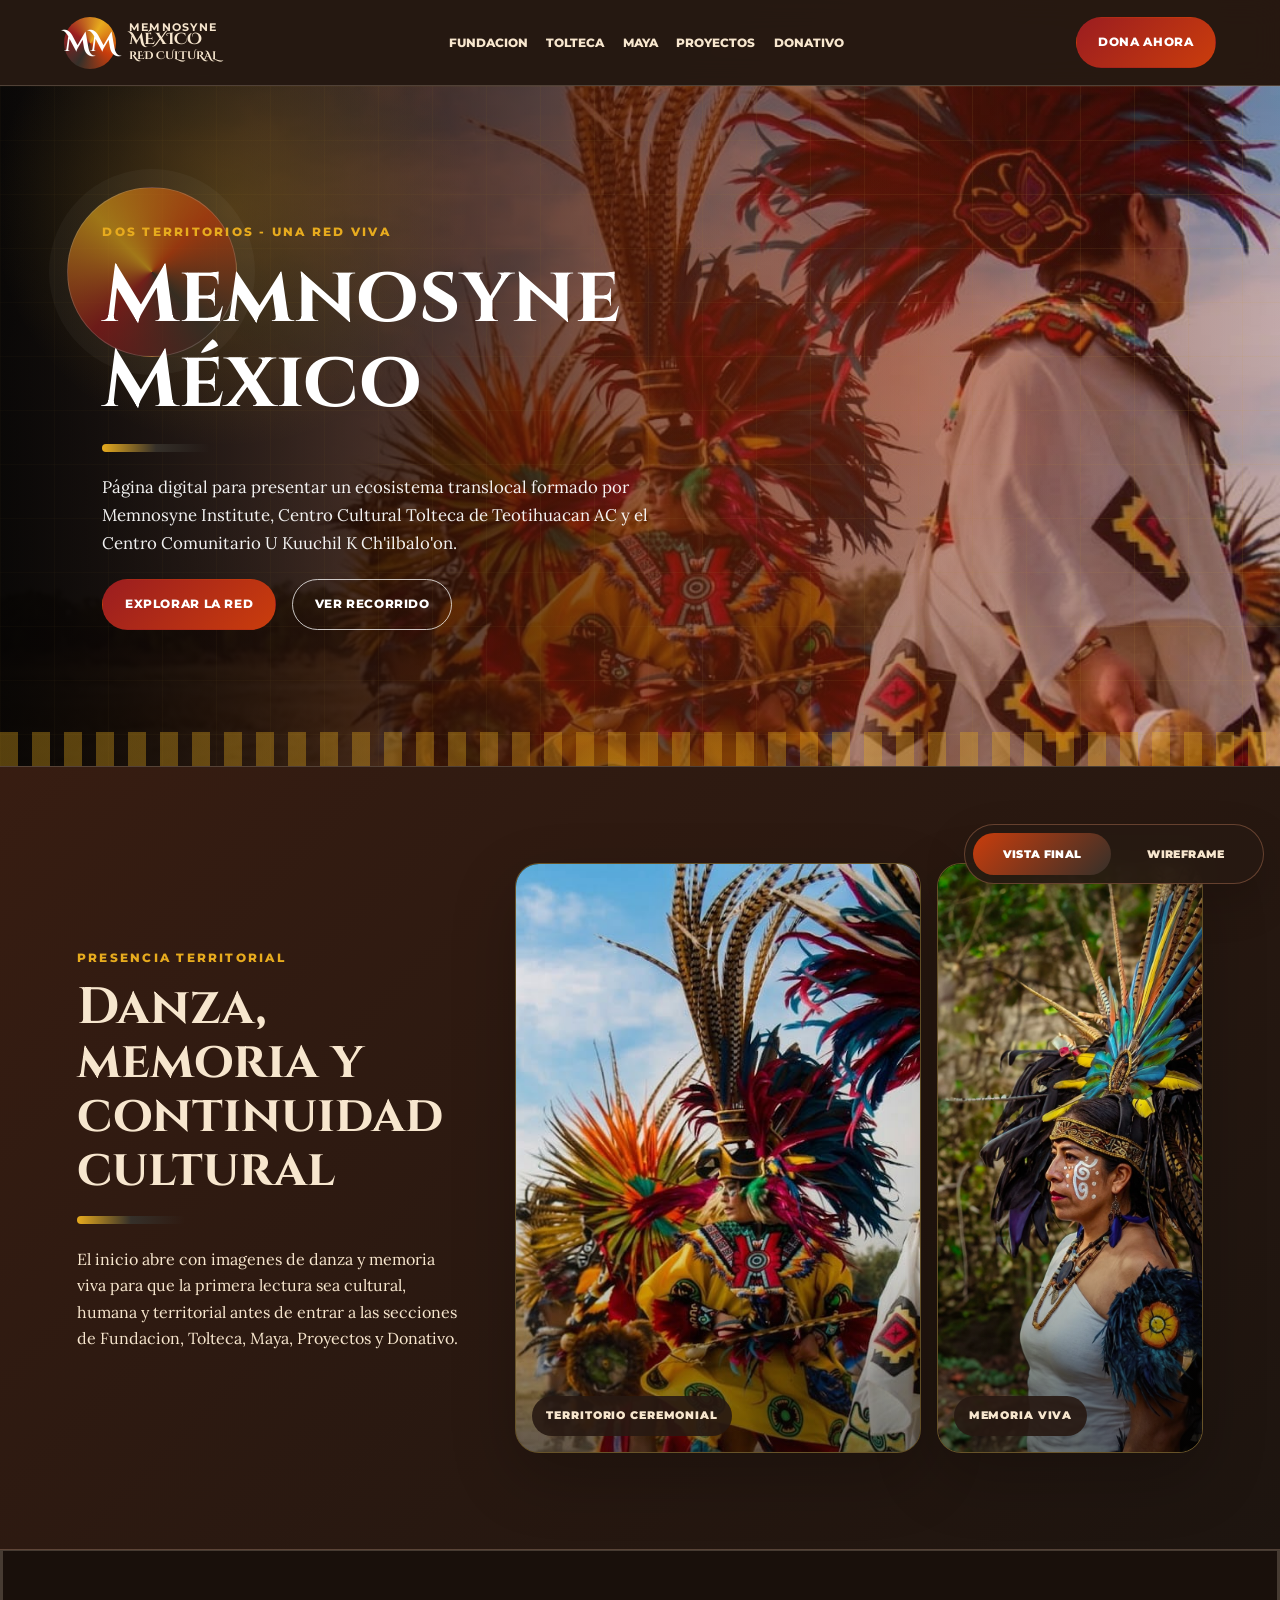
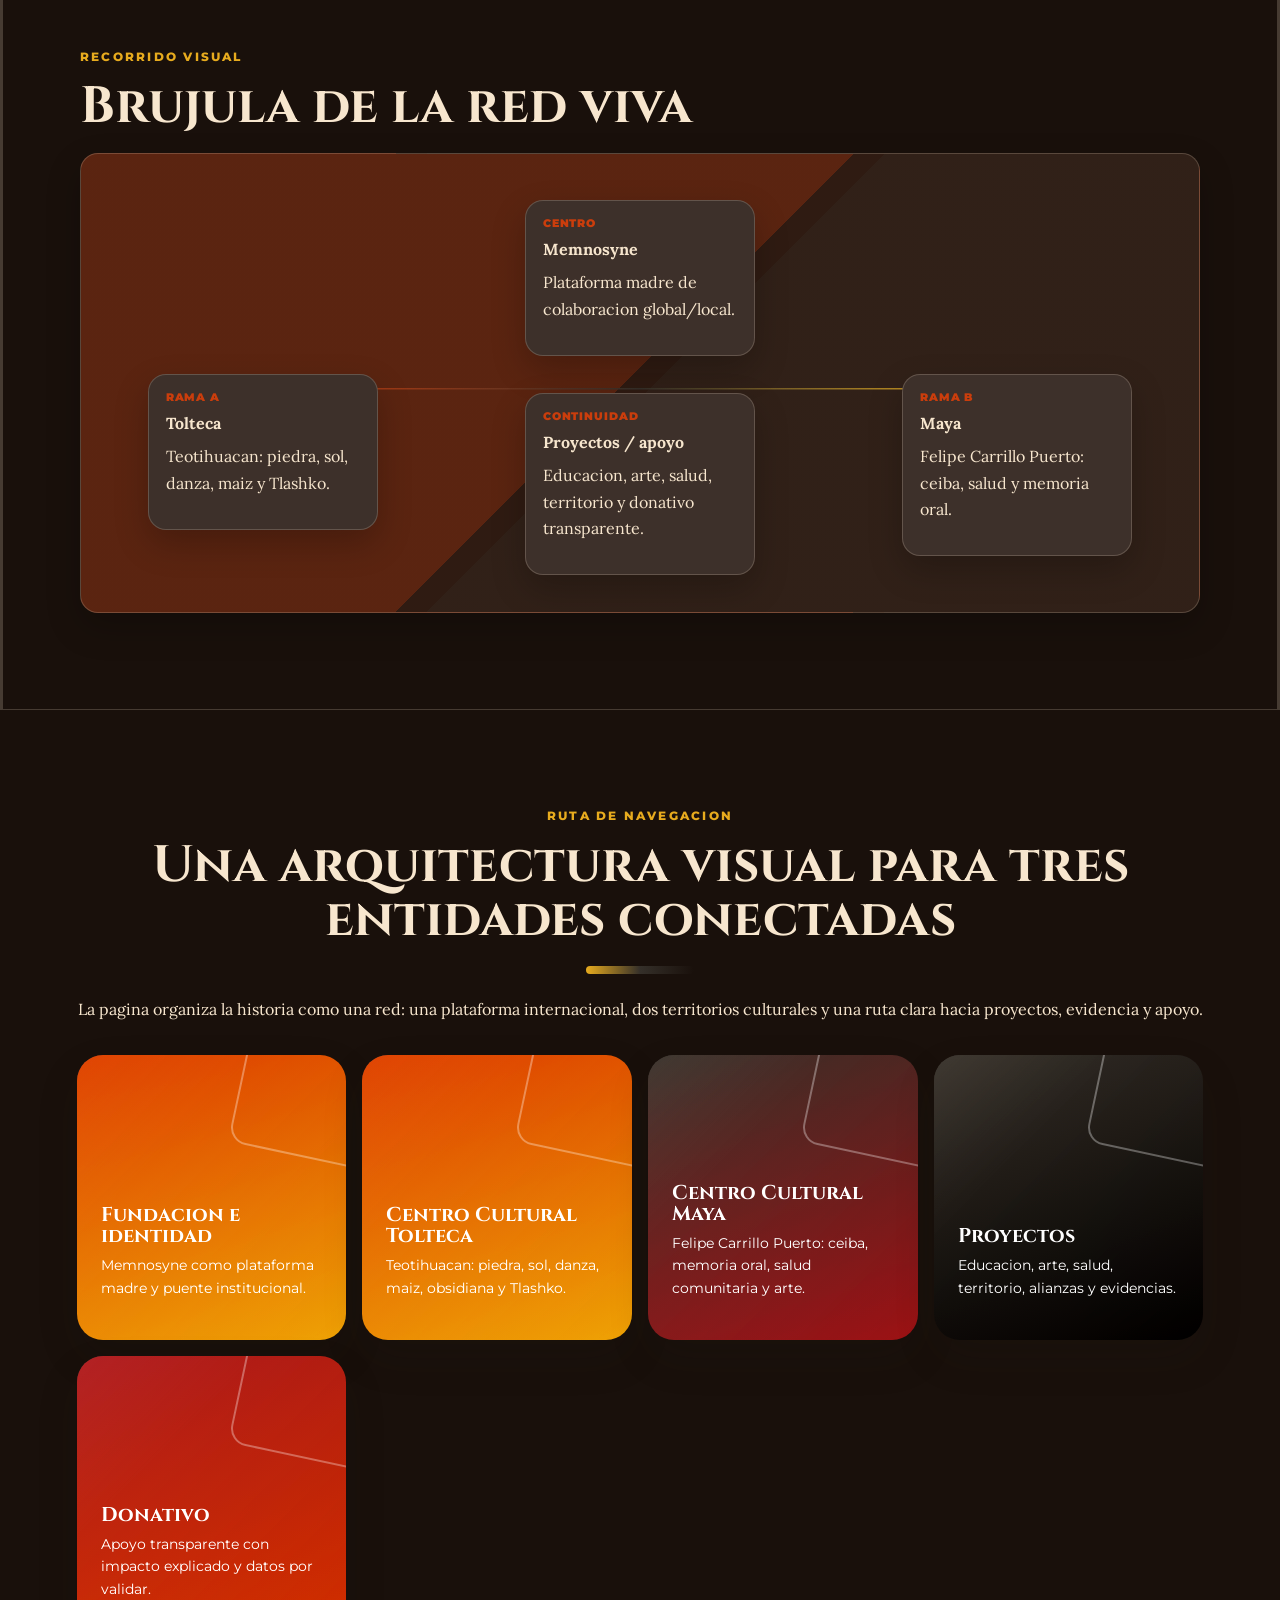
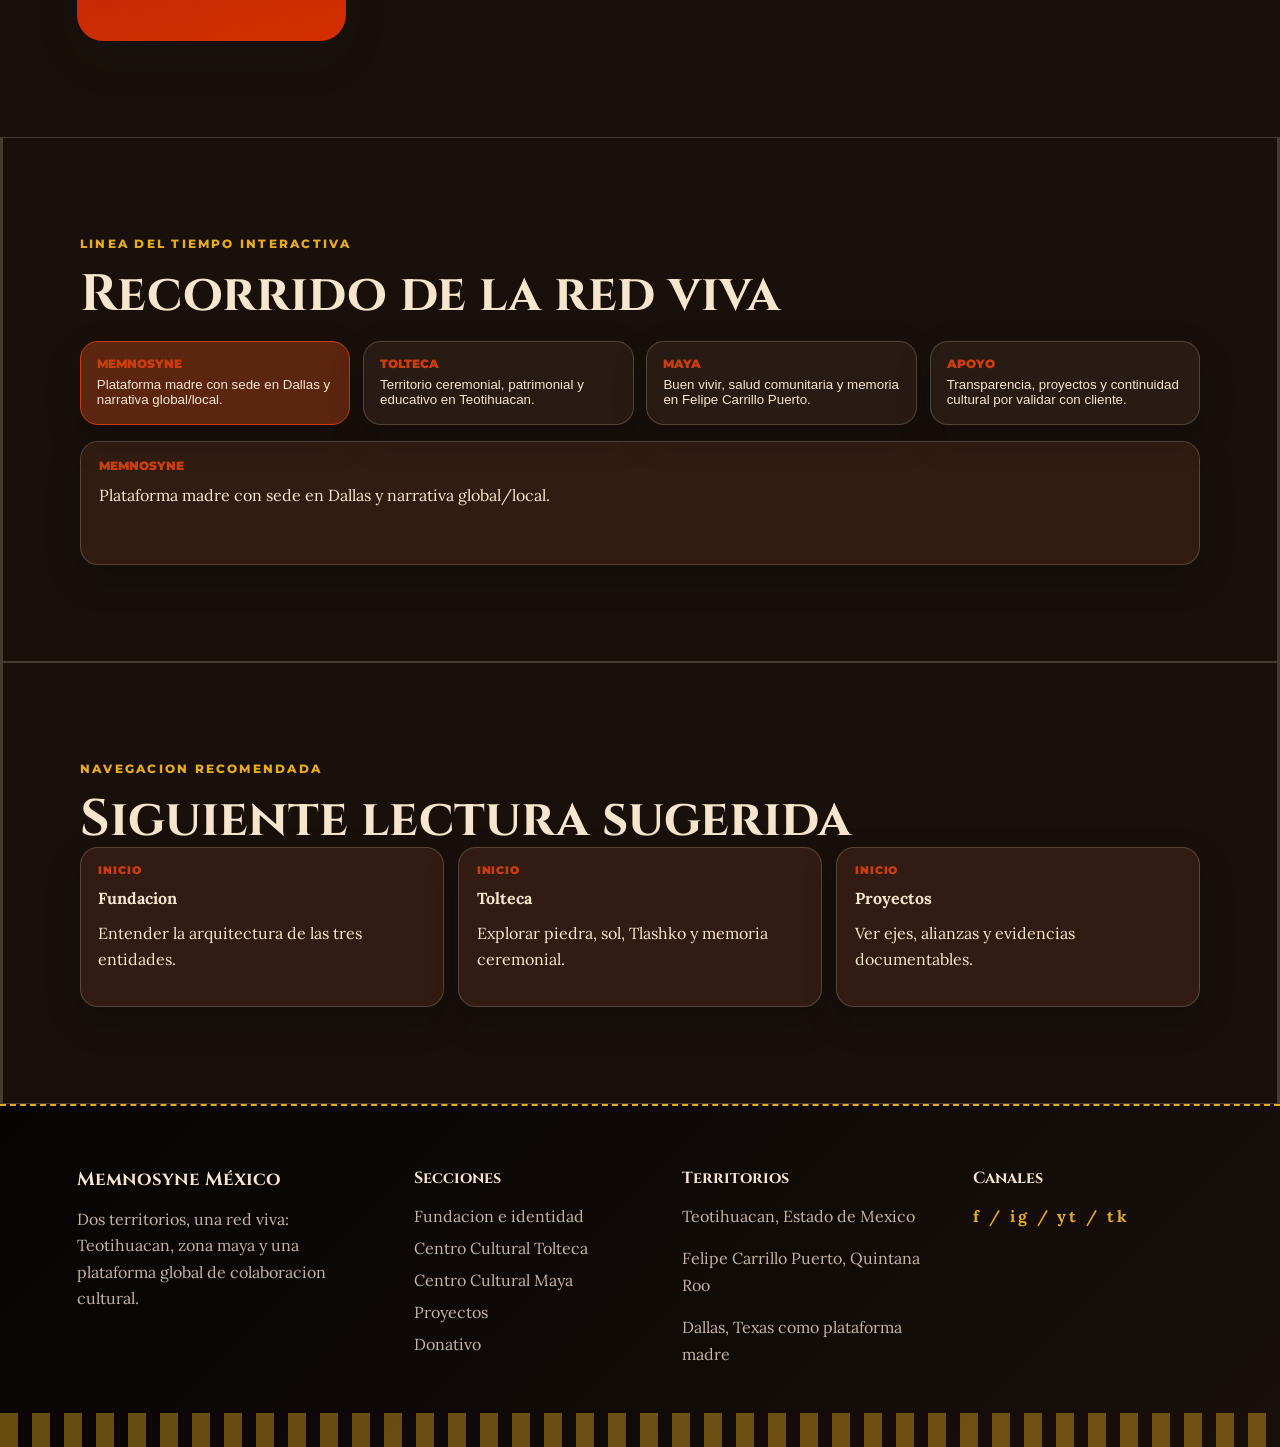
==== commit 13cd7fac: "Rename site to Memnosyne Mexico v1.2.12" ====
--- a/index.html
+++ b/index.html
@@ -1,7 +1,7 @@
-<!DOCTYPE html><html lang="es"><head><meta charset="UTF-8"><meta name="viewport" content="width=device-width, initial-scale=1.0"><title>Inicio | Memoria Viva</title><link rel="preconnect" href="https://fonts.googleapis.com">
+<!DOCTYPE html><html lang="es"><head><meta charset="UTF-8"><meta name="viewport" content="width=device-width, initial-scale=1.0"><title>Inicio | Memnosyne M&eacute;xico</title><link rel="preconnect" href="https://fonts.googleapis.com">
 <link rel="preconnect" href="https://fonts.gstatic.com" crossorigin>
-<link href="https://fonts.googleapis.com/css2?family=Cinzel:wght@500;600;700&family=Cinzel+Decorative:wght@700&family=Cormorant+Garamond:wght@500;600;700&family=EB+Garamond:wght@500;600;700&family=Lora:wght@400;500;600;700&family=Montserrat:wght@300;500;600;700;800&family=Poppins:wght@400;500;600;700;800&display=swap" rel="stylesheet"><link rel="stylesheet" href="styles.css?v=1.2.11"><link rel="stylesheet" href="section-creativity.css?v=1.2.11"><link rel="stylesheet" href="wireframe.css?v=1.2.11"><link rel="stylesheet" href="content-lab.css?v=1.2.11"><link rel="stylesheet" href="animations.css?v=1.2.11"></head><body class=""><header class="navbar">
-<a class="brand" href="index.html"><span class="brand-symbol">CC</span><span><small>Centro Cultural</small>Tolteca<br><em>de Teotihuacan</em></span></a>
+<link href="https://fonts.googleapis.com/css2?family=Cinzel:wght@500;600;700&family=Cinzel+Decorative:wght@700&family=Cormorant+Garamond:wght@500;600;700&family=EB+Garamond:wght@500;600;700&family=Lora:wght@400;500;600;700&family=Montserrat:wght@300;500;600;700;800&family=Poppins:wght@400;500;600;700;800&display=swap" rel="stylesheet"><link rel="stylesheet" href="styles.css?v=1.2.12"><link rel="stylesheet" href="section-creativity.css?v=1.2.12"><link rel="stylesheet" href="wireframe.css?v=1.2.12"><link rel="stylesheet" href="content-lab.css?v=1.2.12"><link rel="stylesheet" href="animations.css?v=1.2.12"></head><body class=""><header class="navbar">
+<a class="brand" href="index.html"><span class="brand-symbol">MM</span><span><small>Memnosyne</small>M&eacute;xico<br><em>red cultural</em></span></a>
 <nav>
 <a href="fundacion-identidad.html">Fundacion</a>
 <a href="centro-tolteca.html">Tolteca</a>
@@ -10,12 +10,12 @@
 <a href="donativo.html">Donativo</a>
 </nav>
 <a class="btn btn-primary" href="donativo.html">Dona ahora</a>
-</header><main><section class="hero home-ritual-hero" style='--img:url("assets/inicio-danza-tolteca.jpeg")'><div class="hero-content"><p class="eyebrow">Dos territorios - una red viva</p><h1>Memoria viva en Teotihuacan y la zona maya</h1><div class="divider"></div><p>Landing inicial para presentar el ecosistema formado por Memnosyne Institute, el Centro Cultural Tolteca de Teotihuacan AC y el Centro Comunitario U Kuuchil K Ch'ilbalo'on.</p><div class="hero-actions"><a class="btn btn-primary" href="fundacion-identidad.html">Explorar secciones -></a><a class="btn btn-outline" href="#distribucion">Ver distribucion</a></div></div></section><section class="home-photo-intro section-pad"><div class="home-photo-copy"><p class="eyebrow">Presencia territorial</p><h2>Danza, memoria y continuidad cultural</h2><div class="divider"></div><p>El inicio abre con imagenes de danza y memoria viva para que la primera lectura sea cultural, humana y territorial antes de entrar a las secciones de Fundacion, Tolteca, Maya, Proyectos y Donativo.</p></div><div class="home-photo-grid"><figure><img src="assets/inicio-danza-tolteca.jpeg" alt="Danza ceremonial en territorio abierto"><figcaption>Territorio ceremonial</figcaption></figure><figure><img src="assets/inicio-retrato-maya.jpeg" alt="Retrato ceremonial con penacho y pintura facial"><figcaption>Memoria viva</figcaption></figure></div></section><section id="distribucion" class="section-pad"><div class="center"><p class="eyebrow">Distribucion recomendada</p><h2>5 secciones con colores mas vivos</h2><div class="divider"></div><p>La pagina se organiza en cinco subpaginas para que cada tema tenga su propia narrativa visual, color dominante y contenido resumido.</p></div><div class="route-grid"><a class="route-card" href="fundacion-identidad.html" style="--c1:#C85A1E;--c2:#1FBE9E"><div><h3>Fundacion e identidad</h3><p>Narrativa general, Memnosyne y sistema visual.</p></div></a><a class="route-card" href="centro-tolteca.html" style="--c1:#CA3D0C;--c2:#7A3428"><div><h3>Centro Cultural Tolteca</h3><p>Teotihuacan, ceremonia, Tlashko y patrimonio.</p></div></a><a class="route-card" href="centro-maya.html" style="--c1:#1FBE9E;--c2:#AE0253"><div><h3>Centro Cultural Maya</h3><p>Buen vivir, lengua, salud y memoria comunitaria.</p></div></a><a class="route-card" href="proyectos.html" style="--c1:#68712C;--c2:#243F60"><div><h3>Proyectos</h3><p>Educacion, arte, salud, ambiente y alianzas.</p></div></a><a class="route-card" href="donativo.html" style="--c1:#F01136;--c2:#F09D29"><div><h3>Donativo</h3><p>Apoyo, transparencia y llamados a la accion.</p></div></a></div></section><section class="wireframe-lab section-pad"><div class="wf-layout-showcase"><article class="wf-feature"><div class="wf-copy"><span>Contexto</span><b>Resumen + apoyo visual</b><p>Contenido basado en el informe analitico.</p></div><div class="wf-image-slot">Imagen documental</div></article><article class="wf-facts"><div><b>Dato</b><span>Dato del informe</span></div><div><b>Dato</b><span>Dato del informe</span></div><div><b>Dato</b><span>Dato del informe</span></div><div><b>Dato</b><span>Dato del informe</span></div></article><article class="wf-quote"><span>Cita / frase guia</span><p>Texto de apoyo para revisar jerarquia, ritmo y lectura.</p></article><article class="wf-steps"><div><span>01</span><b>Bloque secuencial</b><p>Dato contextual extraido del informe.</p></div><div><span>02</span><b>Bloque secuencial</b><p>Dato contextual del informe.</p></div><div><span>03</span><b>Bloque secuencial</b><p>Evidencia documental por integrar.</p></div></article><article class="wf-media-grid"><div>Foto</div><div>Archivo</div><div>Testimonio</div><div>Territorio</div></article><article class="wf-sidebar-layout"><aside>Recorrido</aside><div><b>Contenido extendido</b><p>Desarrollo ampliado para explicar contexto, territorio, programa, publico beneficiado y evidencia visual sugerida.</p><p>Este bloque sirve para probar una version final con lectura continua, imagenes documentales y jerarquia editorial.</p></div></article></div></section></main><footer class="footer">
-<div><h3>Centro Cultural Tolteca</h3><p>Identidad visual modular: dos territorios, una red viva y una mision comunitaria.</p></div>
+</header><main><section class="hero home-ritual-hero" style='--img:url("assets/inicio-danza-tolteca.jpeg")'><div class="hero-content"><p class="eyebrow">Dos territorios - una red viva</p><h1>Memnosyne M&eacute;xico</h1><div class="divider"></div><p>Landing inicial para presentar el ecosistema formado por Memnosyne Institute, el Centro Cultural Tolteca de Teotihuacan AC y el Centro Comunitario U Kuuchil K Ch'ilbalo'on.</p><div class="hero-actions"><a class="btn btn-primary" href="fundacion-identidad.html">Explorar secciones -></a><a class="btn btn-outline" href="#distribucion">Ver distribucion</a></div></div></section><section class="home-photo-intro section-pad"><div class="home-photo-copy"><p class="eyebrow">Presencia territorial</p><h2>Danza, memoria y continuidad cultural</h2><div class="divider"></div><p>El inicio abre con imagenes de danza y memoria viva para que la primera lectura sea cultural, humana y territorial antes de entrar a las secciones de Fundacion, Tolteca, Maya, Proyectos y Donativo.</p></div><div class="home-photo-grid"><figure><img src="assets/inicio-danza-tolteca.jpeg" alt="Danza ceremonial en territorio abierto"><figcaption>Territorio ceremonial</figcaption></figure><figure><img src="assets/inicio-retrato-maya.jpeg" alt="Retrato ceremonial con penacho y pintura facial"><figcaption>Memoria viva</figcaption></figure></div></section><section id="distribucion" class="section-pad"><div class="center"><p class="eyebrow">Distribucion recomendada</p><h2>5 secciones con colores mas vivos</h2><div class="divider"></div><p>La pagina se organiza en cinco subpaginas para que cada tema tenga su propia narrativa visual, color dominante y contenido resumido.</p></div><div class="route-grid"><a class="route-card" href="fundacion-identidad.html" style="--c1:#C85A1E;--c2:#1FBE9E"><div><h3>Fundacion e identidad</h3><p>Narrativa general, Memnosyne y sistema visual.</p></div></a><a class="route-card" href="centro-tolteca.html" style="--c1:#CA3D0C;--c2:#7A3428"><div><h3>Centro Cultural Tolteca</h3><p>Teotihuacan, ceremonia, Tlashko y patrimonio.</p></div></a><a class="route-card" href="centro-maya.html" style="--c1:#1FBE9E;--c2:#AE0253"><div><h3>Centro Cultural Maya</h3><p>Buen vivir, lengua, salud y memoria comunitaria.</p></div></a><a class="route-card" href="proyectos.html" style="--c1:#68712C;--c2:#243F60"><div><h3>Proyectos</h3><p>Educacion, arte, salud, ambiente y alianzas.</p></div></a><a class="route-card" href="donativo.html" style="--c1:#F01136;--c2:#F09D29"><div><h3>Donativo</h3><p>Apoyo, transparencia y llamados a la accion.</p></div></a></div></section><section class="wireframe-lab section-pad"><div class="wf-layout-showcase"><article class="wf-feature"><div class="wf-copy"><span>Contexto</span><b>Resumen + apoyo visual</b><p>Contenido basado en el informe analitico.</p></div><div class="wf-image-slot">Imagen documental</div></article><article class="wf-facts"><div><b>Dato</b><span>Dato del informe</span></div><div><b>Dato</b><span>Dato del informe</span></div><div><b>Dato</b><span>Dato del informe</span></div><div><b>Dato</b><span>Dato del informe</span></div></article><article class="wf-quote"><span>Cita / frase guia</span><p>Texto de apoyo para revisar jerarquia, ritmo y lectura.</p></article><article class="wf-steps"><div><span>01</span><b>Bloque secuencial</b><p>Dato contextual extraido del informe.</p></div><div><span>02</span><b>Bloque secuencial</b><p>Dato contextual del informe.</p></div><div><span>03</span><b>Bloque secuencial</b><p>Evidencia documental por integrar.</p></div></article><article class="wf-media-grid"><div>Foto</div><div>Archivo</div><div>Testimonio</div><div>Territorio</div></article><article class="wf-sidebar-layout"><aside>Recorrido</aside><div><b>Contenido extendido</b><p>Desarrollo ampliado para explicar contexto, territorio, programa, publico beneficiado y evidencia visual sugerida.</p><p>Este bloque sirve para probar una version final con lectura continua, imagenes documentales y jerarquia editorial.</p></div></article></div></section></main><footer class="footer">
+<div><h3>Memnosyne M&eacute;xico</h3><p>Red cultural: dos territorios, memoria viva y una mision comunitaria.</p></div>
 <div><h4>Secciones</h4><a href="fundacion-identidad.html">Fundacion e identidad</a><a href="centro-tolteca.html">Centro Cultural Tolteca</a><a href="centro-maya.html">Centro Cultural Maya</a><a href="proyectos.html">Proyectos</a><a href="donativo.html">Donativo</a></div>
 <div><h4>Territorios</h4><p>Teotihuacan, Estado de Mexico</p><p>Felipe Carrillo Puerto, Quintana Roo</p><p>Dallas, Texas como plataforma madre</p></div>
 <div><h4>Siguenos</h4><p class="socials">f / ig / yt / tk</p></div>
-</footer><script src="palette.js?v=1.2.11" defer></script><script src="wireframe.js?v=1.2.11" defer></script><script src="version.js?v=1.2.11" defer></script><script src="interactions.js?v=1.2.11" defer></script></body></html>
+</footer><script src="palette.js?v=1.2.12" defer></script><script src="wireframe.js?v=1.2.12" defer></script><script src="version.js?v=1.2.12" defer></script><script src="interactions.js?v=1.2.12" defer></script></body></html>
 
 
 
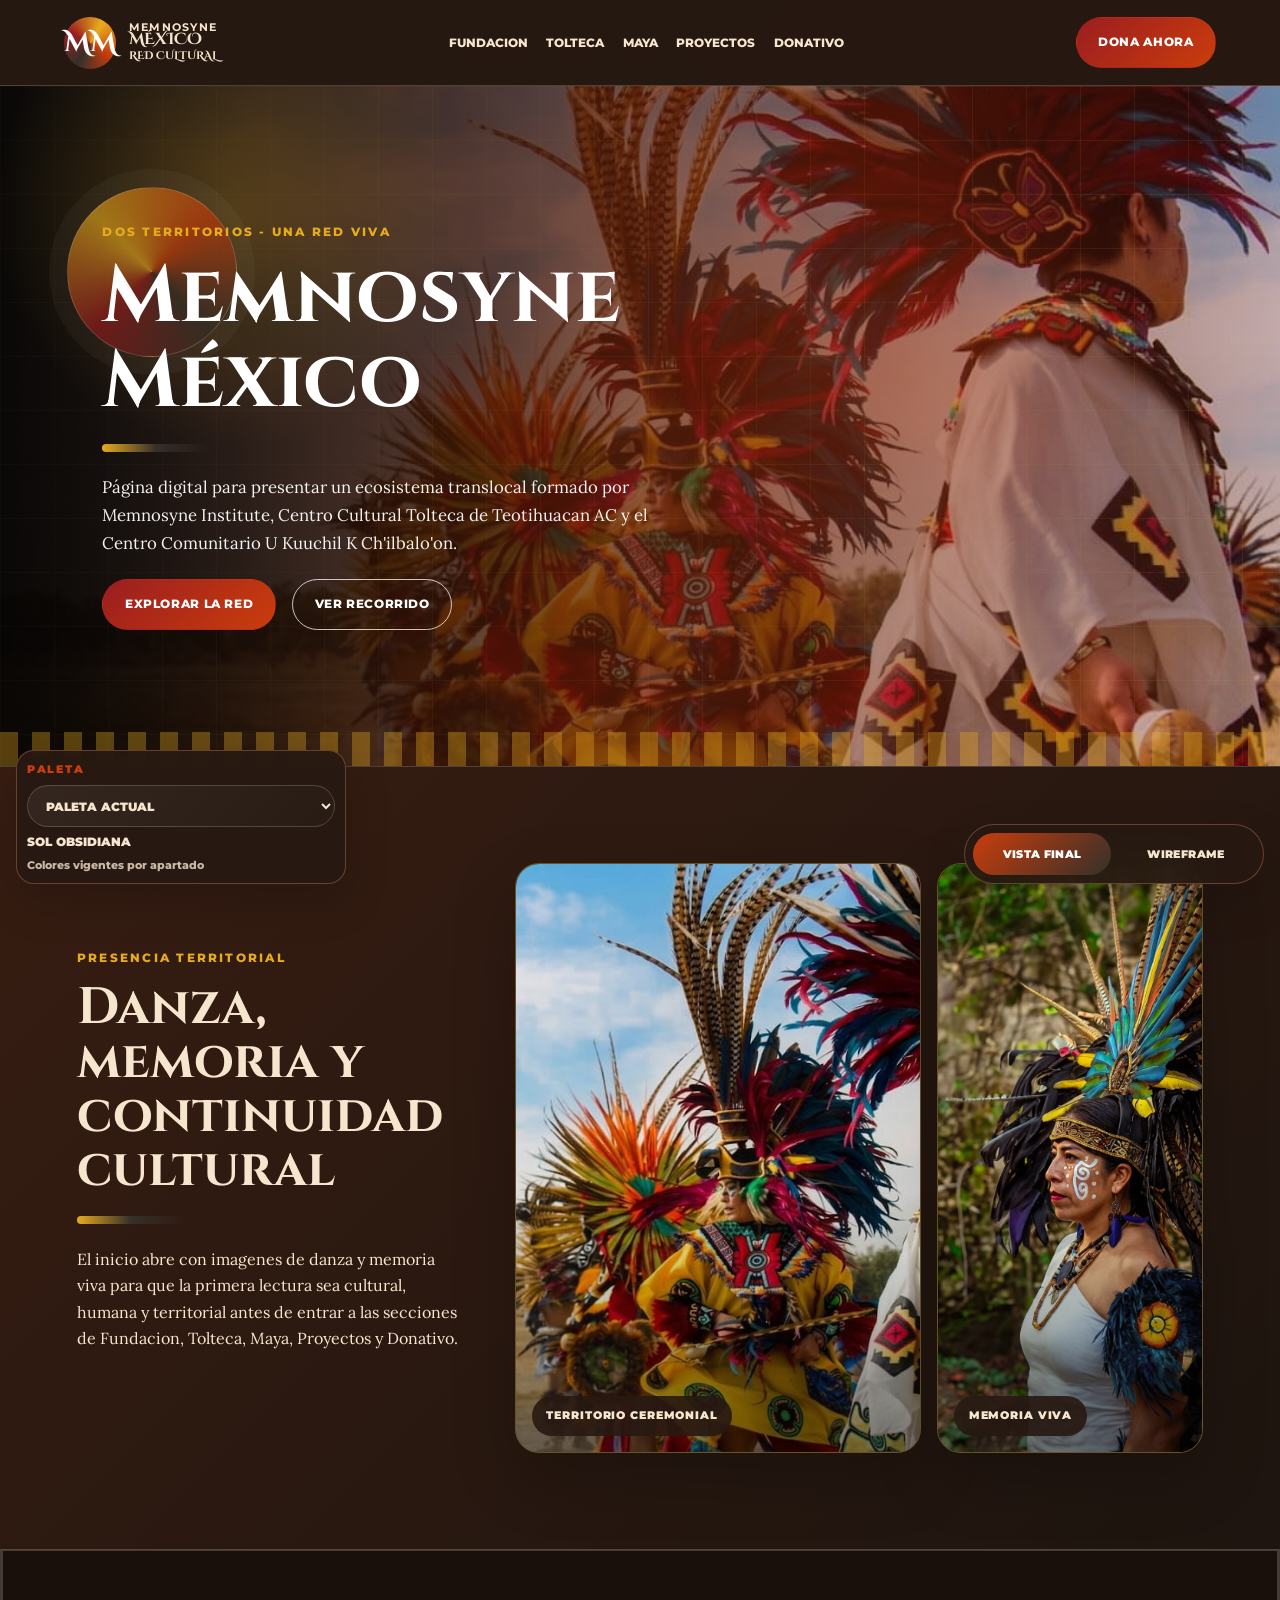
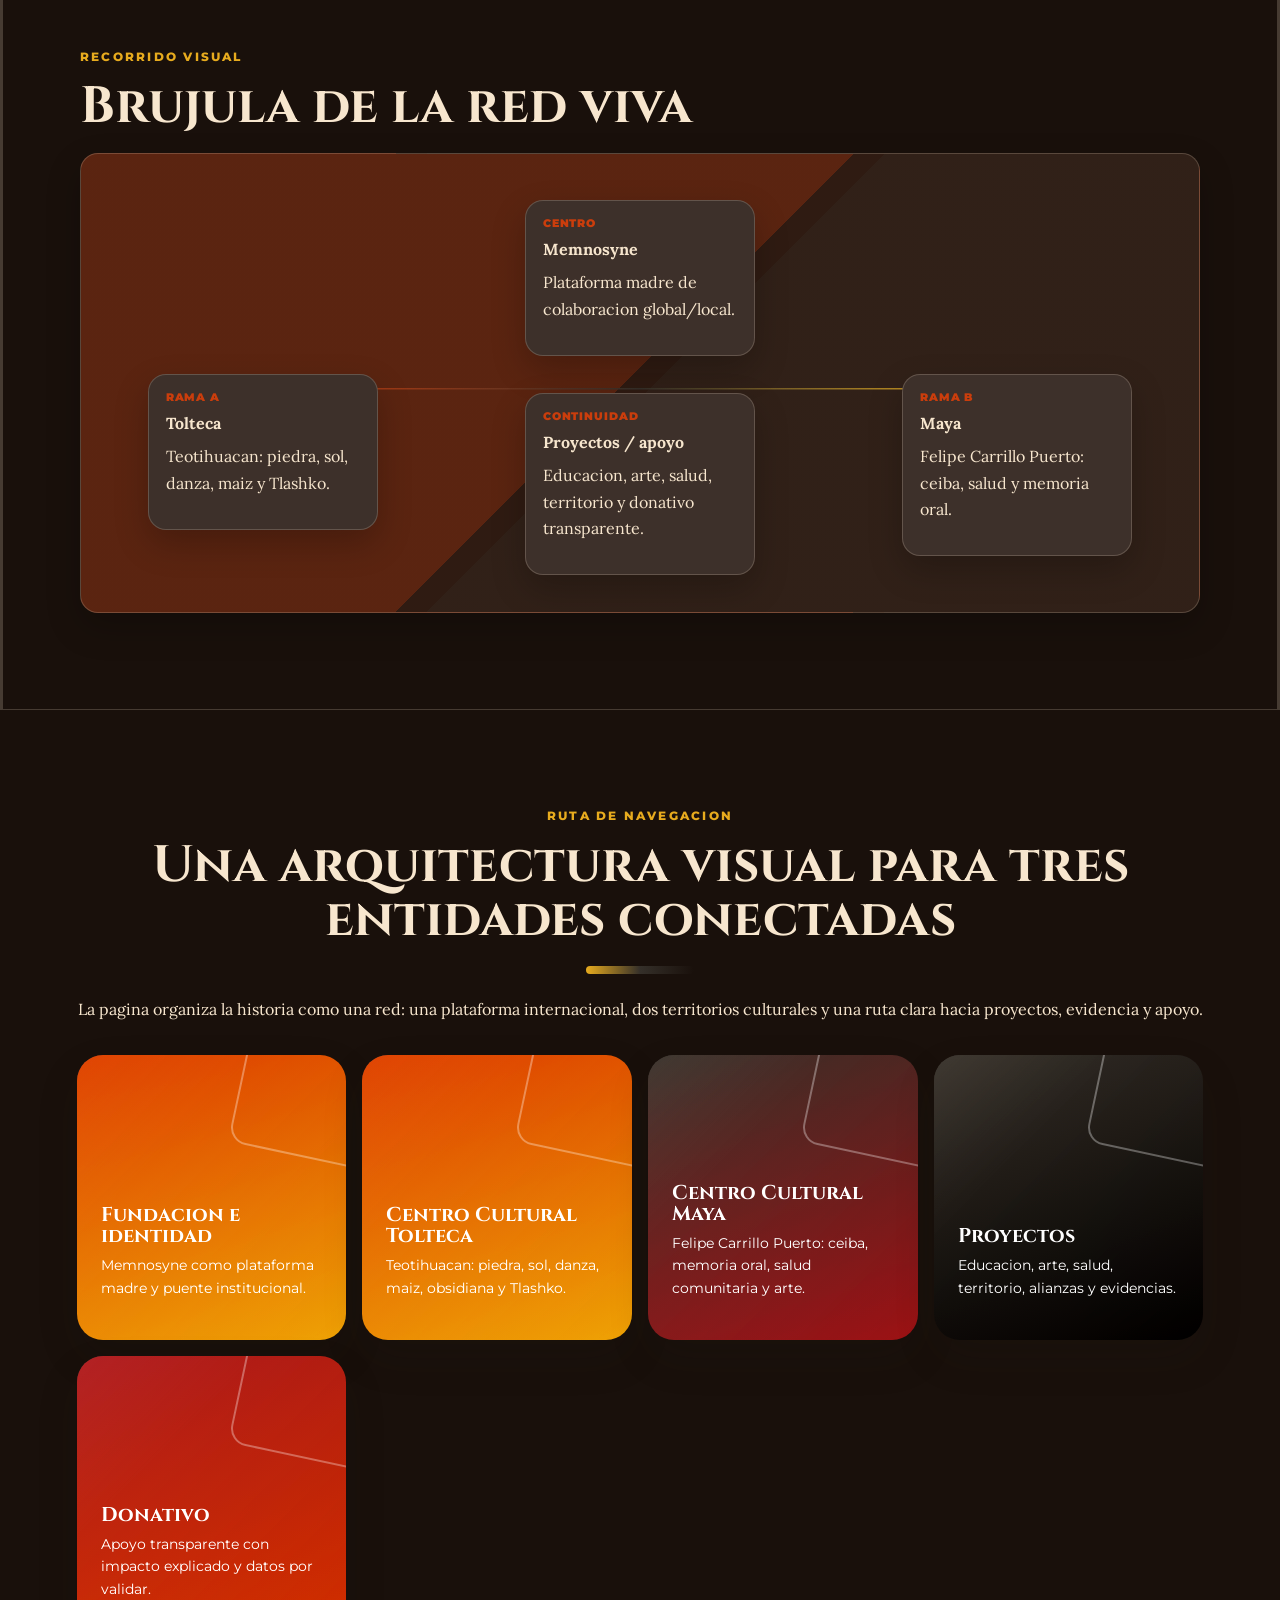
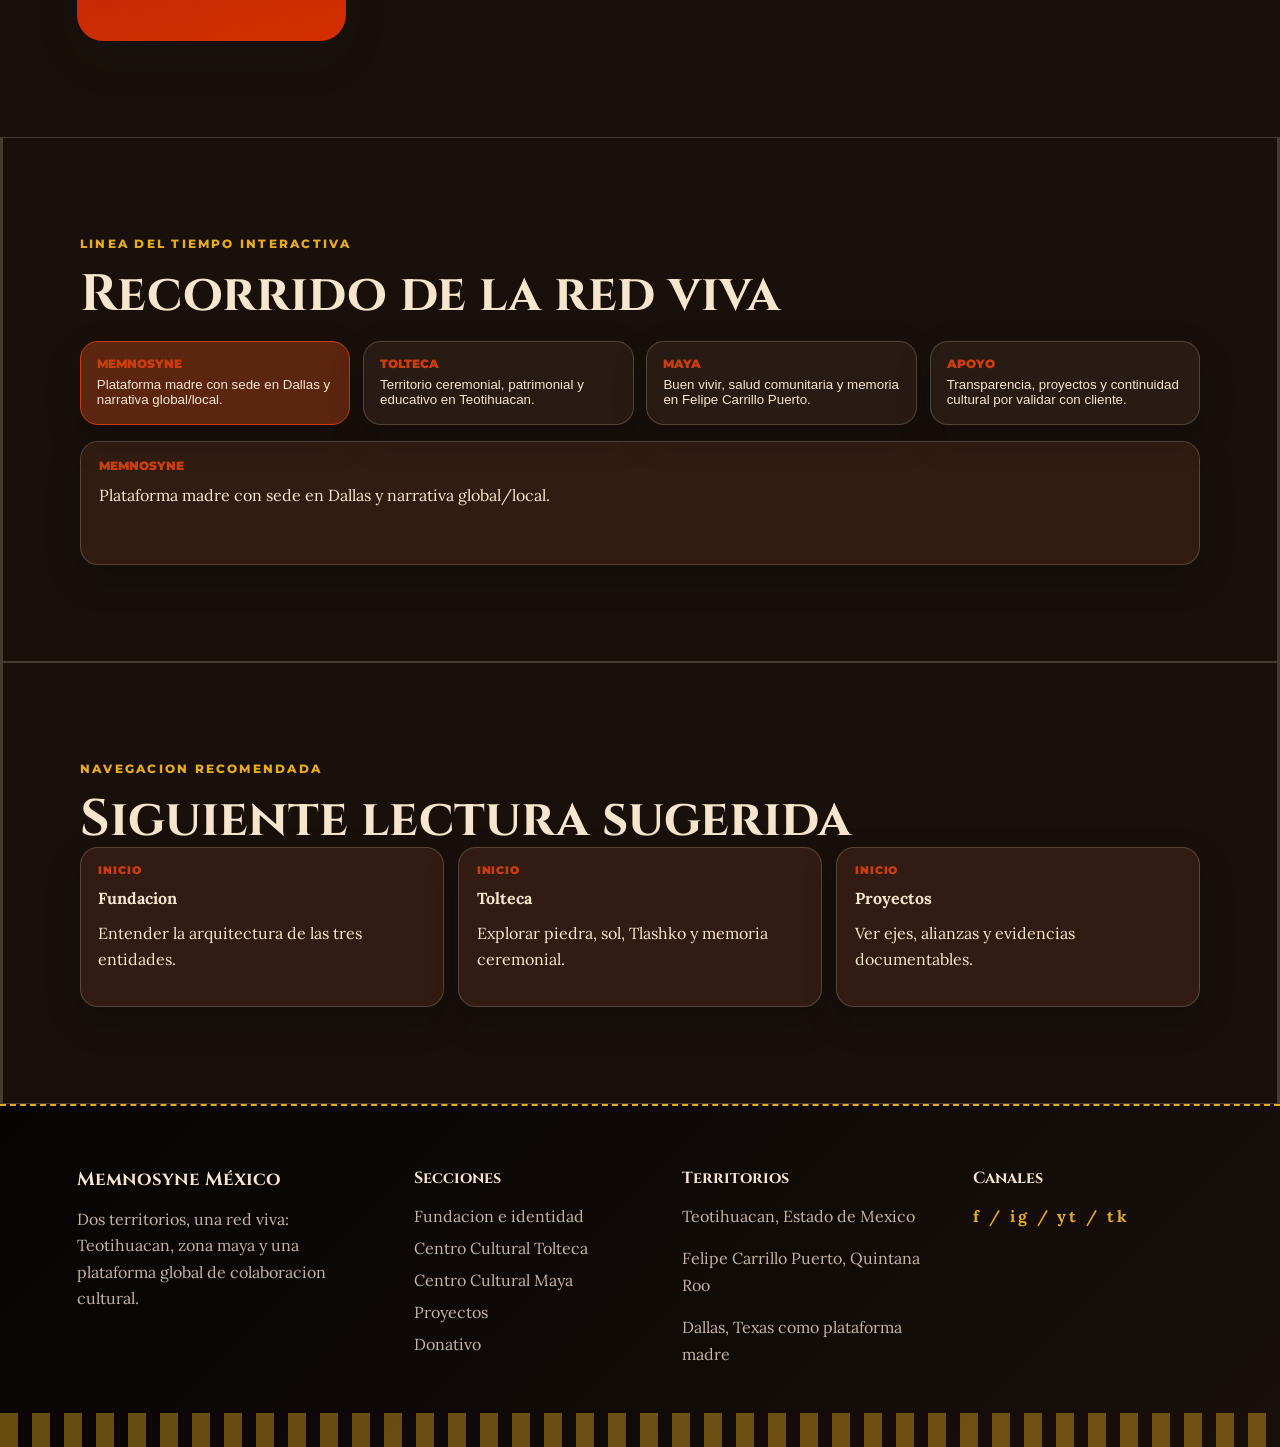
==== commit 20862844: "Add section palette selector v1.2.14" ====
--- a/index.html
+++ b/index.html
@@ -1,6 +1,6 @@
 <!DOCTYPE html><html lang="es"><head><meta charset="UTF-8"><meta name="viewport" content="width=device-width, initial-scale=1.0"><title>Inicio | Memnosyne M&eacute;xico</title><link rel="preconnect" href="https://fonts.googleapis.com">
 <link rel="preconnect" href="https://fonts.gstatic.com" crossorigin>
-<link href="https://fonts.googleapis.com/css2?family=Cinzel:wght@500;600;700&family=Cinzel+Decorative:wght@700&family=Cormorant+Garamond:wght@500;600;700&family=EB+Garamond:wght@500;600;700&family=Lora:wght@400;500;600;700&family=Montserrat:wght@300;500;600;700;800&family=Poppins:wght@400;500;600;700;800&display=swap" rel="stylesheet"><link rel="stylesheet" href="styles.css?v=1.2.12"><link rel="stylesheet" href="section-creativity.css?v=1.2.12"><link rel="stylesheet" href="wireframe.css?v=1.2.12"><link rel="stylesheet" href="content-lab.css?v=1.2.12"><link rel="stylesheet" href="animations.css?v=1.2.12"></head><body class=""><header class="navbar">
+<link href="https://fonts.googleapis.com/css2?family=Cinzel:wght@500;600;700&family=Cinzel+Decorative:wght@700&family=Cormorant+Garamond:wght@500;600;700&family=EB+Garamond:wght@500;600;700&family=Lora:wght@400;500;600;700&family=Montserrat:wght@300;500;600;700;800&family=Poppins:wght@400;500;600;700;800&display=swap" rel="stylesheet"><link rel="stylesheet" href="styles.css?v=1.2.14"><link rel="stylesheet" href="section-creativity.css?v=1.2.14"><link rel="stylesheet" href="wireframe.css?v=1.2.14"><link rel="stylesheet" href="content-lab.css?v=1.2.14"><link rel="stylesheet" href="animations.css?v=1.2.14"></head><body class=""><header class="navbar">
 <a class="brand" href="index.html"><span class="brand-symbol">MM</span><span><small>Memnosyne</small>M&eacute;xico<br><em>red cultural</em></span></a>
 <nav>
 <a href="fundacion-identidad.html">Fundacion</a>
@@ -15,7 +15,7 @@
 <div><h4>Secciones</h4><a href="fundacion-identidad.html">Fundacion e identidad</a><a href="centro-tolteca.html">Centro Cultural Tolteca</a><a href="centro-maya.html">Centro Cultural Maya</a><a href="proyectos.html">Proyectos</a><a href="donativo.html">Donativo</a></div>
 <div><h4>Territorios</h4><p>Teotihuacan, Estado de Mexico</p><p>Felipe Carrillo Puerto, Quintana Roo</p><p>Dallas, Texas como plataforma madre</p></div>
 <div><h4>Siguenos</h4><p class="socials">f / ig / yt / tk</p></div>
-</footer><script src="palette.js?v=1.2.12" defer></script><script src="wireframe.js?v=1.2.12" defer></script><script src="version.js?v=1.2.12" defer></script><script src="interactions.js?v=1.2.12" defer></script></body></html>
+</footer><script src="palette.js?v=1.2.14" defer></script><script src="wireframe.js?v=1.2.14" defer></script><script src="version.js?v=1.2.14" defer></script><script src="interactions.js?v=1.2.14" defer></script></body></html>
 
 
 
--- a/animations.css
+++ b/animations.css
@@ -1001,6 +1001,59 @@
 .view-mode-option.is-active {
   background: linear-gradient(135deg, var(--accent), var(--accent2));
   color: var(--blanco);
+}
+
+.palette-system-control {
+  position: fixed;
+  left: 16px;
+  bottom: 16px;
+  z-index: 160;
+  display: grid;
+  gap: 6px;
+  width: min(330px, calc(100vw - 24px));
+  padding: 10px;
+  border: 1px solid color-mix(in srgb, var(--line) 82%, var(--accent));
+  border-radius: 18px;
+  background: color-mix(in srgb, var(--hueso) 94%, transparent);
+  box-shadow: 0 18px 44px color-mix(in srgb, var(--shadow) 78%, transparent);
+  backdrop-filter: blur(16px);
+  color: var(--cafe);
+  font-family: "Montserrat", "Poppins", sans-serif;
+}
+
+.palette-system-control label {
+  color: var(--accent);
+  font-size: 0.68rem;
+  font-weight: 900;
+  letter-spacing: 0.16em;
+  text-transform: uppercase;
+}
+
+.palette-system-select {
+  width: 100%;
+  min-height: 42px;
+  border: 1px solid var(--line);
+  border-radius: 999px;
+  padding: 0 2.4rem 0 0.9rem;
+  background:
+    linear-gradient(135deg, color-mix(in srgb, var(--hueso) 94%, white), color-mix(in srgb, var(--accent2) 10%, var(--hueso))),
+    var(--hueso);
+  color: var(--cafe);
+  font: 900 0.78rem/1.2 "Montserrat", "Poppins", sans-serif;
+  text-transform: uppercase;
+}
+
+.palette-system-current {
+  font-size: 0.72rem;
+  font-weight: 900;
+  text-transform: uppercase;
+}
+
+.palette-system-note {
+  color: color-mix(in srgb, var(--cafe) 78%, transparent);
+  font-size: 0.68rem;
+  font-weight: 800;
+  line-height: 1.35;
 }
 
 body.final-view-mode .wireframe-lab {
@@ -1207,6 +1260,13 @@
     left: 10px;
     right: 10px;
     bottom: 10px;
+    width: auto;
+  }
+
+  .palette-system-control {
+    left: 10px;
+    right: 10px;
+    bottom: 66px;
     width: auto;
   }
 
